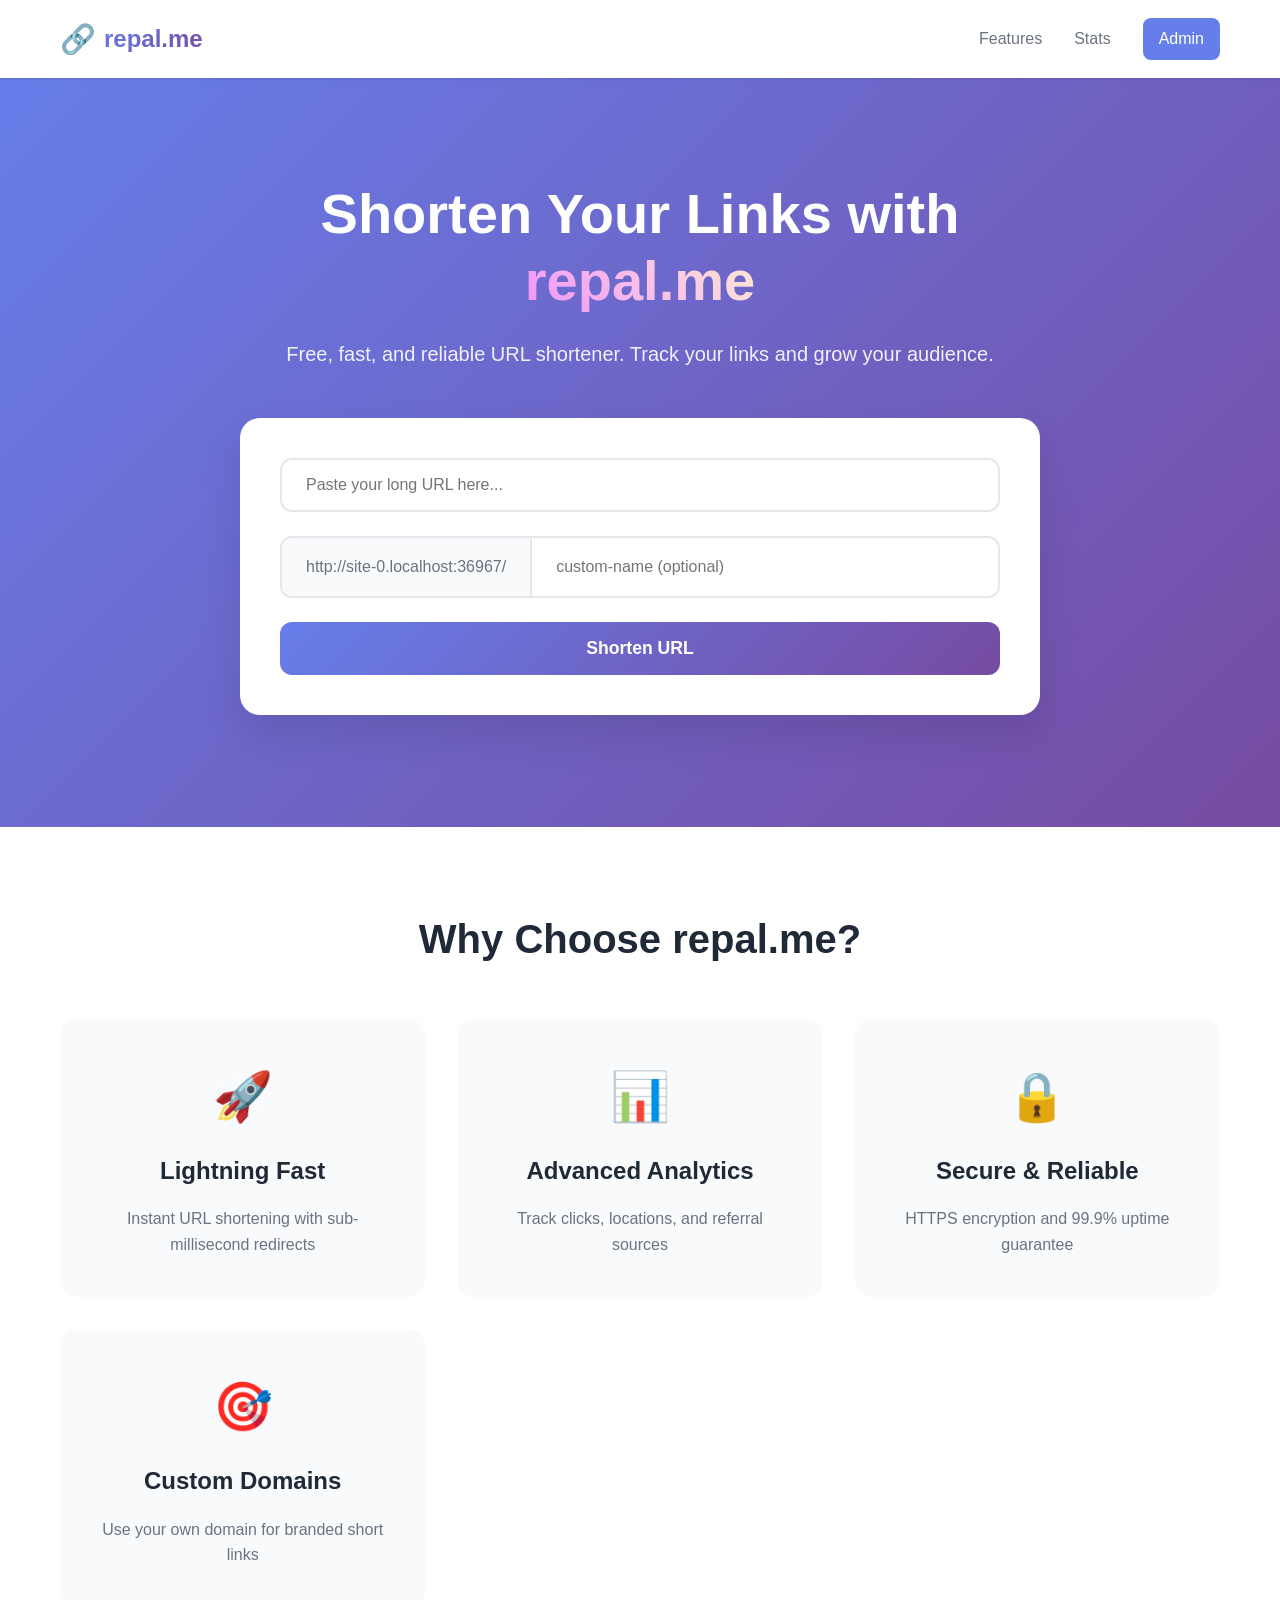
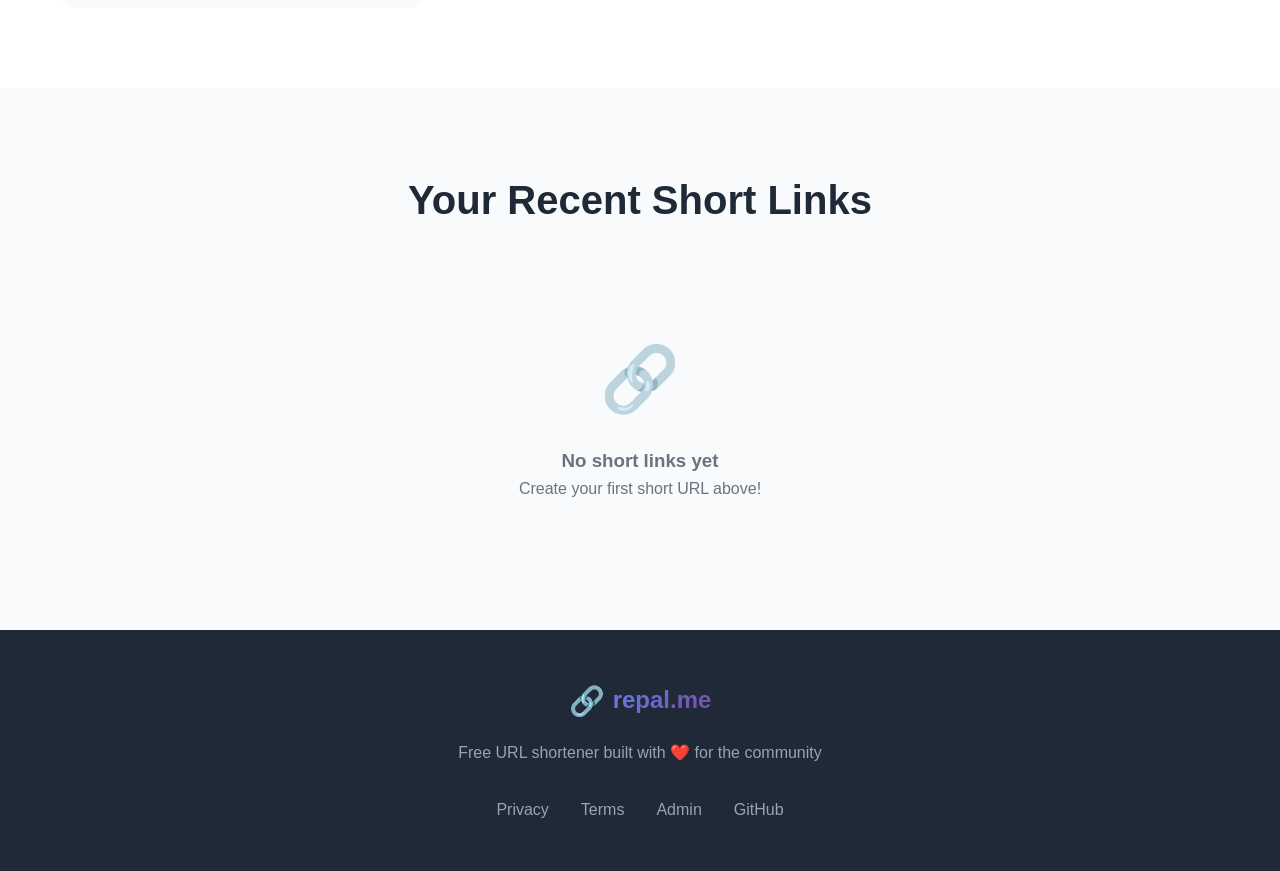
==== index.html @ 9aef393a "Add files via upload" ====
<!DOCTYPE html>
<html lang="id">
<head>
    <meta charset="UTF-8">
    <meta name="viewport" content="width=device-width, initial-scale=1.0">
    <title>repal.me - Free URL Shortener</title>
    <link rel="stylesheet" href="assets/style.css">
    <link rel="icon" href="data:image/svg+xml,<svg xmlns='http://www.w3.org/2000/svg' viewBox='0 0 100 100'><text y='.9em' font-size='90'>🔗</text></svg>">
</head>
<body>
    <!-- Navigation -->
    <nav class="navbar">
        <div class="nav-container">
            <div class="nav-brand">
                <span class="logo">🔗</span>
                <span class="brand-text">repal.me</span>
            </div>
            <div class="nav-links">
                <a href="#features">Features</a>
                <a href="#stats">Stats</a>
                <a href="admin.html" class="admin-btn">Admin</a>
            </div>
        </div>
    </nav>

    <!-- Hero Section -->
    <section class="hero">
        <div class="container">
            <div class="hero-content">
                <h1 class="hero-title">Shorten Your Links with <span class="gradient-text">repal.me</span></h1>
                <p class="hero-subtitle">Free, fast, and reliable URL shortener. Track your links and grow your audience.</p>
                
                <!-- URL Shortener Form -->
                <div class="shortener-card">
                    <div class="input-group">
                        <input type="url" id="original-url" placeholder="Paste your long URL here..." required>
                    </div>
                    <div class="input-group">
                        <div class="custom-domain">
                            <span class="domain-prefix" id="domain-prefix">repal.me/</span>
                            <input type="text" id="custom-slug" placeholder="custom-name (optional)" maxlength="50">
                        </div>
                    </div>
                    <button id="shorten-btn" class="btn-primary">
                        <span class="btn-text">Shorten URL</span>
                        <span class="btn-loading" style="display: none;">⏳ Creating...</span>
                    </button>
                </div>

                <!-- Result Section -->
                <div class="result-card" id="result-section" style="display: none;">
                    <div class="success-message">
                        <span>✅</span>
                        <span>Your short URL is ready!</span>
                    </div>
                    <div class="short-url-display">
                        <input type="text" id="short-url" readonly>
                        <button id="copy-btn" class="btn-copy">Copy</button>
                    </div>
                    <div class="result-stats">
                        <div class="stat">
                            <span class="stat-label">Clicks:</span>
                            <span class="stat-value" id="click-count">0</span>
                        </div>
                        <div class="stat">
                            <span class="stat-label">Created:</span>
                            <span class="stat-value" id="created-date">Just now</span>
                        </div>
                    </div>
                </div>
            </div>
        </div>
    </section>

    <!-- Features Section -->
    <section id="features" class="features">
        <div class="container">
            <h2 class="section-title">Why Choose repal.me?</h2>
            <div class="features-grid">
                <div class="feature-card">
                    <div class="feature-icon">🚀</div>
                    <h3>Lightning Fast</h3>
                    <p>Instant URL shortening with sub-millisecond redirects</p>
                </div>
                <div class="feature-card">
                    <div class="feature-icon">📊</div>
                    <h3>Advanced Analytics</h3>
                    <p>Track clicks, locations, and referral sources</p>
                </div>
                <div class="feature-card">
                    <div class="feature-icon">🔒</div>
                    <h3>Secure & Reliable</h3>
                    <p>HTTPS encryption and 99.9% uptime guarantee</p>
                </div>
                <div class="feature-card">
                    <div class="feature-icon">🎯</div>
                    <h3>Custom Domains</h3>
                    <p>Use your own domain for branded short links</p>
                </div>
            </div>
        </div>
    </section>

    <!-- Recent Links Section -->
    <section class="recent-links">
        <div class="container">
            <h2 class="section-title">Your Recent Short Links</h2>
            <div id="links-container" class="links-container">
                <!-- Links will be loaded here -->
            </div>
        </div>
    </section>

    <!-- Footer -->
    <footer class="footer">
        <div class="container">
            <div class="footer-content">
                <div class="footer-brand">
                    <span class="logo">🔗</span>
                    <span class="brand-text">repal.me</span>
                </div>
                <p class="footer-text">Free URL shortener built with ❤️ for the community</p>
                <div class="footer-links">
                    <a href="#privacy">Privacy</a>
                    <a href="#terms">Terms</a>
                    <a href="admin.html">Admin</a>
                    <a href="https://github.com/yourusername/repal.me" target="_blank">GitHub</a>
                </div>
            </div>
        </div>
    </footer>

    <!-- Scripts -->
    <script src="assets/script.js"></script>
</body>
</html>
---- assets/style.css ----
/* Reset & Base Styles */
* {
    margin: 0;
    padding: 0;
    box-sizing: border-box;
}

:root {
    --primary: #667eea;
    --primary-dark: #5a6fd8;
    --secondary: #764ba2;
    --accent: #f093fb;
    --success: #10b981;
    --danger: #ef4444;
    --warning: #f59e0b;
    --dark: #1f2937;
    --light: #f8fafc;
    --gray: #6b7280;
    --border: #e5e7eb;
}

body {
    font-family: 'Inter', -apple-system, BlinkMacSystemFont, sans-serif;
    line-height: 1.6;
    color: var(--dark);
    background: var(--light);
}

.container {
    max-width: 1200px;
    margin: 0 auto;
    padding: 0 20px;
}

/* Navigation */
.navbar {
    background: white;
    box-shadow: 0 1px 3px rgba(0,0,0,0.1);
    position: fixed;
    top: 0;
    width: 100%;
    z-index: 1000;
}

.nav-container {
    max-width: 1200px;
    margin: 0 auto;
    padding: 1rem 20px;
    display: flex;
    justify-content: space-between;
    align-items: center;
}

.nav-brand {
    display: flex;
    align-items: center;
    gap: 0.5rem;
    font-weight: 700;
    font-size: 1.5rem;
}

.logo {
    font-size: 1.8rem;
}

.brand-text {
    background: linear-gradient(135deg, var(--primary), var(--secondary));
    -webkit-background-clip: text;
    -webkit-text-fill-color: transparent;
}

.nav-links {
    display: flex;
    gap: 2rem;
    align-items: center;
}

.nav-links a {
    text-decoration: none;
    color: var(--gray);
    font-weight: 500;
    transition: color 0.3s;
}

.nav-links a:hover {
    color: var(--primary);
}

.admin-btn {
    background: var(--primary);
    color: white !important;
    padding: 0.5rem 1rem;
    border-radius: 8px;
    transition: background 0.3s;
}

.admin-btn:hover {
    background: var(--primary-dark);
}

/* Hero Section */
.hero {
    background: linear-gradient(135deg, var(--primary) 0%, var(--secondary) 100%);
    color: white;
    padding: 120px 0 80px;
    margin-top: 60px;
}

.hero-content {
    text-align: center;
    max-width: 800px;
    margin: 0 auto;
}

.hero-title {
    font-size: 3.5rem;
    font-weight: 800;
    margin-bottom: 1.5rem;
    line-height: 1.2;
}

.gradient-text {
    background: linear-gradient(45deg, var(--accent), #ffecd2);
    -webkit-background-clip: text;
    -webkit-text-fill-color: transparent;
}

.hero-subtitle {
    font-size: 1.25rem;
    margin-bottom: 3rem;
    opacity: 0.9;
}

/* Shortener Card */
.shortener-card {
    background: white;
    padding: 2.5rem;
    border-radius: 20px;
    box-shadow: 0 20px 40px rgba(0,0,0,0.1);
    margin-bottom: 2rem;
}

.input-group {
    margin-bottom: 1.5rem;
}

.input-group input {
    width: 100%;
    padding: 1rem 1.5rem;
    border: 2px solid var(--border);
    border-radius: 12px;
    font-size: 1rem;
    transition: border-color 0.3s;
}

.input-group input:focus {
    outline: none;
    border-color: var(--primary);
}

.custom-domain {
    display: flex;
    align-items: center;
    background: white;
    border: 2px solid var(--border);
    border-radius: 12px;
    overflow: hidden;
}

.domain-prefix {
    padding: 1rem 1.5rem;
    background: var(--light);
    color: var(--gray);
    font-weight: 500;
    border-right: 2px solid var(--border);
}

.custom-domain input {
    border: none;
    flex: 1;
}

.btn-primary {
    background: linear-gradient(135deg, var(--primary), var(--secondary));
    color: white;
    border: none;
    padding: 1rem 2rem;
    border-radius: 12px;
    font-size: 1.1rem;
    font-weight: 600;
    cursor: pointer;
    transition: transform 0.3s, box-shadow 0.3s;
    width: 100%;
}

.btn-primary:hover {
    transform: translateY(-2px);
    box-shadow: 0 10px 20px rgba(0,0,0,0.2);
}

/* Result Card */
.result-card {
    background: white;
    padding: 2rem;
    border-radius: 16px;
    box-shadow: 0 10px 30px rgba(0,0,0,0.1);
    border: 2px solid var(--success);
}

.success-message {
    display: flex;
    align-items: center;
    gap: 0.5rem;
    font-weight: 600;
    color: var(--success);
    margin-bottom: 1.5rem;
}

.short-url-display {
    display: flex;
    gap: 1rem;
    margin-bottom: 1.5rem;
}

.short-url-display input {
    flex: 1;
    padding: 1rem;
    border: 2px solid var(--border);
    border-radius: 8px;
    font-size: 1.1rem;
    font-weight: 600;
    color: var(--primary);
    background: var(--light);
}

.btn-copy {
    background: var(--success);
    color: white;
    border: none;
    padding: 1rem 1.5rem;
    border-radius: 8px;
    font-weight: 600;
    cursor: pointer;
    transition: background 0.3s;
}

.btn-copy:hover {
    background: #0da271;
}

.result-stats {
    display: flex;
    gap: 2rem;
}

.stat {
    display: flex;
    align-items: center;
    gap: 0.5rem;
}

.stat-label {
    color: var(--gray);
}

.stat-value {
    font-weight: 600;
    color: var(--dark);
}

/* Features Section */
.features {
    padding: 80px 0;
    background: white;
}

.section-title {
    text-align: center;
    font-size: 2.5rem;
    font-weight: 700;
    margin-bottom: 3rem;
    color: var(--dark);
}

.features-grid {
    display: grid;
    grid-template-columns: repeat(auto-fit, minmax(280px, 1fr));
    gap: 2rem;
}

.feature-card {
    text-align: center;
    padding: 2.5rem 2rem;
    border-radius: 16px;
    background: var(--light);
    transition: transform 0.3s;
}

.feature-card:hover {
    transform: translateY(-5px);
}

.feature-icon {
    font-size: 3rem;
    margin-bottom: 1rem;
}

.feature-card h3 {
    font-size: 1.5rem;
    margin-bottom: 1rem;
    color: var(--dark);
}

.feature-card p {
    color: var(--gray);
    line-height: 1.6;
}

/* Recent Links */
.recent-links {
    padding: 80px 0;
    background: var(--light);
}

.links-container {
    display: grid;
    gap: 1rem;
}

.link-item {
    background: white;
    padding: 1.5rem;
    border-radius: 12px;
    box-shadow: 0 2px 10px rgba(0,0,0,0.05);
    display: flex;
    justify-content: space-between;
    align-items: center;
    transition: transform 0.3s;
}

.link-item:hover {
    transform: translateY(-2px);
}

.link-info {
    flex: 1;
}

.short-link {
    font-weight: 600;
    color: var(--primary);
    margin-bottom: 0.5rem;
    font-size: 1.1rem;
}

.original-link {
    color: var(--gray);
    font-size: 0.9rem;
    margin-bottom: 0.5rem;
}

.link-stats {
    display: flex;
    gap: 1rem;
    font-size: 0.8rem;
    color: var(--gray);
}

.link-actions {
    display: flex;
    gap: 0.5rem;
}

.btn-sm {
    padding: 0.5rem 1rem;
    border: none;
    border-radius: 6px;
    font-size: 0.9rem;
    cursor: pointer;
    transition: background 0.3s;
}

.btn-outline {
    background: transparent;
    border: 1px solid var(--border);
    color: var(--gray);
}

.btn-outline:hover {
    background: var(--light);
}

.btn-danger {
    background: var(--danger);
    color: white;
}

.btn-danger:hover {
    background: #dc2626;
}

/* Footer */
.footer {
    background: var(--dark);
    color: white;
    padding: 3rem 0;
    text-align: center;
}

.footer-brand {
    display: flex;
    align-items: center;
    justify-content: center;
    gap: 0.5rem;
    margin-bottom: 1rem;
    font-size: 1.5rem;
    font-weight: 700;
}

.footer-text {
    color: #9ca3af;
    margin-bottom: 2rem;
}

.footer-links {
    display: flex;
    justify-content: center;
    gap: 2rem;
}

.footer-links a {
    color: #9ca3af;
    text-decoration: none;
    transition: color 0.3s;
}

.footer-links a:hover {
    color: white;
}

/* Responsive Design */
@media (max-width: 768px) {
    .hero-title {
        font-size: 2.5rem;
    }
    
    .shortener-card {
        padding: 1.5rem;
    }
    
    .short-url-display {
        flex-direction: column;
    }
    
    .result-stats {
        flex-direction: column;
        gap: 1rem;
    }
    
    .link-item {
        flex-direction: column;
        align-items: flex-start;
        gap: 1rem;
    }
    
    .link-actions {
        width: 100%;
        justify-content: flex-end;
    }
    
    .nav-links {
        display: none;
    }
}

/* Loading States */
.loading {
    opacity: 0.7;
    pointer-events: none;
}

/* Empty State */
.empty-state {
    text-align: center;
    padding: 3rem;
    color: var(--gray);
}

.empty-state .icon {
    font-size: 4rem;
    margin-bottom: 1rem;
    opacity: 0.5;
}
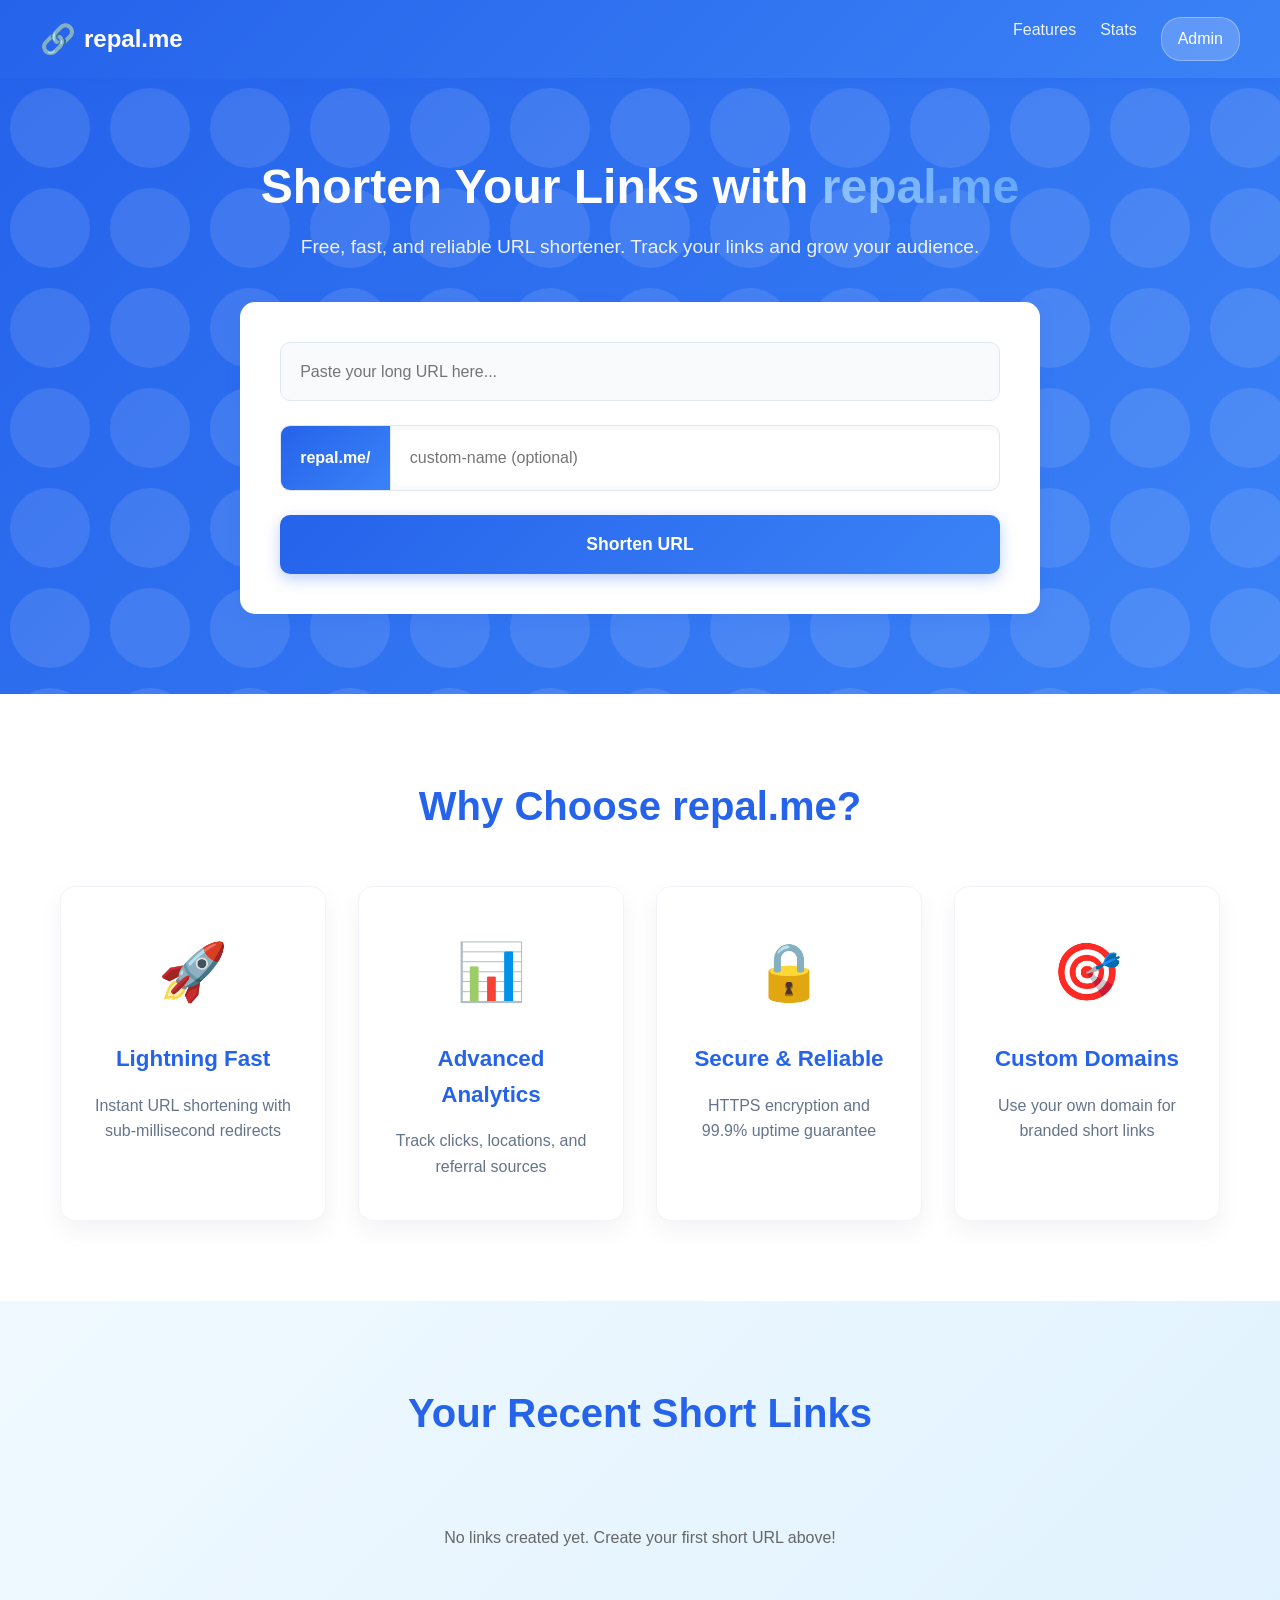
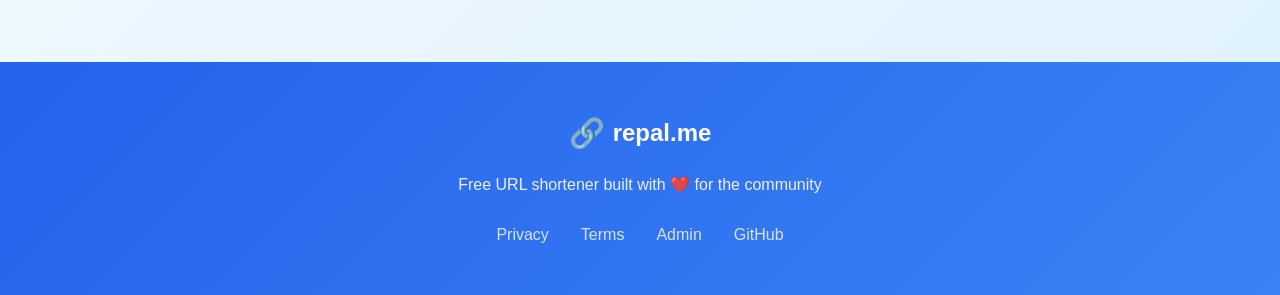
==== commit 241c81f4: "Create index.html" ====
--- a/index.html
+++ b/index.html
@@ -1,136 +1,899 @@
-<!DOCTYPE html>
-<html lang="id">
-<head>
-    <meta charset="UTF-8">
-    <meta name="viewport" content="width=device-width, initial-scale=1.0">
-    <title>repal.me - Free URL Shortener</title>
-    <link rel="stylesheet" href="assets/style.css">
-    <link rel="icon" href="data:image/svg+xml,<svg xmlns='http://www.w3.org/2000/svg' viewBox='0 0 100 100'><text y='.9em' font-size='90'>🔗</text></svg>">
-</head>
-<body>
-    <!-- Navigation -->
-    <nav class="navbar">
-        <div class="nav-container">
-            <div class="nav-brand">
-                <span class="logo">🔗</span>
-                <span class="brand-text">repal.me</span>
-            </div>
-            <div class="nav-links">
-                <a href="#features">Features</a>
-                <a href="#stats">Stats</a>
-                <a href="admin.html" class="admin-btn">Admin</a>
-            </div>
-        </div>
-    </nav>
-
-    <!-- Hero Section -->
-    <section class="hero">
-        <div class="container">
-            <div class="hero-content">
-                <h1 class="hero-title">Shorten Your Links with <span class="gradient-text">repal.me</span></h1>
-                <p class="hero-subtitle">Free, fast, and reliable URL shortener. Track your links and grow your audience.</p>
-                
-                <!-- URL Shortener Form -->
-                <div class="shortener-card">
-                    <div class="input-group">
-                        <input type="url" id="original-url" placeholder="Paste your long URL here..." required>
-                    </div>
-                    <div class="input-group">
-                        <div class="custom-domain">
-                            <span class="domain-prefix" id="domain-prefix">repal.me/</span>
-                            <input type="text" id="custom-slug" placeholder="custom-name (optional)" maxlength="50">
-                        </div>
-                    </div>
-                    <button id="shorten-btn" class="btn-primary">
-                        <span class="btn-text">Shorten URL</span>
-                        <span class="btn-loading" style="display: none;">⏳ Creating...</span>
-                    </button>
-                </div>
-
-                <!-- Result Section -->
-                <div class="result-card" id="result-section" style="display: none;">
-                    <div class="success-message">
-                        <span>✅</span>
-                        <span>Your short URL is ready!</span>
-                    </div>
-                    <div class="short-url-display">
-                        <input type="text" id="short-url" readonly>
-                        <button id="copy-btn" class="btn-copy">Copy</button>
-                    </div>
-                    <div class="result-stats">
-                        <div class="stat">
-                            <span class="stat-label">Clicks:</span>
-                            <span class="stat-value" id="click-count">0</span>
-                        </div>
-                        <div class="stat">
-                            <span class="stat-label">Created:</span>
-                            <span class="stat-value" id="created-date">Just now</span>
-                        </div>
-                    </div>
-                </div>
-            </div>
-        </div>
-    </section>
-
-    <!-- Features Section -->
-    <section id="features" class="features">
-        <div class="container">
-            <h2 class="section-title">Why Choose repal.me?</h2>
-            <div class="features-grid">
-                <div class="feature-card">
-                    <div class="feature-icon">🚀</div>
-                    <h3>Lightning Fast</h3>
-                    <p>Instant URL shortening with sub-millisecond redirects</p>
-                </div>
-                <div class="feature-card">
-                    <div class="feature-icon">📊</div>
-                    <h3>Advanced Analytics</h3>
-                    <p>Track clicks, locations, and referral sources</p>
-                </div>
-                <div class="feature-card">
-                    <div class="feature-icon">🔒</div>
-                    <h3>Secure & Reliable</h3>
-                    <p>HTTPS encryption and 99.9% uptime guarantee</p>
-                </div>
-                <div class="feature-card">
-                    <div class="feature-icon">🎯</div>
-                    <h3>Custom Domains</h3>
-                    <p>Use your own domain for branded short links</p>
-                </div>
-            </div>
-        </div>
-    </section>
-
-    <!-- Recent Links Section -->
-    <section class="recent-links">
-        <div class="container">
-            <h2 class="section-title">Your Recent Short Links</h2>
-            <div id="links-container" class="links-container">
-                <!-- Links will be loaded here -->
-            </div>
-        </div>
-    </section>
-
-    <!-- Footer -->
-    <footer class="footer">
-        <div class="container">
-            <div class="footer-content">
-                <div class="footer-brand">
-                    <span class="logo">🔗</span>
-                    <span class="brand-text">repal.me</span>
-                </div>
-                <p class="footer-text">Free URL shortener built with ❤️ for the community</p>
-                <div class="footer-links">
-                    <a href="#privacy">Privacy</a>
-                    <a href="#terms">Terms</a>
-                    <a href="admin.html">Admin</a>
-                    <a href="https://github.com/yourusername/repal.me" target="_blank">GitHub</a>
-                </div>
-            </div>
-        </div>
-    </footer>
-
-    <!-- Scripts -->
-    <script src="assets/script.js"></script>
-</body>
-</html>+<!DOCTYPE html>
+<html lang="id">
+<head>
+    <meta charset="UTF-8">
+    <meta name="viewport" content="width=device-width, initial-scale=1.0">
+    <title>repal.me - Free URL Shortener</title>
+    <style>
+        * {
+            margin: 0;
+            padding: 0;
+            box-sizing: border-box;
+        }
+
+        :root {
+            --primary-color: #2563eb;
+            --primary-dark: #1d4ed8;
+            --primary-light: #3b82f6;
+            --secondary-color: #f0f9ff;
+            --text-color: #1e293b;
+            --text-light: #64748b;
+            --white: #ffffff;
+            --shadow: 0 5px 15px rgba(37, 99, 235, 0.15);
+        }
+
+        body {
+            font-family: 'Segoe UI', Tahoma, Geneva, Verdana, sans-serif;
+            line-height: 1.6;
+            color: var(--text-color);
+            background: linear-gradient(135deg, #f0f9ff 0%, #e0f2fe 100%);
+            min-height: 100vh;
+        }
+
+        .container {
+            max-width: 1200px;
+            margin: 0 auto;
+            padding: 0 20px;
+        }
+
+        /* Navigation */
+        .navbar {
+            background: linear-gradient(135deg, var(--primary-color) 0%, var(--primary-light) 100%);
+            box-shadow: 0 2px 15px rgba(37, 99, 235, 0.3);
+            position: sticky;
+            top: 0;
+            z-index: 100;
+        }
+
+        .nav-container {
+            display: flex;
+            justify-content: space-between;
+            align-items: center;
+            padding: 1rem 0;
+        }
+
+        .nav-brand {
+            display: flex;
+            align-items: center;
+            font-weight: bold;
+            font-size: 1.5rem;
+        }
+
+        .logo {
+            font-size: 1.8rem;
+            margin-right: 0.5rem;
+        }
+
+        .brand-text {
+            color: white;
+        }
+
+        .nav-links {
+            display: flex;
+            gap: 1.5rem;
+        }
+
+        .nav-links a {
+            text-decoration: none;
+            color: rgba(255, 255, 255, 0.9);
+            font-weight: 500;
+            transition: color 0.3s;
+        }
+
+        .nav-links a:hover {
+            color: white;
+        }
+
+        .admin-btn {
+            background-color: rgba(255, 255, 255, 0.2);
+            color: white !important;
+            padding: 0.5rem 1rem;
+            border-radius: 20px;
+            border: 1px solid rgba(255, 255, 255, 0.3);
+        }
+
+        /* Hero Section */
+        .hero {
+            padding: 5rem 0;
+            background: linear-gradient(135deg, var(--primary-color) 0%, var(--primary-light) 100%);
+            color: white;
+            text-align: center;
+            position: relative;
+            overflow: hidden;
+        }
+
+        .hero::before {
+            content: "";
+            position: absolute;
+            top: 0;
+            left: 0;
+            right: 0;
+            bottom: 0;
+            background: url('data:image/svg+xml,<svg xmlns="http://www.w3.org/2000/svg" viewBox="0 0 100 100" width="100" height="100" opacity="0.1"><circle cx="50" cy="50" r="40" fill="white"/></svg>') repeat;
+        }
+
+        .hero-content {
+            max-width: 800px;
+            margin: 0 auto;
+            position: relative;
+            z-index: 1;
+        }
+
+        .hero-title {
+            font-size: 3rem;
+            margin-bottom: 1rem;
+            line-height: 1.2;
+        }
+
+        .gradient-text {
+            background: linear-gradient(45deg, #93c5fd, #60a5fa);
+            -webkit-background-clip: text;
+            -webkit-text-fill-color: transparent;
+        }
+
+        .hero-subtitle {
+            font-size: 1.2rem;
+            margin-bottom: 2.5rem;
+            opacity: 0.9;
+        }
+
+        /* Shortener Card */
+        .shortener-card {
+            background: var(--white);
+            border-radius: 15px;
+            padding: 2.5rem;
+            box-shadow: var(--shadow);
+            margin-top: 2rem;
+            color: var(--text-color);
+            position: relative;
+            z-index: 1;
+        }
+
+        .input-group {
+            margin-bottom: 1.5rem;
+        }
+
+        .input-group input {
+            width: 100%;
+            padding: 1.2rem;
+            border: 1px solid #e2e8f0;
+            border-radius: 10px;
+            font-size: 1rem;
+            transition: all 0.3s;
+            background-color: #f8fafc;
+        }
+
+        .input-group input:focus {
+            outline: none;
+            border-color: var(--primary-light);
+            box-shadow: 0 0 0 3px rgba(59, 130, 246, 0.2);
+            background-color: var(--white);
+        }
+
+        .custom-domain {
+            display: flex;
+            align-items: center;
+            border: 1px solid #e2e8f0;
+            border-radius: 10px;
+            overflow: hidden;
+            background-color: #f8fafc;
+        }
+
+        .domain-prefix {
+            background: linear-gradient(135deg, var(--primary-color) 0%, var(--primary-light) 100%);
+            padding: 1.2rem;
+            border-right: 1px solid #e2e8f0;
+            color: var(--white);
+            font-weight: 600;
+        }
+
+        .custom-domain input {
+            border: none;
+            flex: 1;
+            background-color: var(--white);
+        }
+
+        .btn-primary {
+            background: linear-gradient(135deg, var(--primary-color) 0%, var(--primary-light) 100%);
+            color: var(--white);
+            border: none;
+            padding: 1.2rem 2rem;
+            border-radius: 10px;
+            font-size: 1.1rem;
+            font-weight: 600;
+            cursor: pointer;
+            transition: all 0.3s;
+            width: 100%;
+            box-shadow: 0 5px 15px rgba(37, 99, 235, 0.3);
+        }
+
+        .btn-primary:hover {
+            transform: translateY(-3px);
+            box-shadow: 0 8px 20px rgba(37, 99, 235, 0.4);
+        }
+
+        .btn-primary:active {
+            transform: translateY(-1px);
+        }
+
+        .btn-primary:disabled {
+            opacity: 0.7;
+            cursor: not-allowed;
+            transform: none;
+            box-shadow: none;
+        }
+
+        /* Result Section */
+        .result-card {
+            background: var(--white);
+            border-radius: 15px;
+            padding: 2.5rem;
+            box-shadow: var(--shadow);
+            margin-top: 2rem;
+            color: var(--text-color);
+            display: none;
+            position: relative;
+            z-index: 1;
+        }
+
+        .success-message {
+            display: flex;
+            align-items: center;
+            margin-bottom: 1.5rem;
+            font-weight: 600;
+            color: var(--primary-color);
+        }
+
+        .success-message span:first-child {
+            margin-right: 0.5rem;
+            font-size: 1.2rem;
+        }
+
+        .short-url-display {
+            display: flex;
+            margin-bottom: 1.5rem;
+        }
+
+        .short-url-display input {
+            flex: 1;
+            padding: 1.2rem;
+            border: 1px solid #e2e8f0;
+            border-radius: 10px 0 0 10px;
+            font-size: 1rem;
+            background-color: #f8fafc;
+            font-weight: 500;
+            color: var(--primary-color);
+        }
+
+        .btn-copy {
+            background: linear-gradient(135deg, var(--primary-color) 0%, var(--primary-light) 100%);
+            color: var(--white);
+            border: none;
+            padding: 0 1.8rem;
+            border-radius: 0 10px 10px 0;
+            cursor: pointer;
+            font-weight: 600;
+            transition: all 0.3s;
+        }
+
+        .btn-copy:hover {
+            background: linear-gradient(135deg, var(--primary-dark) 0%, var(--primary-color) 100%);
+        }
+
+        .result-stats {
+            display: flex;
+            gap: 2rem;
+        }
+
+        .stat {
+            display: flex;
+            flex-direction: column;
+            padding: 1rem;
+            background-color: #f0f7ff;
+            border-radius: 10px;
+            min-width: 120px;
+        }
+
+        .stat-label {
+            font-size: 0.9rem;
+            color: var(--text-light);
+            margin-bottom: 0.3rem;
+        }
+
+        .stat-value {
+            font-weight: 700;
+            font-size: 1.5rem;
+            color: var(--primary-color);
+        }
+
+        /* Features Section */
+        .features {
+            padding: 5rem 0;
+            background-color: var(--white);
+        }
+
+        .section-title {
+            text-align: center;
+            font-size: 2.5rem;
+            margin-bottom: 3rem;
+            color: var(--primary-color);
+        }
+
+        .features-grid {
+            display: grid;
+            grid-template-columns: repeat(auto-fit, minmax(250px, 1fr));
+            gap: 2rem;
+        }
+
+        .feature-card {
+            text-align: center;
+            padding: 2.5rem 2rem;
+            border-radius: 15px;
+            box-shadow: 0 10px 25px rgba(0, 0, 0, 0.05);
+            transition: all 0.3s;
+            background: var(--white);
+            border: 1px solid #f1f5f9;
+        }
+
+        .feature-card:hover {
+            transform: translateY(-10px);
+            box-shadow: 0 15px 30px rgba(37, 99, 235, 0.15);
+            border-color: #e0f2fe;
+        }
+
+        .feature-icon {
+            font-size: 3.5rem;
+            margin-bottom: 1.5rem;
+        }
+
+        .feature-card h3 {
+            margin-bottom: 1rem;
+            color: var(--primary-color);
+            font-size: 1.4rem;
+        }
+
+        .feature-card p {
+            color: var(--text-light);
+            line-height: 1.6;
+        }
+
+        /* Recent Links Section */
+        .recent-links {
+            padding: 5rem 0;
+            background: linear-gradient(135deg, #f0f9ff 0%, #e0f2fe 100%);
+        }
+
+        .links-container {
+            display: grid;
+            gap: 1.2rem;
+        }
+
+        .link-item {
+            background: var(--white);
+            border-radius: 12px;
+            padding: 1.8rem;
+            box-shadow: 0 5px 15px rgba(0, 0, 0, 0.05);
+            display: flex;
+            justify-content: space-between;
+            align-items: center;
+            transition: all 0.3s;
+            border-left: 4px solid var(--primary-light);
+        }
+
+        .link-item:hover {
+            transform: translateY(-3px);
+            box-shadow: 0 8px 20px rgba(37, 99, 235, 0.15);
+        }
+
+        .link-info {
+            flex: 1;
+        }
+
+        .link-original {
+            color: var(--text-light);
+            font-size: 0.9rem;
+            margin-bottom: 0.5rem;
+            word-break: break-all;
+        }
+
+        .link-short {
+            color: var(--primary-color);
+            font-weight: 600;
+            font-size: 1.2rem;
+        }
+
+        .link-stats {
+            display: flex;
+            gap: 1.5rem;
+        }
+
+        .link-stat {
+            text-align: center;
+            padding: 0.8rem;
+            background-color: #f0f7ff;
+            border-radius: 8px;
+            min-width: 80px;
+        }
+
+        .link-stat-value {
+            font-weight: 700;
+            font-size: 1.3rem;
+            color: var(--primary-color);
+        }
+
+        .link-stat-label {
+            font-size: 0.8rem;
+            color: var(--text-light);
+        }
+
+        /* Footer */
+        .footer {
+            background: linear-gradient(135deg, var(--primary-color) 0%, var(--primary-light) 100%);
+            color: var(--white);
+            padding: 3rem 0;
+            text-align: center;
+        }
+
+        .footer-brand {
+            display: flex;
+            justify-content: center;
+            align-items: center;
+            margin-bottom: 1rem;
+            font-size: 1.5rem;
+            font-weight: bold;
+        }
+
+        .footer-text {
+            margin-bottom: 1.5rem;
+            opacity: 0.9;
+        }
+
+        .footer-links {
+            display: flex;
+            justify-content: center;
+            gap: 2rem;
+        }
+
+        .footer-links a {
+            color: var(--white);
+            text-decoration: none;
+            opacity: 0.8;
+            transition: opacity 0.3s;
+        }
+
+        .footer-links a:hover {
+            opacity: 1;
+        }
+
+        /* Responsive */
+        @media (max-width: 768px) {
+            .hero-title {
+                font-size: 2.2rem;
+            }
+            
+            .nav-container {
+                flex-direction: column;
+                gap: 1rem;
+            }
+            
+            .short-url-display {
+                flex-direction: column;
+            }
+            
+            .short-url-display input {
+                border-radius: 10px 10px 0 0;
+            }
+            
+            .btn-copy {
+                border-radius: 0 0 10px 10px;
+                padding: 1rem;
+            }
+            
+            .result-stats {
+                flex-direction: column;
+                gap: 1rem;
+            }
+            
+            .link-item {
+                flex-direction: column;
+                align-items: flex-start;
+                gap: 1.2rem;
+            }
+            
+            .link-stats {
+                width: 100%;
+                justify-content: space-around;
+            }
+            
+            .feature-card {
+                padding: 2rem 1.5rem;
+            }
+        }
+
+        /* Loading Animation */
+        .btn-loading {
+            display: none;
+        }
+
+        .loading {
+            display: inline-block;
+            width: 20px;
+            height: 20px;
+            border: 3px solid #ffffff;
+            border-radius: 50%;
+            border-top-color: transparent;
+            animation: spin 1s ease-in-out infinite;
+        }
+
+        @keyframes spin {
+            to { transform: rotate(360deg); }
+        }
+    </style>
+    <link rel="icon" href="data:image/svg+xml,<svg xmlns='http://www.w3.org/2000/svg' viewBox='0 0 100 100'><text y='.9em' font-size='90'>🔗</text></svg>">
+</head>
+<body>
+    <!-- Navigation -->
+    <nav class="navbar">
+        <div class="container nav-container">
+            <div class="nav-brand">
+                <span class="logo">🔗</span>
+                <span class="brand-text">repal.me</span>
+            </div>
+            <div class="nav-links">
+                <a href="#features">Features</a>
+                <a href="#stats">Stats</a>
+                <a href="admin.html" class="admin-btn">Admin</a>
+            </div>
+        </div>
+    </nav>
+
+    <!-- Hero Section -->
+    <section class="hero">
+        <div class="container">
+            <div class="hero-content">
+                <h1 class="hero-title">Shorten Your Links with <span class="gradient-text">repal.me</span></h1>
+                <p class="hero-subtitle">Free, fast, and reliable URL shortener. Track your links and grow your audience.</p>
+                
+                <!-- URL Shortener Form -->
+                <div class="shortener-card">
+                    <div class="input-group">
+                        <input type="url" id="original-url" placeholder="Paste your long URL here..." required>
+                    </div>
+                    <div class="input-group">
+                        <div class="custom-domain">
+                            <span class="domain-prefix" id="domain-prefix">repal.me/</span>
+                            <input type="text" id="custom-slug" placeholder="custom-name (optional)" maxlength="50">
+                        </div>
+                    </div>
+                    <button id="shorten-btn" class="btn-primary">
+                        <span class="btn-text">Shorten URL</span>
+                        <span class="btn-loading">
+                            <span class="loading"></span> Creating...
+                        </span>
+                    </button>
+                </div>
+
+                <!-- Result Section -->
+                <div class="result-card" id="result-section">
+                    <div class="success-message">
+                        <span>✅</span>
+                        <span>Your short URL is ready!</span>
+                    </div>
+                    <div class="short-url-display">
+                        <input type="text" id="short-url" readonly>
+                        <button id="copy-btn" class="btn-copy">Copy</button>
+                    </div>
+                    <div class="result-stats">
+                        <div class="stat">
+                            <span class="stat-label">Clicks:</span>
+                            <span class="stat-value" id="click-count">0</span>
+                        </div>
+                        <div class="stat">
+                            <span class="stat-label">Created:</span>
+                            <span class="stat-value" id="created-date">Just now</span>
+                        </div>
+                    </div>
+                </div>
+            </div>
+        </div>
+    </section>
+
+    <!-- Features Section -->
+    <section id="features" class="features">
+        <div class="container">
+            <h2 class="section-title">Why Choose repal.me?</h2>
+            <div class="features-grid">
+                <div class="feature-card">
+                    <div class="feature-icon">🚀</div>
+                    <h3>Lightning Fast</h3>
+                    <p>Instant URL shortening with sub-millisecond redirects</p>
+                </div>
+                <div class="feature-card">
+                    <div class="feature-icon">📊</div>
+                    <h3>Advanced Analytics</h3>
+                    <p>Track clicks, locations, and referral sources</p>
+                </div>
+                <div class="feature-card">
+                    <div class="feature-icon">🔒</div>
+                    <h3>Secure & Reliable</h3>
+                    <p>HTTPS encryption and 99.9% uptime guarantee</p>
+                </div>
+                <div class="feature-card">
+                    <div class="feature-icon">🎯</div>
+                    <h3>Custom Domains</h3>
+                    <p>Use your own domain for branded short links</p>
+                </div>
+            </div>
+        </div>
+    </section>
+
+    <!-- Recent Links Section -->
+    <section class="recent-links">
+        <div class="container">
+            <h2 class="section-title">Your Recent Short Links</h2>
+            <div id="links-container" class="links-container">
+                <!-- Links will be loaded here -->
+            </div>
+        </div>
+    </section>
+
+    <!-- Footer -->
+    <footer class="footer">
+        <div class="container">
+            <div class="footer-content">
+                <div class="footer-brand">
+                    <span class="logo">🔗</span>
+                    <span class="brand-text">repal.me</span>
+                </div>
+                <p class="footer-text">Free URL shortener built with ❤️ for the community</p>
+                <div class="footer-links">
+                    <a href="#privacy">Privacy</a>
+                    <a href="#terms">Terms</a>
+                    <a href="admin.html">Admin</a>
+                    <a href="https://github.com/Revalino-f/repal.me" target="_blank">GitHub</a>
+                </div>
+            </div>
+        </div>
+    </footer>
+
+    <script>
+        // Data storage using localStorage
+        const STORAGE_KEY = 'repalme_links';
+        
+        // Get DOM elements
+        const originalUrlInput = document.getElementById('original-url');
+        const customSlugInput = document.getElementById('custom-slug');
+        const shortenBtn = document.getElementById('shorten-btn');
+        const resultSection = document.getElementById('result-section');
+        const shortUrlInput = document.getElementById('short-url');
+        const copyBtn = document.getElementById('copy-btn');
+        const clickCount = document.getElementById('click-count');
+        const createdDate = document.getElementById('created-date');
+        const linksContainer = document.getElementById('links-container');
+        const btnText = shortenBtn.querySelector('.btn-text');
+        const btnLoading = shortenBtn.querySelector('.btn-loading');
+        
+        // Initialize the app
+        document.addEventListener('DOMContentLoaded', function() {
+            // Hide result section initially
+            resultSection.style.display = 'none';
+            
+            // Load recent links
+            loadRecentLinks();
+            
+            // Set up event listeners
+            shortenBtn.addEventListener('click', shortenUrl);
+            copyBtn.addEventListener('click', copyShortUrl);
+            
+            // Allow pressing Enter to shorten URL
+            originalUrlInput.addEventListener('keypress', function(e) {
+                if (e.key === 'Enter') {
+                    shortenUrl();
+                }
+            });
+            
+            customSlugInput.addEventListener('keypress', function(e) {
+                if (e.key === 'Enter') {
+                    shortenUrl();
+                }
+            });
+        });
+        
+        // Function to shorten URL
+        function shortenUrl() {
+            const originalUrl = originalUrlInput.value.trim();
+            const customSlug = customSlugInput.value.trim();
+            
+            // Validate URL
+            if (!isValidUrl(originalUrl)) {
+                alert('Please enter a valid URL (e.g., https://example.com)');
+                return;
+            }
+            
+            // Validate custom slug if provided
+            if (customSlug && !isValidSlug(customSlug)) {
+                alert('Custom name can only contain letters, numbers, hyphens, and underscores');
+                return;
+            }
+            
+            // Show loading state
+            shortenBtn.disabled = true;
+            btnText.style.display = 'none';
+            btnLoading.style.display = 'inline';
+            
+            // Simulate API call with timeout
+            setTimeout(() => {
+                // Generate slug
+                const slug = customSlug || generateRandomSlug();
+                
+                // Create short URL
+                const shortUrl = `https://repal.me/${slug}`;
+                
+                // Save to storage
+                const success = saveLink(originalUrl, slug, shortUrl);
+                
+                if (success) {
+                    // Display result
+                    displayResult(shortUrl);
+                    
+                    // Clear inputs
+                    originalUrlInput.value = '';
+                    customSlugInput.value = '';
+                }
+                
+                // Reset button state
+                shortenBtn.disabled = false;
+                btnText.style.display = 'inline';
+                btnLoading.style.display = 'none';
+                
+                // Reload recent links
+                loadRecentLinks();
+            }, 800);
+        }
+        
+        // Function to validate URL
+        function isValidUrl(url) {
+            try {
+                new URL(url);
+                return true;
+            } catch (e) {
+                return false;
+            }
+        }
+        
+        // Function to validate slug
+        function isValidSlug(slug) {
+            const slugRegex = /^[a-zA-Z0-9_-]+$/;
+            return slugRegex.test(slug);
+        }
+        
+        // Function to generate random slug
+        function generateRandomSlug() {
+            const chars = 'ABCDEFGHIJKLMNOPQRSTUVWXYZabcdefghijklmnopqrstuvwxyz0123456789';
+            let result = '';
+            for (let i = 0; i < 6; i++) {
+                result += chars.charAt(Math.floor(Math.random() * chars.length));
+            }
+            return result;
+        }
+        
+        // Function to save link to storage
+        function saveLink(originalUrl, slug, shortUrl) {
+            const links = getStoredLinks();
+            
+            // Check if slug already exists
+            if (links.some(link => link.slug === slug)) {
+                alert('This custom name is already taken. Please choose another one.');
+                return false;
+            }
+            
+            // Create new link object
+            const newLink = {
+                id: Date.now().toString(),
+                originalUrl,
+                slug,
+                shortUrl,
+                clicks: 0,
+                createdAt: new Date().toISOString()
+            };
+            
+            // Add to beginning of array
+            links.unshift(newLink);
+            
+            // Save to localStorage
+            localStorage.setItem(STORAGE_KEY, JSON.stringify(links));
+            
+            return true;
+        }
+        
+        // Function to get stored links
+        function getStoredLinks() {
+            const stored = localStorage.getItem(STORAGE_KEY);
+            return stored ? JSON.parse(stored) : [];
+        }
+        
+        // Function to display result
+        function displayResult(shortUrl) {
+            shortUrlInput.value = shortUrl;
+            clickCount.textContent = '0';
+            createdDate.textContent = 'Just now';
+            resultSection.style.display = 'block';
+            
+            // Scroll to result
+            resultSection.scrollIntoView({ behavior: 'smooth' });
+        }
+        
+        // Function to copy short URL to clipboard
+        function copyShortUrl() {
+            shortUrlInput.select();
+            shortUrlInput.setSelectionRange(0, 99999); // For mobile devices
+            
+            try {
+                const successful = document.execCommand('copy');
+                if (successful) {
+                    copyBtn.textContent = 'Copied!';
+                    setTimeout(() => {
+                        copyBtn.textContent = 'Copy';
+                    }, 2000);
+                }
+            } catch (err) {
+                // Fallback for modern browsers
+                navigator.clipboard.writeText(shortUrlInput.value).then(() => {
+                    copyBtn.textContent = 'Copied!';
+                    setTimeout(() => {
+                        copyBtn.textContent = 'Copy';
+                    }, 2000);
+                });
+            }
+        }
+        
+        // Function to load recent links
+        function loadRecentLinks() {
+            const links = getStoredLinks();
+            linksContainer.innerHTML = '';
+            
+            if (links.length === 0) {
+                linksContainer.innerHTML = '<p style="text-align: center; color: #666; padding: 2rem;">No links created yet. Create your first short URL above!</p>';
+                return;
+            }
+            
+            // Display only the 5 most recent links
+            const recentLinks = links.slice(0, 5);
+            
+            recentLinks.forEach(link => {
+                const linkElement = document.createElement('div');
+                linkElement.className = 'link-item';
+                
+                // Format date
+                const date = new Date(link.createdAt);
+                const formattedDate = date.toLocaleDateString();
+                
+                linkElement.innerHTML = `
+                    <div class="link-info">
+                        <div class="link-original">${truncateUrl(link.originalUrl, 50)}</div>
+                        <div class="link-short">${link.shortUrl}</div>
+                    </div>
+                    <div class="link-stats">
+                        <div class="link-stat">
+                            <div class="link-stat-value">${link.clicks}</div>
+                            <div class="link-stat-label">Clicks</div>
+                        </div>
+                        <div class="link-stat">
+                            <div class="link-stat-value">${formattedDate}</div>
+                            <div class="link-stat-label">Created</div>
+                        </div>
+                    </div>
+                `;
+                
+                linksContainer.appendChild(linkElement);
+            });
+        }
+        
+        // Function to truncate URL for display
+        function truncateUrl(url, maxLength) {
+            if (url.length <= maxLength) return url;
+            return url.substring(0, maxLength) + '...';
+        }
+    </script>
+</body>
+</html>
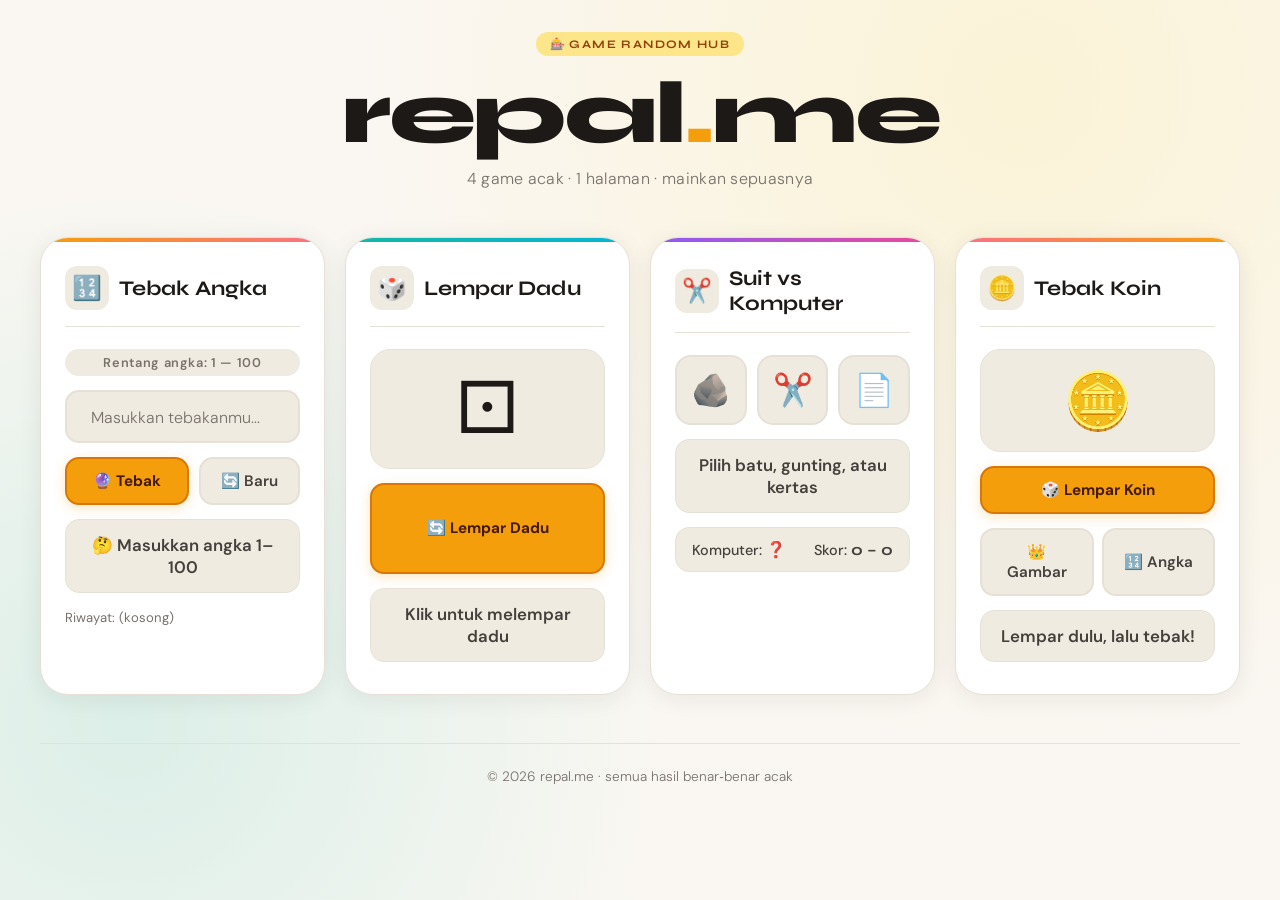
==== commit 70dc36d7: "Update index.html" ====
--- a/index.html
+++ b/index.html
@@ -1,899 +1,595 @@
 <!DOCTYPE html>
 <html lang="id">
 <head>
-    <meta charset="UTF-8">
-    <meta name="viewport" content="width=device-width, initial-scale=1.0">
-    <title>repal.me - Free URL Shortener</title>
-    <style>
-        * {
-            margin: 0;
-            padding: 0;
-            box-sizing: border-box;
-        }
-
-        :root {
-            --primary-color: #2563eb;
-            --primary-dark: #1d4ed8;
-            --primary-light: #3b82f6;
-            --secondary-color: #f0f9ff;
-            --text-color: #1e293b;
-            --text-light: #64748b;
-            --white: #ffffff;
-            --shadow: 0 5px 15px rgba(37, 99, 235, 0.15);
-        }
-
-        body {
-            font-family: 'Segoe UI', Tahoma, Geneva, Verdana, sans-serif;
-            line-height: 1.6;
-            color: var(--text-color);
-            background: linear-gradient(135deg, #f0f9ff 0%, #e0f2fe 100%);
-            min-height: 100vh;
-        }
-
-        .container {
-            max-width: 1200px;
-            margin: 0 auto;
-            padding: 0 20px;
-        }
-
-        /* Navigation */
-        .navbar {
-            background: linear-gradient(135deg, var(--primary-color) 0%, var(--primary-light) 100%);
-            box-shadow: 0 2px 15px rgba(37, 99, 235, 0.3);
-            position: sticky;
-            top: 0;
-            z-index: 100;
-        }
-
-        .nav-container {
-            display: flex;
-            justify-content: space-between;
-            align-items: center;
-            padding: 1rem 0;
-        }
-
-        .nav-brand {
-            display: flex;
-            align-items: center;
-            font-weight: bold;
-            font-size: 1.5rem;
-        }
-
-        .logo {
-            font-size: 1.8rem;
-            margin-right: 0.5rem;
-        }
-
-        .brand-text {
-            color: white;
-        }
-
-        .nav-links {
-            display: flex;
-            gap: 1.5rem;
-        }
-
-        .nav-links a {
-            text-decoration: none;
-            color: rgba(255, 255, 255, 0.9);
-            font-weight: 500;
-            transition: color 0.3s;
-        }
-
-        .nav-links a:hover {
-            color: white;
-        }
-
-        .admin-btn {
-            background-color: rgba(255, 255, 255, 0.2);
-            color: white !important;
-            padding: 0.5rem 1rem;
-            border-radius: 20px;
-            border: 1px solid rgba(255, 255, 255, 0.3);
-        }
-
-        /* Hero Section */
-        .hero {
-            padding: 5rem 0;
-            background: linear-gradient(135deg, var(--primary-color) 0%, var(--primary-light) 100%);
-            color: white;
-            text-align: center;
-            position: relative;
-            overflow: hidden;
-        }
-
-        .hero::before {
-            content: "";
-            position: absolute;
-            top: 0;
-            left: 0;
-            right: 0;
-            bottom: 0;
-            background: url('data:image/svg+xml,<svg xmlns="http://www.w3.org/2000/svg" viewBox="0 0 100 100" width="100" height="100" opacity="0.1"><circle cx="50" cy="50" r="40" fill="white"/></svg>') repeat;
-        }
-
-        .hero-content {
-            max-width: 800px;
-            margin: 0 auto;
-            position: relative;
-            z-index: 1;
-        }
-
-        .hero-title {
-            font-size: 3rem;
-            margin-bottom: 1rem;
-            line-height: 1.2;
-        }
-
-        .gradient-text {
-            background: linear-gradient(45deg, #93c5fd, #60a5fa);
-            -webkit-background-clip: text;
-            -webkit-text-fill-color: transparent;
-        }
-
-        .hero-subtitle {
-            font-size: 1.2rem;
-            margin-bottom: 2.5rem;
-            opacity: 0.9;
-        }
-
-        /* Shortener Card */
-        .shortener-card {
-            background: var(--white);
-            border-radius: 15px;
-            padding: 2.5rem;
-            box-shadow: var(--shadow);
-            margin-top: 2rem;
-            color: var(--text-color);
-            position: relative;
-            z-index: 1;
-        }
-
-        .input-group {
-            margin-bottom: 1.5rem;
-        }
-
-        .input-group input {
-            width: 100%;
-            padding: 1.2rem;
-            border: 1px solid #e2e8f0;
-            border-radius: 10px;
-            font-size: 1rem;
-            transition: all 0.3s;
-            background-color: #f8fafc;
-        }
-
-        .input-group input:focus {
-            outline: none;
-            border-color: var(--primary-light);
-            box-shadow: 0 0 0 3px rgba(59, 130, 246, 0.2);
-            background-color: var(--white);
-        }
-
-        .custom-domain {
-            display: flex;
-            align-items: center;
-            border: 1px solid #e2e8f0;
-            border-radius: 10px;
-            overflow: hidden;
-            background-color: #f8fafc;
-        }
-
-        .domain-prefix {
-            background: linear-gradient(135deg, var(--primary-color) 0%, var(--primary-light) 100%);
-            padding: 1.2rem;
-            border-right: 1px solid #e2e8f0;
-            color: var(--white);
-            font-weight: 600;
-        }
-
-        .custom-domain input {
-            border: none;
-            flex: 1;
-            background-color: var(--white);
-        }
-
-        .btn-primary {
-            background: linear-gradient(135deg, var(--primary-color) 0%, var(--primary-light) 100%);
-            color: var(--white);
-            border: none;
-            padding: 1.2rem 2rem;
-            border-radius: 10px;
-            font-size: 1.1rem;
-            font-weight: 600;
-            cursor: pointer;
-            transition: all 0.3s;
-            width: 100%;
-            box-shadow: 0 5px 15px rgba(37, 99, 235, 0.3);
-        }
-
-        .btn-primary:hover {
-            transform: translateY(-3px);
-            box-shadow: 0 8px 20px rgba(37, 99, 235, 0.4);
-        }
-
-        .btn-primary:active {
-            transform: translateY(-1px);
-        }
-
-        .btn-primary:disabled {
-            opacity: 0.7;
-            cursor: not-allowed;
-            transform: none;
-            box-shadow: none;
-        }
-
-        /* Result Section */
-        .result-card {
-            background: var(--white);
-            border-radius: 15px;
-            padding: 2.5rem;
-            box-shadow: var(--shadow);
-            margin-top: 2rem;
-            color: var(--text-color);
-            display: none;
-            position: relative;
-            z-index: 1;
-        }
-
-        .success-message {
-            display: flex;
-            align-items: center;
-            margin-bottom: 1.5rem;
-            font-weight: 600;
-            color: var(--primary-color);
-        }
-
-        .success-message span:first-child {
-            margin-right: 0.5rem;
-            font-size: 1.2rem;
-        }
-
-        .short-url-display {
-            display: flex;
-            margin-bottom: 1.5rem;
-        }
-
-        .short-url-display input {
-            flex: 1;
-            padding: 1.2rem;
-            border: 1px solid #e2e8f0;
-            border-radius: 10px 0 0 10px;
-            font-size: 1rem;
-            background-color: #f8fafc;
-            font-weight: 500;
-            color: var(--primary-color);
-        }
-
-        .btn-copy {
-            background: linear-gradient(135deg, var(--primary-color) 0%, var(--primary-light) 100%);
-            color: var(--white);
-            border: none;
-            padding: 0 1.8rem;
-            border-radius: 0 10px 10px 0;
-            cursor: pointer;
-            font-weight: 600;
-            transition: all 0.3s;
-        }
-
-        .btn-copy:hover {
-            background: linear-gradient(135deg, var(--primary-dark) 0%, var(--primary-color) 100%);
-        }
-
-        .result-stats {
-            display: flex;
-            gap: 2rem;
-        }
-
-        .stat {
-            display: flex;
-            flex-direction: column;
-            padding: 1rem;
-            background-color: #f0f7ff;
-            border-radius: 10px;
-            min-width: 120px;
-        }
-
-        .stat-label {
-            font-size: 0.9rem;
-            color: var(--text-light);
-            margin-bottom: 0.3rem;
-        }
-
-        .stat-value {
-            font-weight: 700;
-            font-size: 1.5rem;
-            color: var(--primary-color);
-        }
-
-        /* Features Section */
-        .features {
-            padding: 5rem 0;
-            background-color: var(--white);
-        }
-
-        .section-title {
-            text-align: center;
-            font-size: 2.5rem;
-            margin-bottom: 3rem;
-            color: var(--primary-color);
-        }
-
-        .features-grid {
-            display: grid;
-            grid-template-columns: repeat(auto-fit, minmax(250px, 1fr));
-            gap: 2rem;
-        }
-
-        .feature-card {
-            text-align: center;
-            padding: 2.5rem 2rem;
-            border-radius: 15px;
-            box-shadow: 0 10px 25px rgba(0, 0, 0, 0.05);
-            transition: all 0.3s;
-            background: var(--white);
-            border: 1px solid #f1f5f9;
-        }
-
-        .feature-card:hover {
-            transform: translateY(-10px);
-            box-shadow: 0 15px 30px rgba(37, 99, 235, 0.15);
-            border-color: #e0f2fe;
-        }
-
-        .feature-icon {
-            font-size: 3.5rem;
-            margin-bottom: 1.5rem;
-        }
-
-        .feature-card h3 {
-            margin-bottom: 1rem;
-            color: var(--primary-color);
-            font-size: 1.4rem;
-        }
-
-        .feature-card p {
-            color: var(--text-light);
-            line-height: 1.6;
-        }
-
-        /* Recent Links Section */
-        .recent-links {
-            padding: 5rem 0;
-            background: linear-gradient(135deg, #f0f9ff 0%, #e0f2fe 100%);
-        }
-
-        .links-container {
-            display: grid;
-            gap: 1.2rem;
-        }
-
-        .link-item {
-            background: var(--white);
-            border-radius: 12px;
-            padding: 1.8rem;
-            box-shadow: 0 5px 15px rgba(0, 0, 0, 0.05);
-            display: flex;
-            justify-content: space-between;
-            align-items: center;
-            transition: all 0.3s;
-            border-left: 4px solid var(--primary-light);
-        }
-
-        .link-item:hover {
-            transform: translateY(-3px);
-            box-shadow: 0 8px 20px rgba(37, 99, 235, 0.15);
-        }
-
-        .link-info {
-            flex: 1;
-        }
-
-        .link-original {
-            color: var(--text-light);
-            font-size: 0.9rem;
-            margin-bottom: 0.5rem;
-            word-break: break-all;
-        }
-
-        .link-short {
-            color: var(--primary-color);
-            font-weight: 600;
-            font-size: 1.2rem;
-        }
-
-        .link-stats {
-            display: flex;
-            gap: 1.5rem;
-        }
-
-        .link-stat {
-            text-align: center;
-            padding: 0.8rem;
-            background-color: #f0f7ff;
-            border-radius: 8px;
-            min-width: 80px;
-        }
-
-        .link-stat-value {
-            font-weight: 700;
-            font-size: 1.3rem;
-            color: var(--primary-color);
-        }
-
-        .link-stat-label {
-            font-size: 0.8rem;
-            color: var(--text-light);
-        }
-
-        /* Footer */
-        .footer {
-            background: linear-gradient(135deg, var(--primary-color) 0%, var(--primary-light) 100%);
-            color: var(--white);
-            padding: 3rem 0;
-            text-align: center;
-        }
-
-        .footer-brand {
-            display: flex;
-            justify-content: center;
-            align-items: center;
-            margin-bottom: 1rem;
-            font-size: 1.5rem;
-            font-weight: bold;
-        }
-
-        .footer-text {
-            margin-bottom: 1.5rem;
-            opacity: 0.9;
-        }
-
-        .footer-links {
-            display: flex;
-            justify-content: center;
-            gap: 2rem;
-        }
-
-        .footer-links a {
-            color: var(--white);
-            text-decoration: none;
-            opacity: 0.8;
-            transition: opacity 0.3s;
-        }
-
-        .footer-links a:hover {
-            opacity: 1;
-        }
-
-        /* Responsive */
-        @media (max-width: 768px) {
-            .hero-title {
-                font-size: 2.2rem;
-            }
-            
-            .nav-container {
-                flex-direction: column;
-                gap: 1rem;
-            }
-            
-            .short-url-display {
-                flex-direction: column;
-            }
-            
-            .short-url-display input {
-                border-radius: 10px 10px 0 0;
-            }
-            
-            .btn-copy {
-                border-radius: 0 0 10px 10px;
-                padding: 1rem;
-            }
-            
-            .result-stats {
-                flex-direction: column;
-                gap: 1rem;
-            }
-            
-            .link-item {
-                flex-direction: column;
-                align-items: flex-start;
-                gap: 1.2rem;
-            }
-            
-            .link-stats {
-                width: 100%;
-                justify-content: space-around;
-            }
-            
-            .feature-card {
-                padding: 2rem 1.5rem;
-            }
-        }
-
-        /* Loading Animation */
-        .btn-loading {
-            display: none;
-        }
-
-        .loading {
-            display: inline-block;
-            width: 20px;
-            height: 20px;
-            border: 3px solid #ffffff;
-            border-radius: 50%;
-            border-top-color: transparent;
-            animation: spin 1s ease-in-out infinite;
-        }
-
-        @keyframes spin {
-            to { transform: rotate(360deg); }
-        }
-    </style>
-    <link rel="icon" href="data:image/svg+xml,<svg xmlns='http://www.w3.org/2000/svg' viewBox='0 0 100 100'><text y='.9em' font-size='90'>🔗</text></svg>">
+  <meta charset="UTF-8">
+  <meta name="viewport" content="width=device-width, initial-scale=1.0">
+  <title>repal.me · game random hub</title>
+  <link rel="preconnect" href="https://fonts.googleapis.com">
+  <link rel="preconnect" href="https://fonts.gstatic.com" crossorigin>
+  <link href="https://fonts.googleapis.com/css2?family=Syne:wght@400;600;700;800&family=DM+Sans:ital,opsz,wght@0,9..40,300;0,9..40,400;0,9..40,500;0,9..40,600;1,9..40,300&display=swap" rel="stylesheet">
+  <style>
+    :root {
+      --cream: #faf7f2;
+      --warm-white: #fff9f2;
+      --sand: #f0ebe0;
+      --amber: #f59e0b;
+      --amber-light: #fde68a;
+      --amber-dark: #d97706;
+      --coral: #fb7185;
+      --teal: #14b8a6;
+      --violet: #8b5cf6;
+      --ink: #1c1917;
+      --ink-light: #44403c;
+      --muted: #78716c;
+      --border: #e7e0d6;
+      --card-bg: #ffffff;
+      --shadow-soft: 0 4px 24px rgba(28,25,23,0.07);
+      --shadow-med: 0 12px 40px rgba(28,25,23,0.12);
+    }
+
+    * { margin: 0; padding: 0; box-sizing: border-box; }
+
+    body {
+      font-family: 'DM Sans', sans-serif;
+      background: var(--cream);
+      min-height: 100vh;
+      padding: 32px 16px 48px;
+      display: flex;
+      flex-direction: column;
+      align-items: center;
+      color: var(--ink);
+      background-image: 
+        radial-gradient(circle at 80% 10%, #fde68a44 0%, transparent 50%),
+        radial-gradient(circle at 10% 80%, #14b8a622 0%, transparent 40%);
+    }
+
+    .container {
+      max-width: 1200px;
+      width: 100%;
+    }
+
+    /* ── HEADER ── */
+    .brand {
+      text-align: center;
+      margin-bottom: 48px;
+      padding: 0 8px;
+    }
+
+    .brand-tag {
+      display: inline-flex;
+      align-items: center;
+      gap: 6px;
+      background: var(--amber-light);
+      color: #92400e;
+      font-family: 'Syne', sans-serif;
+      font-size: 0.72rem;
+      font-weight: 700;
+      letter-spacing: 0.12em;
+      text-transform: uppercase;
+      padding: 5px 14px;
+      border-radius: 100px;
+      margin-bottom: 14px;
+    }
+
+    .brand h1 {
+      font-family: 'Syne', sans-serif;
+      font-size: clamp(3rem, 8vw, 5.5rem);
+      font-weight: 800;
+      letter-spacing: -3px;
+      color: var(--ink);
+      line-height: 1;
+      margin-bottom: 10px;
+    }
+
+    .brand h1 .dot {
+      color: var(--amber);
+    }
+
+    .brand p {
+      font-size: 1rem;
+      color: var(--muted);
+      font-weight: 300;
+      letter-spacing: 0.02em;
+    }
+
+    /* ── GRID ── */
+    .game-grid {
+      display: grid;
+      grid-template-columns: repeat(auto-fit, minmax(280px, 1fr));
+      gap: 20px;
+      margin-bottom: 48px;
+    }
+
+    .game-card {
+      background: var(--card-bg);
+      border-radius: 28px;
+      padding: 28px 24px 32px;
+      box-shadow: var(--shadow-soft);
+      border: 1.5px solid var(--border);
+      display: flex;
+      flex-direction: column;
+      transition: transform 0.2s ease, box-shadow 0.2s ease;
+      position: relative;
+      overflow: hidden;
+    }
+
+    .game-card::before {
+      content: '';
+      position: absolute;
+      top: 0; left: 0; right: 0;
+      height: 4px;
+      border-radius: 28px 28px 0 0;
+    }
+
+    .game-card:nth-child(1)::before { background: linear-gradient(90deg, var(--amber), var(--coral)); }
+    .game-card:nth-child(2)::before { background: linear-gradient(90deg, var(--teal), #06b6d4); }
+    .game-card:nth-child(3)::before { background: linear-gradient(90deg, var(--violet), #ec4899); }
+    .game-card:nth-child(4)::before { background: linear-gradient(90deg, var(--coral), var(--amber)); }
+
+    .game-card:hover {
+      transform: translateY(-5px);
+      box-shadow: var(--shadow-med);
+    }
+
+    .game-title {
+      display: flex;
+      align-items: center;
+      gap: 10px;
+      font-family: 'Syne', sans-serif;
+      font-size: 1.3rem;
+      font-weight: 700;
+      color: var(--ink);
+      margin-bottom: 22px;
+      padding-bottom: 16px;
+      border-bottom: 1.5px solid var(--border);
+    }
+
+    .game-title .icon {
+      font-size: 1.5rem;
+      background: var(--sand);
+      width: 44px; height: 44px;
+      border-radius: 12px;
+      display: flex; align-items: center; justify-content: center;
+      flex-shrink: 0;
+    }
+
+    .game-content {
+      flex: 1;
+      display: flex;
+      flex-direction: column;
+      gap: 14px;
+    }
+
+    /* ── INPUTS ── */
+    input[type="number"] {
+      background: var(--sand);
+      border: 2px solid var(--border);
+      border-radius: 14px;
+      padding: 13px 16px;
+      color: var(--ink);
+      font-size: 1.2rem;
+      font-family: 'Syne', sans-serif;
+      font-weight: 600;
+      text-align: center;
+      width: 100%;
+      transition: border-color 0.15s, box-shadow 0.15s;
+      outline: none;
+    }
+
+    input[type="number"]:focus {
+      border-color: var(--amber);
+      box-shadow: 0 0 0 4px #fde68a60;
+    }
+
+    input::placeholder { color: var(--muted); font-family: 'DM Sans', sans-serif; font-size: 1rem; font-weight: 300; }
+
+    .range-badge {
+      background: var(--sand);
+      border-radius: 100px;
+      padding: 5px 14px;
+      text-align: center;
+      font-size: 0.8rem;
+      font-weight: 600;
+      color: var(--muted);
+      letter-spacing: 0.05em;
+    }
+
+    /* ── BUTTONS ── */
+    .btn {
+      border: 2px solid var(--border);
+      border-radius: 14px;
+      padding: 12px 20px;
+      font-family: 'DM Sans', sans-serif;
+      font-weight: 600;
+      font-size: 0.95rem;
+      cursor: pointer;
+      background: var(--sand);
+      color: var(--ink-light);
+      transition: all 0.15s ease;
+      display: inline-flex; align-items: center; justify-content: center; gap: 7px;
+    }
+
+    .btn:hover { background: var(--border); border-color: #d0c9be; }
+    .btn:active { transform: scale(0.97); }
+
+    .btn-primary {
+      background: var(--amber);
+      border-color: var(--amber-dark);
+      color: #451a03;
+      font-weight: 700;
+      flex: 1;
+      box-shadow: 0 3px 12px #f59e0b40;
+    }
+
+    .btn-primary:hover { background: var(--amber-dark); border-color: #92400e; color: white; }
+
+    .btn-row { display: flex; gap: 10px; }
+
+    /* ── RESULT BOX ── */
+    .result-box {
+      background: var(--sand);
+      border-radius: 14px;
+      padding: 14px 16px;
+      font-weight: 600;
+      font-size: 1.05rem;
+      text-align: center;
+      color: var(--ink-light);
+      border: 1.5px solid var(--border);
+      transition: all 0.2s ease;
+    }
+
+    .result-box.win {
+      background: #d1fae5;
+      border-color: #6ee7b7;
+      color: #065f46;
+    }
+
+    .result-box.lose {
+      background: #fee2e2;
+      border-color: #fca5a5;
+      color: #7f1d1d;
+    }
+
+    .result-box.tie {
+      background: #e0f2fe;
+      border-color: #7dd3fc;
+      color: #0c4a6e;
+    }
+
+    /* ── DICE ── */
+    .dice-display {
+      font-size: 4.5rem;
+      text-align: center;
+      background: var(--sand);
+      border-radius: 20px;
+      padding: 12px;
+      border: 1.5px solid var(--border);
+      line-height: 1.3;
+      transition: transform 0.15s ease;
+    }
+
+    .dice-display.rolling {
+      animation: diceShake 0.4s ease;
+    }
+
+    @keyframes diceShake {
+      0%, 100% { transform: rotate(0deg) scale(1); }
+      20% { transform: rotate(-10deg) scale(1.1); }
+      50% { transform: rotate(8deg) scale(1.15); }
+      80% { transform: rotate(-5deg) scale(1.05); }
+    }
+
+    /* ── SUIT ── */
+    .suit-buttons {
+      display: flex;
+      gap: 10px;
+      justify-content: center;
+    }
+
+    .suit-btn {
+      flex: 1;
+      background: var(--sand);
+      border: 2px solid var(--border);
+      border-radius: 16px;
+      padding: 14px 0;
+      font-size: 2rem;
+      cursor: pointer;
+      transition: all 0.15s;
+    }
+
+    .suit-btn:hover { background: var(--amber-light); border-color: var(--amber); transform: scale(1.05); }
+    .suit-btn:active { transform: scale(0.95); }
+
+    .suit-info {
+      display: flex;
+      justify-content: space-between;
+      align-items: center;
+      background: var(--sand);
+      border-radius: 14px;
+      padding: 12px 16px;
+      border: 1.5px solid var(--border);
+      font-size: 0.9rem;
+      color: var(--ink-light);
+      font-weight: 500;
+    }
+
+    .suit-info strong { font-family: 'Syne', sans-serif; font-size: 1rem; }
+
+    /* ── COIN ── */
+    .coin-display {
+      font-size: 3.5rem;
+      text-align: center;
+      background: var(--sand);
+      border-radius: 20px;
+      padding: 14px;
+      border: 1.5px solid var(--border);
+      transition: transform 0.1s;
+    }
+
+    .coin-display.flip-anim {
+      animation: coinFlip 0.5s ease;
+    }
+
+    @keyframes coinFlip {
+      0% { transform: scaleY(1); }
+      25% { transform: scaleY(0.05); }
+      50% { transform: scaleY(1); }
+      75% { transform: scaleY(0.05); }
+      100% { transform: scaleY(1); }
+    }
+
+    .coin-guess-row { display: flex; gap: 8px; }
+    .coin-guess-row .btn { flex: 1; }
+
+    /* ── HISTORY ── */
+    .history-text {
+      font-size: 0.82rem;
+      color: var(--muted);
+      line-height: 1.6;
+    }
+
+    /* ── FOOTER ── */
+    .footer {
+      text-align: center;
+      color: var(--muted);
+      font-size: 0.85rem;
+      border-top: 1.5px solid var(--border);
+      padding-top: 24px;
+      font-weight: 300;
+    }
+  </style>
 </head>
 <body>
-    <!-- Navigation -->
-    <nav class="navbar">
-        <div class="container nav-container">
-            <div class="nav-brand">
-                <span class="logo">🔗</span>
-                <span class="brand-text">repal.me</span>
-            </div>
-            <div class="nav-links">
-                <a href="#features">Features</a>
-                <a href="#stats">Stats</a>
-                <a href="admin.html" class="admin-btn">Admin</a>
-            </div>
-        </div>
-    </nav>
-
-    <!-- Hero Section -->
-    <section class="hero">
-        <div class="container">
-            <div class="hero-content">
-                <h1 class="hero-title">Shorten Your Links with <span class="gradient-text">repal.me</span></h1>
-                <p class="hero-subtitle">Free, fast, and reliable URL shortener. Track your links and grow your audience.</p>
-                
-                <!-- URL Shortener Form -->
-                <div class="shortener-card">
-                    <div class="input-group">
-                        <input type="url" id="original-url" placeholder="Paste your long URL here..." required>
-                    </div>
-                    <div class="input-group">
-                        <div class="custom-domain">
-                            <span class="domain-prefix" id="domain-prefix">repal.me/</span>
-                            <input type="text" id="custom-slug" placeholder="custom-name (optional)" maxlength="50">
-                        </div>
-                    </div>
-                    <button id="shorten-btn" class="btn-primary">
-                        <span class="btn-text">Shorten URL</span>
-                        <span class="btn-loading">
-                            <span class="loading"></span> Creating...
-                        </span>
-                    </button>
-                </div>
-
-                <!-- Result Section -->
-                <div class="result-card" id="result-section">
-                    <div class="success-message">
-                        <span>✅</span>
-                        <span>Your short URL is ready!</span>
-                    </div>
-                    <div class="short-url-display">
-                        <input type="text" id="short-url" readonly>
-                        <button id="copy-btn" class="btn-copy">Copy</button>
-                    </div>
-                    <div class="result-stats">
-                        <div class="stat">
-                            <span class="stat-label">Clicks:</span>
-                            <span class="stat-value" id="click-count">0</span>
-                        </div>
-                        <div class="stat">
-                            <span class="stat-label">Created:</span>
-                            <span class="stat-value" id="created-date">Just now</span>
-                        </div>
-                    </div>
-                </div>
-            </div>
-        </div>
-    </section>
-
-    <!-- Features Section -->
-    <section id="features" class="features">
-        <div class="container">
-            <h2 class="section-title">Why Choose repal.me?</h2>
-            <div class="features-grid">
-                <div class="feature-card">
-                    <div class="feature-icon">🚀</div>
-                    <h3>Lightning Fast</h3>
-                    <p>Instant URL shortening with sub-millisecond redirects</p>
-                </div>
-                <div class="feature-card">
-                    <div class="feature-icon">📊</div>
-                    <h3>Advanced Analytics</h3>
-                    <p>Track clicks, locations, and referral sources</p>
-                </div>
-                <div class="feature-card">
-                    <div class="feature-icon">🔒</div>
-                    <h3>Secure & Reliable</h3>
-                    <p>HTTPS encryption and 99.9% uptime guarantee</p>
-                </div>
-                <div class="feature-card">
-                    <div class="feature-icon">🎯</div>
-                    <h3>Custom Domains</h3>
-                    <p>Use your own domain for branded short links</p>
-                </div>
-            </div>
-        </div>
-    </section>
-
-    <!-- Recent Links Section -->
-    <section class="recent-links">
-        <div class="container">
-            <h2 class="section-title">Your Recent Short Links</h2>
-            <div id="links-container" class="links-container">
-                <!-- Links will be loaded here -->
-            </div>
-        </div>
-    </section>
-
-    <!-- Footer -->
-    <footer class="footer">
-        <div class="container">
-            <div class="footer-content">
-                <div class="footer-brand">
-                    <span class="logo">🔗</span>
-                    <span class="brand-text">repal.me</span>
-                </div>
-                <p class="footer-text">Free URL shortener built with ❤️ for the community</p>
-                <div class="footer-links">
-                    <a href="#privacy">Privacy</a>
-                    <a href="#terms">Terms</a>
-                    <a href="admin.html">Admin</a>
-                    <a href="https://github.com/Revalino-f/repal.me" target="_blank">GitHub</a>
-                </div>
-            </div>
-        </div>
-    </footer>
-
-    <script>
-        // Data storage using localStorage
-        const STORAGE_KEY = 'repalme_links';
-        
-        // Get DOM elements
-        const originalUrlInput = document.getElementById('original-url');
-        const customSlugInput = document.getElementById('custom-slug');
-        const shortenBtn = document.getElementById('shorten-btn');
-        const resultSection = document.getElementById('result-section');
-        const shortUrlInput = document.getElementById('short-url');
-        const copyBtn = document.getElementById('copy-btn');
-        const clickCount = document.getElementById('click-count');
-        const createdDate = document.getElementById('created-date');
-        const linksContainer = document.getElementById('links-container');
-        const btnText = shortenBtn.querySelector('.btn-text');
-        const btnLoading = shortenBtn.querySelector('.btn-loading');
-        
-        // Initialize the app
-        document.addEventListener('DOMContentLoaded', function() {
-            // Hide result section initially
-            resultSection.style.display = 'none';
-            
-            // Load recent links
-            loadRecentLinks();
-            
-            // Set up event listeners
-            shortenBtn.addEventListener('click', shortenUrl);
-            copyBtn.addEventListener('click', copyShortUrl);
-            
-            // Allow pressing Enter to shorten URL
-            originalUrlInput.addEventListener('keypress', function(e) {
-                if (e.key === 'Enter') {
-                    shortenUrl();
-                }
-            });
-            
-            customSlugInput.addEventListener('keypress', function(e) {
-                if (e.key === 'Enter') {
-                    shortenUrl();
-                }
-            });
-        });
-        
-        // Function to shorten URL
-        function shortenUrl() {
-            const originalUrl = originalUrlInput.value.trim();
-            const customSlug = customSlugInput.value.trim();
-            
-            // Validate URL
-            if (!isValidUrl(originalUrl)) {
-                alert('Please enter a valid URL (e.g., https://example.com)');
-                return;
-            }
-            
-            // Validate custom slug if provided
-            if (customSlug && !isValidSlug(customSlug)) {
-                alert('Custom name can only contain letters, numbers, hyphens, and underscores');
-                return;
-            }
-            
-            // Show loading state
-            shortenBtn.disabled = true;
-            btnText.style.display = 'none';
-            btnLoading.style.display = 'inline';
-            
-            // Simulate API call with timeout
-            setTimeout(() => {
-                // Generate slug
-                const slug = customSlug || generateRandomSlug();
-                
-                // Create short URL
-                const shortUrl = `https://repal.me/${slug}`;
-                
-                // Save to storage
-                const success = saveLink(originalUrl, slug, shortUrl);
-                
-                if (success) {
-                    // Display result
-                    displayResult(shortUrl);
-                    
-                    // Clear inputs
-                    originalUrlInput.value = '';
-                    customSlugInput.value = '';
-                }
-                
-                // Reset button state
-                shortenBtn.disabled = false;
-                btnText.style.display = 'inline';
-                btnLoading.style.display = 'none';
-                
-                // Reload recent links
-                loadRecentLinks();
-            }, 800);
-        }
-        
-        // Function to validate URL
-        function isValidUrl(url) {
-            try {
-                new URL(url);
-                return true;
-            } catch (e) {
-                return false;
-            }
-        }
-        
-        // Function to validate slug
-        function isValidSlug(slug) {
-            const slugRegex = /^[a-zA-Z0-9_-]+$/;
-            return slugRegex.test(slug);
-        }
-        
-        // Function to generate random slug
-        function generateRandomSlug() {
-            const chars = 'ABCDEFGHIJKLMNOPQRSTUVWXYZabcdefghijklmnopqrstuvwxyz0123456789';
-            let result = '';
-            for (let i = 0; i < 6; i++) {
-                result += chars.charAt(Math.floor(Math.random() * chars.length));
-            }
-            return result;
-        }
-        
-        // Function to save link to storage
-        function saveLink(originalUrl, slug, shortUrl) {
-            const links = getStoredLinks();
-            
-            // Check if slug already exists
-            if (links.some(link => link.slug === slug)) {
-                alert('This custom name is already taken. Please choose another one.');
-                return false;
-            }
-            
-            // Create new link object
-            const newLink = {
-                id: Date.now().toString(),
-                originalUrl,
-                slug,
-                shortUrl,
-                clicks: 0,
-                createdAt: new Date().toISOString()
-            };
-            
-            // Add to beginning of array
-            links.unshift(newLink);
-            
-            // Save to localStorage
-            localStorage.setItem(STORAGE_KEY, JSON.stringify(links));
-            
-            return true;
-        }
-        
-        // Function to get stored links
-        function getStoredLinks() {
-            const stored = localStorage.getItem(STORAGE_KEY);
-            return stored ? JSON.parse(stored) : [];
-        }
-        
-        // Function to display result
-        function displayResult(shortUrl) {
-            shortUrlInput.value = shortUrl;
-            clickCount.textContent = '0';
-            createdDate.textContent = 'Just now';
-            resultSection.style.display = 'block';
-            
-            // Scroll to result
-            resultSection.scrollIntoView({ behavior: 'smooth' });
-        }
-        
-        // Function to copy short URL to clipboard
-        function copyShortUrl() {
-            shortUrlInput.select();
-            shortUrlInput.setSelectionRange(0, 99999); // For mobile devices
-            
-            try {
-                const successful = document.execCommand('copy');
-                if (successful) {
-                    copyBtn.textContent = 'Copied!';
-                    setTimeout(() => {
-                        copyBtn.textContent = 'Copy';
-                    }, 2000);
-                }
-            } catch (err) {
-                // Fallback for modern browsers
-                navigator.clipboard.writeText(shortUrlInput.value).then(() => {
-                    copyBtn.textContent = 'Copied!';
-                    setTimeout(() => {
-                        copyBtn.textContent = 'Copy';
-                    }, 2000);
-                });
-            }
-        }
-        
-        // Function to load recent links
-        function loadRecentLinks() {
-            const links = getStoredLinks();
-            linksContainer.innerHTML = '';
-            
-            if (links.length === 0) {
-                linksContainer.innerHTML = '<p style="text-align: center; color: #666; padding: 2rem;">No links created yet. Create your first short URL above!</p>';
-                return;
-            }
-            
-            // Display only the 5 most recent links
-            const recentLinks = links.slice(0, 5);
-            
-            recentLinks.forEach(link => {
-                const linkElement = document.createElement('div');
-                linkElement.className = 'link-item';
-                
-                // Format date
-                const date = new Date(link.createdAt);
-                const formattedDate = date.toLocaleDateString();
-                
-                linkElement.innerHTML = `
-                    <div class="link-info">
-                        <div class="link-original">${truncateUrl(link.originalUrl, 50)}</div>
-                        <div class="link-short">${link.shortUrl}</div>
-                    </div>
-                    <div class="link-stats">
-                        <div class="link-stat">
-                            <div class="link-stat-value">${link.clicks}</div>
-                            <div class="link-stat-label">Clicks</div>
-                        </div>
-                        <div class="link-stat">
-                            <div class="link-stat-value">${formattedDate}</div>
-                            <div class="link-stat-label">Created</div>
-                        </div>
-                    </div>
-                `;
-                
-                linksContainer.appendChild(linkElement);
-            });
-        }
-        
-        // Function to truncate URL for display
-        function truncateUrl(url, maxLength) {
-            if (url.length <= maxLength) return url;
-            return url.substring(0, maxLength) + '...';
-        }
-    </script>
+  <div class="container">
+    <div class="brand">
+      <div class="brand-tag">🎰 Game Random Hub</div>
+      <h1>repal<span class="dot">.</span>me</h1>
+      <p>4 game acak · 1 halaman · mainkan sepuasnya</p>
+    </div>
+
+    <div class="game-grid">
+
+      <!-- GAME 1: TEBAK ANGKA -->
+      <div class="game-card">
+        <div class="game-title">
+          <div class="icon">🔢</div>
+          Tebak Angka
+        </div>
+        <div class="game-content">
+          <div class="range-badge">Rentang angka: 1 — 100</div>
+          <input type="number" id="guessInput" min="1" max="100" placeholder="Masukkan tebakanmu...">
+          <div class="btn-row">
+            <button class="btn btn-primary" id="guessBtn">🔮 Tebak</button>
+            <button class="btn" id="newGameBtn">🔄 Baru</button>
+          </div>
+          <div class="result-box" id="guessFeedback">🤔 Masukkan angka 1–100</div>
+          <div class="history-text">Riwayat: <span id="historyGuess">(kosong)</span></div>
+        </div>
+      </div>
+
+      <!-- GAME 2: LEMPAR DADU -->
+      <div class="game-card">
+        <div class="game-title">
+          <div class="icon">🎲</div>
+          Lempar Dadu
+        </div>
+        <div class="game-content">
+          <div class="dice-display" id="diceValue">⚀</div>
+          <button class="btn btn-primary" id="rollDiceBtn">🔄 Lempar Dadu</button>
+          <div class="result-box" id="diceResult">Klik untuk melempar dadu</div>
+        </div>
+      </div>
+
+      <!-- GAME 3: SUIT -->
+      <div class="game-card">
+        <div class="game-title">
+          <div class="icon">✂️</div>
+          Suit vs Komputer
+        </div>
+        <div class="game-content">
+          <div class="suit-buttons">
+            <button class="suit-btn" id="suitBatu" title="Batu">🪨</button>
+            <button class="suit-btn" id="suitGunting" title="Gunting">✂️</button>
+            <button class="suit-btn" id="suitKertas" title="Kertas">📄</button>
+          </div>
+          <div class="result-box" id="suitResult">Pilih batu, gunting, atau kertas</div>
+          <div class="suit-info">
+            <span>Komputer: <strong id="suitComp">❓</strong></span>
+            <span>Skor: <strong id="suitScore">0 – 0</strong></span>
+          </div>
+        </div>
+      </div>
+
+      <!-- GAME 4: TEBAK KOIN -->
+      <div class="game-card">
+        <div class="game-title">
+          <div class="icon">🪙</div>
+          Tebak Koin
+        </div>
+        <div class="game-content">
+          <div class="coin-display" id="coinSide">🪙</div>
+          <button class="btn btn-primary" id="coinFlip">🎲 Lempar Koin</button>
+          <div class="coin-guess-row">
+            <button class="btn" id="coinGambar">👑 Gambar</button>
+            <button class="btn" id="coinAngka">🔢 Angka</button>
+          </div>
+          <div class="result-box" id="coinResult">Lempar dulu, lalu tebak!</div>
+        </div>
+      </div>
+
+    </div>
+
+    <div class="footer">
+      © 2026 repal.me · semua hasil benar‑benar acak
+    </div>
+  </div>
+
+  <script>
+  (function () {
+    // ---------- GAME 1: Tebak Angka ----------
+    let secretNumber = Math.floor(Math.random() * 100) + 1;
+    let guessHistory = [];
+    let gameWon = false;
+
+    const guessInput = document.getElementById('guessInput');
+    const guessBtn = document.getElementById('guessBtn');
+    const newGameBtn = document.getElementById('newGameBtn');
+    const guessFeedback = document.getElementById('guessFeedback');
+    const historyGuess = document.getElementById('historyGuess');
+
+    function updateGuessUI() {
+      guessFeedback.className = 'result-box';
+      if (gameWon) {
+        guessFeedback.innerText = '🎉 SELAMAT! Angkamu benar!';
+        guessFeedback.classList.add('win');
+        guessBtn.disabled = true;
+        guessInput.disabled = true;
+      } else {
+        guessBtn.disabled = false;
+        guessInput.disabled = false;
+      }
+      historyGuess.innerText = guessHistory.length === 0
+        ? '(kosong)'
+        : guessHistory.map(g => g.value + (g.result === 'benar' ? '✅' : g.result === 'tinggi' ? '🔺' : '🔻')).join('  ');
+    }
+
+    guessBtn.addEventListener('click', function () {
+      if (gameWon) return;
+      const val = parseInt(guessInput.value);
+      if (isNaN(val) || val < 1 || val > 100) {
+        guessFeedback.className = 'result-box lose';
+        guessFeedback.innerText = '⚠️ Masukkan angka antara 1 hingga 100!';
+        return;
+      }
+      let result = '';
+      guessFeedback.className = 'result-box';
+      if (val === secretNumber) {
+        result = 'benar'; gameWon = true;
+        guessFeedback.classList.add('win');
+        guessFeedback.innerText = '🎉 SELAMAT! Angkamu benar!';
+      } else if (val > secretNumber) {
+        result = 'tinggi';
+        guessFeedback.classList.add('lose');
+        guessFeedback.innerText = '🔺 Terlalu tinggi! Coba lebih kecil.';
+      } else {
+        result = 'rendah';
+        guessFeedback.classList.add('tie');
+        guessFeedback.innerText = '🔻 Terlalu rendah! Coba lebih besar.';
+      }
+      guessHistory.push({ value: val, result });
+      updateGuessUI();
+      guessInput.value = '';
+    });
+
+    newGameBtn.addEventListener('click', function () {
+      secretNumber = Math.floor(Math.random() * 100) + 1;
+      guessHistory = []; gameWon = false;
+      guessFeedback.className = 'result-box';
+      guessFeedback.innerText = '🔄 Angka baru telah dipilih!';
+      guessBtn.disabled = false;
+      guessInput.disabled = false;
+      historyGuess.innerText = '(kosong)';
+    });
+
+    guessInput.addEventListener('keypress', e => { if (e.key === 'Enter') guessBtn.click(); });
+
+    // ---------- GAME 2: Dadu ----------
+    const diceValue = document.getElementById('diceValue');
+    const diceResult = document.getElementById('diceResult');
+    const rollDiceBtn = document.getElementById('rollDiceBtn');
+    const diceIcons = ['⚀', '⚁', '⚂', '⚃', '⚄', '⚅'];
+
+    rollDiceBtn.addEventListener('click', function () {
+      diceValue.classList.add('rolling');
+      setTimeout(() => diceValue.classList.remove('rolling'), 400);
+      const roll = Math.floor(Math.random() * 6) + 1;
+      diceValue.innerText = diceIcons[roll - 1];
+      diceResult.className = 'result-box';
+      diceResult.innerText = `Hasil: ${roll}  (${diceIcons[roll - 1]})`;
+    });
+
+    // ---------- GAME 3: Suit ----------
+    const suitResult = document.getElementById('suitResult');
+    const suitComp = document.getElementById('suitComp');
+    const suitScore = document.getElementById('suitScore');
+    let playerScore = 0, compScore = 0;
+
+    function suitGame(playerChoice) {
+      const choices = ['batu', 'gunting', 'kertas'];
+      const compChoice = choices[Math.floor(Math.random() * 3)];
+      const icons = { batu: '🪨', gunting: '✂️', kertas: '📄' };
+      suitComp.innerText = icons[compChoice];
+      suitResult.className = 'result-box';
+      if (playerChoice === compChoice) {
+        suitResult.classList.add('tie');
+        suitResult.innerText = '🤝 Seri!';
+      } else if (
+        (playerChoice === 'batu' && compChoice === 'gunting') ||
+        (playerChoice === 'gunting' && compChoice === 'kertas') ||
+        (playerChoice === 'kertas' && compChoice === 'batu')
+      ) {
+        suitResult.classList.add('win');
+        suitResult.innerText = '✅ Kamu menang!';
+        playerScore++;
+      } else {
+        suitResult.classList.add('lose');
+        suitResult.innerText = '❌ Komputer menang';
+        compScore++;
+      }
+      suitScore.innerText = `${playerScore} – ${compScore}`;
+    }
+
+    document.getElementById('suitBatu').addEventListener('click', () => suitGame('batu'));
+    document.getElementById('suitGunting').addEventListener('click', () => suitGame('gunting'));
+    document.getElementById('suitKertas').addEventListener('click', () => suitGame('kertas'));
+
+    // ---------- GAME 4: Koin ----------
+    const coinSide = document.getElementById('coinSide');
+    const coinResult = document.getElementById('coinResult');
+    let currentCoinResult = '';
+
+    document.getElementById('coinFlip').addEventListener('click', function () {
+      coinSide.classList.add('flip-anim');
+      setTimeout(() => coinSide.classList.remove('flip-anim'), 500);
+      currentCoinResult = Math.random() < 0.5 ? 'gambar' : 'angka';
+      coinSide.innerText = currentCoinResult === 'gambar' ? '👑' : '🔢';
+      coinResult.className = 'result-box';
+      coinResult.innerText = `Muncul: ${currentCoinResult === 'gambar' ? 'Gambar 👑' : 'Angka 🔢'}`;
+    });
+
+    document.getElementById('coinGambar').addEventListener('click', function () {
+      if (!currentCoinResult) { coinResult.innerText = '⚠️ Lempar koin dulu!'; return; }
+      coinResult.className = 'result-box ' + (currentCoinResult === 'gambar' ? 'win' : 'lose');
+      coinResult.innerText = currentCoinResult === 'gambar' ? '✅ Benar! Gambar 👑' : '❌ Salah, muncul Angka 🔢';
+    });
+
+    document.getElementById('coinAngka').addEventListener('click', function () {
+      if (!currentCoinResult) { coinResult.innerText = '⚠️ Lempar koin dulu!'; return; }
+      coinResult.className = 'result-box ' + (currentCoinResult === 'angka' ? 'win' : 'lose');
+      coinResult.innerText = currentCoinResult === 'angka' ? '✅ Benar! Angka 🔢' : '❌ Salah, muncul Gambar 👑';
+    });
+
+  })();
+  </script>
 </body>
 </html>
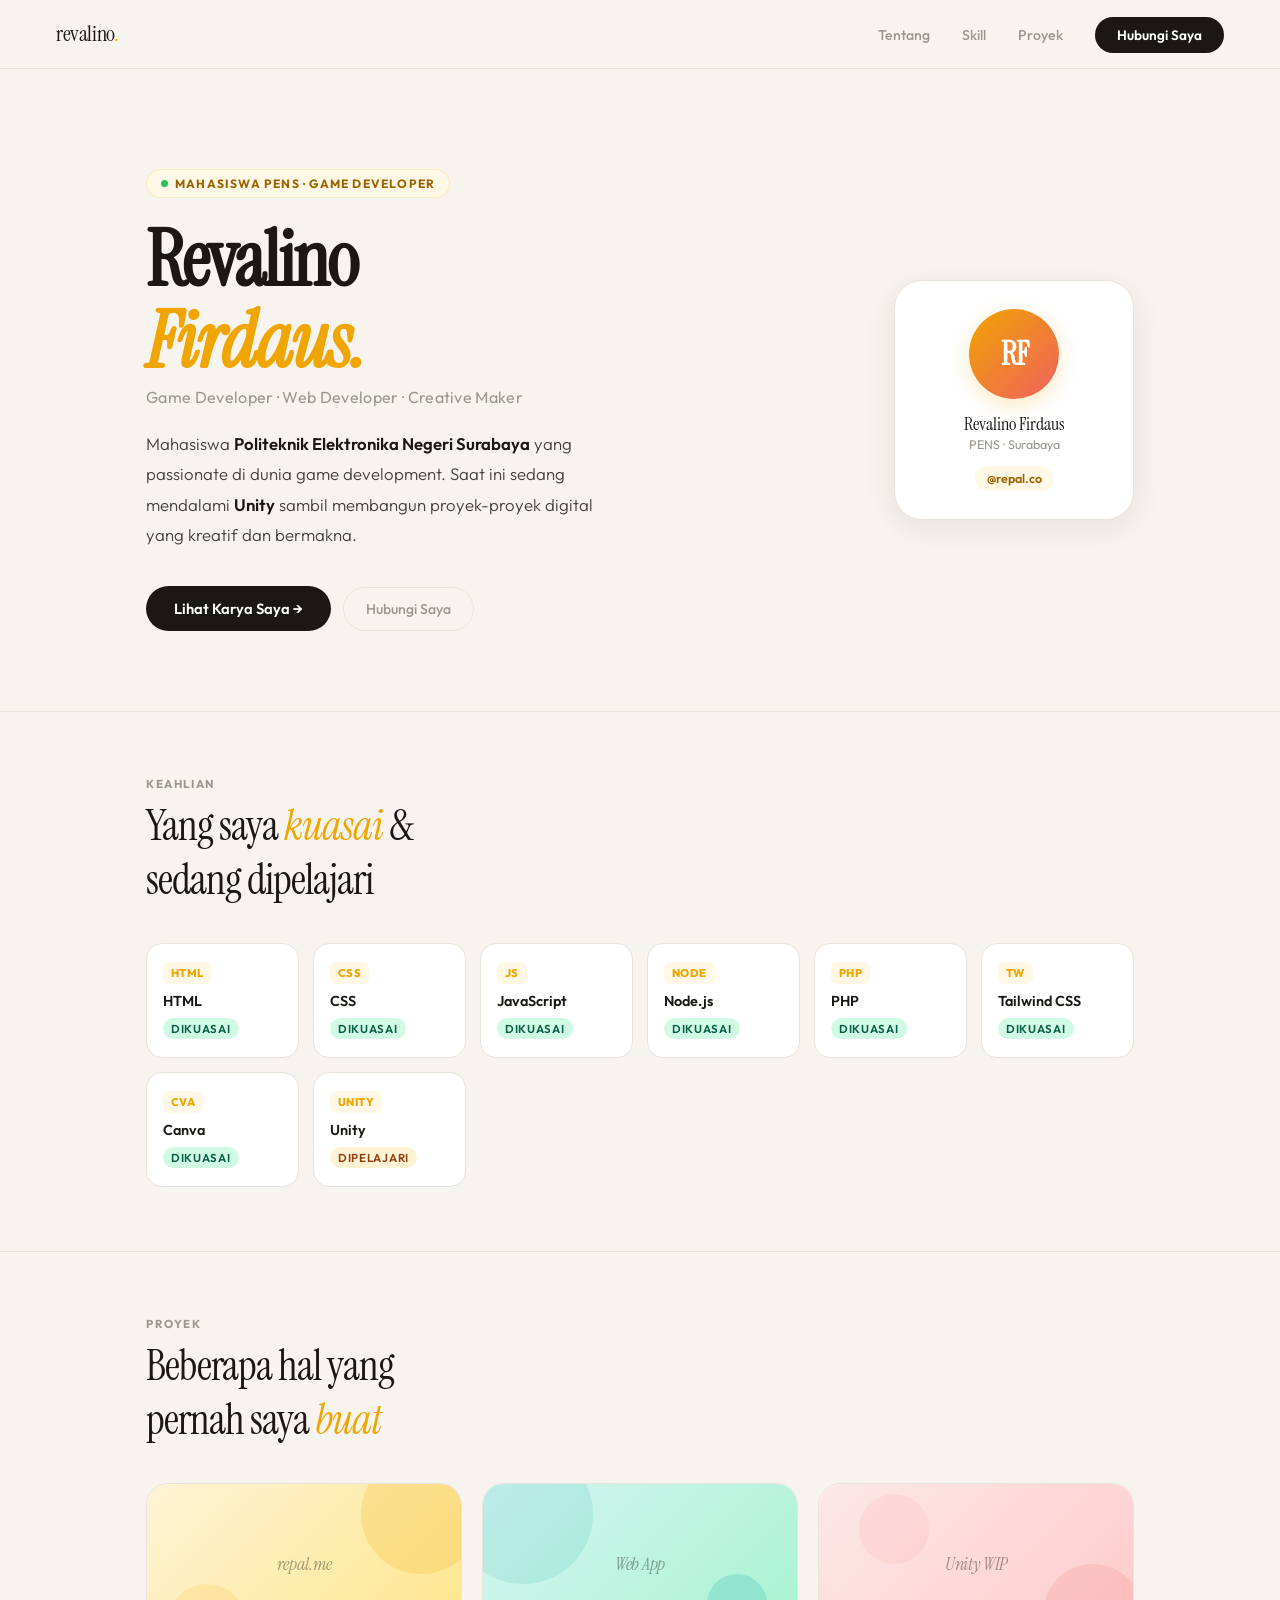
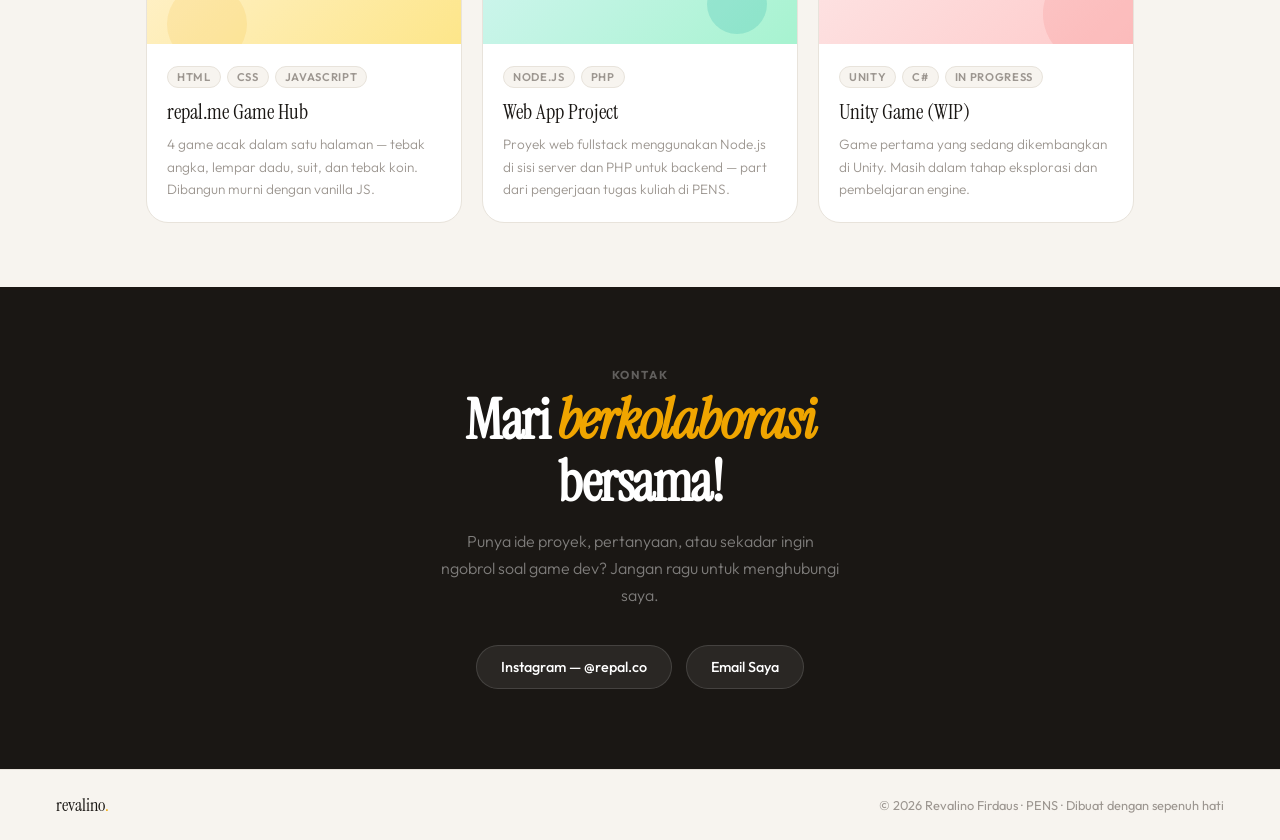
==== commit 581084de: "Update index.html" ====
--- a/index.html
+++ b/index.html
@@ -3,593 +3,651 @@
 <head>
   <meta charset="UTF-8">
   <meta name="viewport" content="width=device-width, initial-scale=1.0">
-  <title>repal.me · game random hub</title>
+  <title>Revalino Firdaus · Game Developer</title>
   <link rel="preconnect" href="https://fonts.googleapis.com">
   <link rel="preconnect" href="https://fonts.gstatic.com" crossorigin>
-  <link href="https://fonts.googleapis.com/css2?family=Syne:wght@400;600;700;800&family=DM+Sans:ital,opsz,wght@0,9..40,300;0,9..40,400;0,9..40,500;0,9..40,600;1,9..40,300&display=swap" rel="stylesheet">
+  <link href="https://fonts.googleapis.com/css2?family=Instrument+Serif:ital@0;1&family=Outfit:wght@300;400;500;600;700&display=swap" rel="stylesheet">
   <style>
     :root {
-      --cream: #faf7f2;
-      --warm-white: #fff9f2;
-      --sand: #f0ebe0;
-      --amber: #f59e0b;
-      --amber-light: #fde68a;
-      --amber-dark: #d97706;
-      --coral: #fb7185;
-      --teal: #14b8a6;
-      --violet: #8b5cf6;
-      --ink: #1c1917;
+      --bg: #f7f4ef;
+      --surface: #ffffff;
+      --ink: #1a1714;
       --ink-light: #44403c;
-      --muted: #78716c;
-      --border: #e7e0d6;
-      --card-bg: #ffffff;
-      --shadow-soft: 0 4px 24px rgba(28,25,23,0.07);
-      --shadow-med: 0 12px 40px rgba(28,25,23,0.12);
+      --muted: #9c9690;
+      --border: #e8e3db;
+      --amber: #f0a500;
+      --amber-pale: #fff8e6;
+      --teal: #0ea5a0;
+      --coral: #f06060;
+      --green: #22c55e;
     }
 
     * { margin: 0; padding: 0; box-sizing: border-box; }
+    html { scroll-behavior: smooth; }
 
     body {
-      font-family: 'DM Sans', sans-serif;
-      background: var(--cream);
-      min-height: 100vh;
-      padding: 32px 16px 48px;
+      font-family: 'Outfit', sans-serif;
+      background: var(--bg);
+      color: var(--ink);
+      overflow-x: hidden;
+    }
+
+    /* ─── NAV ─── */
+    nav {
+      display: flex;
+      align-items: center;
+      justify-content: space-between;
+      padding: 20px 56px;
+      border-bottom: 1px solid var(--border);
+      background: #f7f4efee;
+      position: sticky; top: 0; z-index: 100;
+      backdrop-filter: blur(14px);
+    }
+
+    .nav-logo {
+      font-family: 'Instrument Serif', serif;
+      font-size: 1.35rem;
+      color: var(--ink);
+      letter-spacing: -0.4px;
+    }
+    .nav-logo span { color: var(--amber); }
+
+    .nav-links { display: flex; gap: 32px; list-style: none; align-items: center; }
+    .nav-links a {
+      text-decoration: none;
+      color: var(--muted);
+      font-size: 0.88rem;
+      font-weight: 500;
+      transition: color 0.15s;
+    }
+    .nav-links a:hover { color: var(--ink); }
+
+    .nav-cta {
+      background: var(--ink) !important;
+      color: white !important;
+      padding: 9px 22px;
+      border-radius: 100px;
+      font-size: 0.85rem !important;
+      font-weight: 600 !important;
+      transition: background 0.15s, transform 0.1s;
+    }
+    .nav-cta:hover { background: var(--amber) !important; color: var(--ink) !important; transform: scale(1.03); }
+
+    /* ─── HERO ─── */
+    .hero {
+      max-width: 1100px;
+      margin: 0 auto;
+      padding: 100px 56px 80px;
+      display: grid;
+      grid-template-columns: 1fr auto;
+      gap: 48px;
+      align-items: center;
+    }
+
+    .hero-left { animation: fadeUp 0.7s ease both; }
+
+    .hero-badge {
+      display: inline-flex;
+      align-items: center;
+      gap: 7px;
+      background: var(--amber-pale);
+      border: 1px solid #f0c96050;
+      color: #9a6200;
+      font-size: 0.75rem;
+      font-weight: 700;
+      letter-spacing: 0.1em;
+      text-transform: uppercase;
+      padding: 6px 14px;
+      border-radius: 100px;
+      margin-bottom: 22px;
+    }
+
+    .hero-badge .dot {
+      width: 7px; height: 7px;
+      background: var(--green);
+      border-radius: 100px;
+      animation: pulse 2s infinite;
+    }
+
+    @keyframes pulse {
+      0%, 100% { opacity: 1; transform: scale(1); }
+      50% { opacity: 0.5; transform: scale(0.8); }
+    }
+
+    .hero h1 {
+      font-family: 'Instrument Serif', serif;
+      font-size: clamp(3rem, 6vw, 5.2rem);
+      letter-spacing: -2px;
+      line-height: 1.05;
+      color: var(--ink);
+      margin-bottom: 6px;
+    }
+
+    .hero h1 em { font-style: italic; color: var(--amber); }
+
+    .hero-role {
+      font-size: 1rem;
+      color: var(--muted);
+      font-weight: 400;
+      margin-bottom: 22px;
+      letter-spacing: 0.02em;
+    }
+
+    .hero-desc {
+      font-size: 1.05rem;
+      color: var(--ink-light);
+      font-weight: 300;
+      line-height: 1.8;
+      max-width: 480px;
+      margin-bottom: 36px;
+    }
+
+    .hero-desc strong { font-weight: 600; color: var(--ink); }
+
+    .hero-actions { display: flex; gap: 12px; align-items: center; flex-wrap: wrap; }
+
+    .btn-main {
+      background: var(--ink);
+      color: white;
+      text-decoration: none;
+      padding: 13px 28px;
+      border-radius: 100px;
+      font-weight: 600;
+      font-size: 0.92rem;
+      transition: background 0.15s, transform 0.1s;
+      display: inline-flex; align-items: center; gap: 8px;
+    }
+    .btn-main:hover { background: var(--amber); color: var(--ink); transform: scale(1.02); }
+
+    .btn-ghost {
+      color: var(--muted);
+      text-decoration: none;
+      font-size: 0.88rem;
+      font-weight: 500;
+      display: inline-flex; align-items: center; gap: 6px;
+      transition: color 0.15s;
+      border: 1.5px solid var(--border);
+      padding: 12px 22px;
+      border-radius: 100px;
+    }
+    .btn-ghost:hover { color: var(--ink); border-color: var(--ink); }
+
+    /* avatar card */
+    .hero-right {
+      animation: fadeUp 0.7s 0.15s ease both;
+      flex-shrink: 0;
+    }
+
+    .avatar-card {
+      width: 240px;
+      background: var(--surface);
+      border: 1.5px solid var(--border);
+      border-radius: 28px;
+      padding: 28px 24px;
+      text-align: center;
+      box-shadow: 0 8px 32px rgba(26,23,20,0.08);
+    }
+
+    .avatar {
+      width: 90px; height: 90px;
+      border-radius: 50%;
+      background: linear-gradient(135deg, var(--amber), var(--coral));
+      display: flex; align-items: center; justify-content: center;
+      font-family: 'Instrument Serif', serif;
+      font-size: 2rem;
+      font-weight: 700;
+      color: white;
+      letter-spacing: -1px;
+      margin: 0 auto 14px;
+      box-shadow: 0 6px 20px #f0a50040;
+    }
+
+    .avatar-name {
+      font-family: 'Instrument Serif', serif;
+      font-size: 1.1rem;
+      color: var(--ink);
+      margin-bottom: 2px;
+    }
+
+    .avatar-school {
+      font-size: 0.78rem;
+      color: var(--muted);
+      margin-bottom: 14px;
+    }
+
+    .avatar-ig {
+      display: inline-flex;
+      align-items: center;
+      gap: 5px;
+      background: var(--amber-pale);
+      color: #9a6200;
+      font-size: 0.78rem;
+      font-weight: 600;
+      padding: 5px 12px;
+      border-radius: 100px;
+      text-decoration: none;
+      transition: background 0.15s;
+    }
+    .avatar-ig:hover { background: #fde68a; }
+
+    /* ─── SKILLS ─── */
+    .section {
+      max-width: 1100px;
+      margin: 0 auto;
+      padding: 64px 56px;
+    }
+
+    .section-label {
+      font-size: 0.72rem;
+      font-weight: 700;
+      letter-spacing: 0.14em;
+      text-transform: uppercase;
+      color: var(--muted);
+      margin-bottom: 8px;
+    }
+
+    .section-title {
+      font-family: 'Instrument Serif', serif;
+      font-size: clamp(1.8rem, 3.5vw, 2.6rem);
+      letter-spacing: -1px;
+      color: var(--ink);
+      margin-bottom: 36px;
+    }
+    .section-title em { font-style: italic; color: var(--amber); }
+
+    .skills-grid {
+      display: grid;
+      grid-template-columns: repeat(auto-fill, minmax(150px, 1fr));
+      gap: 14px;
+    }
+
+    .skill-chip {
+      background: var(--surface);
+      border: 1.5px solid var(--border);
+      border-radius: 16px;
+      padding: 18px 16px;
       display: flex;
       flex-direction: column;
+      gap: 8px;
+      transition: transform 0.15s, box-shadow 0.15s;
+    }
+
+    .skill-chip:hover {
+      transform: translateY(-3px);
+      box-shadow: 0 8px 24px rgba(26,23,20,0.08);
+    }
+
+    .skill-chip .s-icon {
+      font-size: 0.7rem;
+      font-weight: 800;
+      letter-spacing: 0.04em;
+      text-transform: uppercase;
+      color: var(--amber);
+      background: var(--amber-pale);
+      border-radius: 6px;
+      padding: 4px 8px;
+      display: inline-block;
+      width: fit-content;
+    }
+    .skill-chip .s-name {
+      font-weight: 600;
+      font-size: 0.9rem;
+      color: var(--ink);
+    }
+    .skill-chip .s-level {
+      font-size: 0.72rem;
+      font-weight: 600;
+      letter-spacing: 0.06em;
+      text-transform: uppercase;
+      padding: 3px 8px;
+      border-radius: 100px;
+      display: inline-block;
+      width: fit-content;
+    }
+
+    .level-mastered { background: #d1fae5; color: #065f46; }
+    .level-learning { background: #fff3d6; color: #92400e; }
+
+    /* ─── PROJECTS ─── */
+    .divider {
+      border: none;
+      border-top: 1px solid var(--border);
+    }
+
+    .projects-grid {
+      display: grid;
+      grid-template-columns: repeat(auto-fill, minmax(300px, 1fr));
+      gap: 20px;
+    }
+
+    .project-card {
+      background: var(--surface);
+      border: 1.5px solid var(--border);
+      border-radius: 22px;
+      overflow: hidden;
+      transition: transform 0.2s ease, box-shadow 0.2s ease;
+    }
+
+    .project-card:hover {
+      transform: translateY(-5px);
+      box-shadow: 0 20px 48px rgba(26,23,20,0.1);
+    }
+
+    .project-thumb {
+      height: 160px;
+      display: flex;
       align-items: center;
-      color: var(--ink);
-      background-image: 
-        radial-gradient(circle at 80% 10%, #fde68a44 0%, transparent 50%),
-        radial-gradient(circle at 10% 80%, #14b8a622 0%, transparent 40%);
-    }
-
-    .container {
-      max-width: 1200px;
-      width: 100%;
-    }
-
-    /* ── HEADER ── */
-    .brand {
-      text-align: center;
-      margin-bottom: 48px;
-      padding: 0 8px;
-    }
-
-    .brand-tag {
-      display: inline-flex;
-      align-items: center;
-      gap: 6px;
-      background: var(--amber-light);
-      color: #92400e;
-      font-family: 'Syne', sans-serif;
-      font-size: 0.72rem;
-      font-weight: 700;
-      letter-spacing: 0.12em;
-      text-transform: uppercase;
-      padding: 5px 14px;
-      border-radius: 100px;
-      margin-bottom: 14px;
-    }
-
-    .brand h1 {
-      font-family: 'Syne', sans-serif;
-      font-size: clamp(3rem, 8vw, 5.5rem);
-      font-weight: 800;
-      letter-spacing: -3px;
-      color: var(--ink);
-      line-height: 1;
-      margin-bottom: 10px;
-    }
-
-    .brand h1 .dot {
-      color: var(--amber);
-    }
-
-    .brand p {
-      font-size: 1rem;
-      color: var(--muted);
-      font-weight: 300;
-      letter-spacing: 0.02em;
-    }
-
-    /* ── GRID ── */
-    .game-grid {
-      display: grid;
-      grid-template-columns: repeat(auto-fit, minmax(280px, 1fr));
-      gap: 20px;
-      margin-bottom: 48px;
-    }
-
-    .game-card {
-      background: var(--card-bg);
-      border-radius: 28px;
-      padding: 28px 24px 32px;
-      box-shadow: var(--shadow-soft);
-      border: 1.5px solid var(--border);
-      display: flex;
-      flex-direction: column;
-      transition: transform 0.2s ease, box-shadow 0.2s ease;
+      justify-content: center;
       position: relative;
       overflow: hidden;
     }
 
-    .game-card::before {
+    .project-thumb::before,
+    .project-thumb::after {
       content: '';
       position: absolute;
-      top: 0; left: 0; right: 0;
-      height: 4px;
-      border-radius: 28px 28px 0 0;
-    }
-
-    .game-card:nth-child(1)::before { background: linear-gradient(90deg, var(--amber), var(--coral)); }
-    .game-card:nth-child(2)::before { background: linear-gradient(90deg, var(--teal), #06b6d4); }
-    .game-card:nth-child(3)::before { background: linear-gradient(90deg, var(--violet), #ec4899); }
-    .game-card:nth-child(4)::before { background: linear-gradient(90deg, var(--coral), var(--amber)); }
-
-    .game-card:hover {
-      transform: translateY(-5px);
-      box-shadow: var(--shadow-med);
-    }
-
-    .game-title {
+      border-radius: 50%;
+    }
+
+    .thumb-1 { background: linear-gradient(135deg, #fff3d6, #fde68a); }
+    .thumb-1::before { width: 120px; height: 120px; background: #f0a50030; top: -30px; right: -20px; }
+    .thumb-1::after  { width: 80px;  height: 80px;  background: #f0a50020; bottom: -20px; left: 20px; }
+
+    .thumb-2 { background: linear-gradient(135deg, #d6f5f3, #a7f3d0); }
+    .thumb-2::before { width: 140px; height: 140px; background: #0ea5a020; top: -40px; left: -30px; }
+    .thumb-2::after  { width: 60px;  height: 60px;  background: #0ea5a030; bottom: 10px; right: 30px; }
+
+    .thumb-3 { background: linear-gradient(135deg, #fde8e8, #fecaca); }
+    .thumb-3::before { width: 100px; height: 100px; background: #f0606025; bottom: -20px; right: -10px; }
+    .thumb-3::after  { width: 70px;  height: 70px;  background: #f0606015; top: 10px; left: 40px; }
+
+    .thumb-label {
+      font-family: 'Instrument Serif', serif;
+      font-size: 1.1rem;
+      font-style: italic;
+      letter-spacing: -0.3px;
+      color: rgba(26,23,20,0.4);
+      position: relative;
+      z-index: 1;
+    }
+
+    .project-body { padding: 22px 20px; }
+
+    .project-tags {
+      display: flex;
+      gap: 6px;
+      flex-wrap: wrap;
+      margin-bottom: 10px;
+    }
+
+    .tag {
+      font-size: 0.7rem;
+      font-weight: 600;
+      letter-spacing: 0.06em;
+      text-transform: uppercase;
+      background: var(--bg);
+      border: 1px solid var(--border);
+      color: var(--muted);
+      padding: 3px 9px;
+      border-radius: 100px;
+    }
+
+    .project-name {
+      font-family: 'Instrument Serif', serif;
+      font-size: 1.3rem;
+      color: var(--ink);
+      margin-bottom: 8px;
+    }
+
+    .project-desc {
+      font-size: 0.85rem;
+      color: var(--muted);
+      line-height: 1.65;
+      font-weight: 300;
+    }
+
+    /* ─── CONTACT ─── */
+    .contact-section {
+      background: var(--ink);
+      padding: 80px 56px;
+      text-align: center;
+    }
+
+    .contact-section .section-label { color: #ffffff50; }
+
+    .contact-section h2 {
+      font-family: 'Instrument Serif', serif;
+      font-size: clamp(2rem, 5vw, 3.5rem);
+      letter-spacing: -1.5px;
+      color: white;
+      margin-bottom: 14px;
+      line-height: 1.1;
+    }
+
+    .contact-section h2 em { font-style: italic; color: var(--amber); }
+
+    .contact-section p {
+      font-size: 1rem;
+      color: #ffffff70;
+      font-weight: 300;
+      margin-bottom: 36px;
+      max-width: 400px;
+      margin-left: auto; margin-right: auto;
+      line-height: 1.7;
+    }
+
+    .contact-links {
+      display: flex;
+      gap: 14px;
+      justify-content: center;
+      flex-wrap: wrap;
+    }
+
+    .contact-link {
+      background: #ffffff12;
+      border: 1.5px solid #ffffff20;
+      color: white;
+      text-decoration: none;
+      padding: 12px 24px;
+      border-radius: 100px;
+      font-size: 0.9rem;
+      font-weight: 500;
+      display: inline-flex; align-items: center; gap: 8px;
+      transition: background 0.15s, transform 0.1s;
+    }
+    .contact-link:hover { background: var(--amber); color: var(--ink); border-color: var(--amber); transform: scale(1.03); }
+
+    /* ─── FOOTER ─── */
+    footer {
+      border-top: 1px solid var(--border);
+      padding: 24px 56px;
       display: flex;
       align-items: center;
-      gap: 10px;
-      font-family: 'Syne', sans-serif;
-      font-size: 1.3rem;
-      font-weight: 700;
-      color: var(--ink);
-      margin-bottom: 22px;
-      padding-bottom: 16px;
-      border-bottom: 1.5px solid var(--border);
-    }
-
-    .game-title .icon {
-      font-size: 1.5rem;
-      background: var(--sand);
-      width: 44px; height: 44px;
-      border-radius: 12px;
-      display: flex; align-items: center; justify-content: center;
-      flex-shrink: 0;
-    }
-
-    .game-content {
-      flex: 1;
-      display: flex;
-      flex-direction: column;
-      gap: 14px;
-    }
-
-    /* ── INPUTS ── */
-    input[type="number"] {
-      background: var(--sand);
-      border: 2px solid var(--border);
-      border-radius: 14px;
-      padding: 13px 16px;
-      color: var(--ink);
-      font-size: 1.2rem;
-      font-family: 'Syne', sans-serif;
-      font-weight: 600;
-      text-align: center;
-      width: 100%;
-      transition: border-color 0.15s, box-shadow 0.15s;
-      outline: none;
-    }
-
-    input[type="number"]:focus {
-      border-color: var(--amber);
-      box-shadow: 0 0 0 4px #fde68a60;
-    }
-
-    input::placeholder { color: var(--muted); font-family: 'DM Sans', sans-serif; font-size: 1rem; font-weight: 300; }
-
-    .range-badge {
-      background: var(--sand);
-      border-radius: 100px;
-      padding: 5px 14px;
-      text-align: center;
-      font-size: 0.8rem;
-      font-weight: 600;
-      color: var(--muted);
-      letter-spacing: 0.05em;
-    }
-
-    /* ── BUTTONS ── */
-    .btn {
-      border: 2px solid var(--border);
-      border-radius: 14px;
-      padding: 12px 20px;
-      font-family: 'DM Sans', sans-serif;
-      font-weight: 600;
-      font-size: 0.95rem;
-      cursor: pointer;
-      background: var(--sand);
-      color: var(--ink-light);
-      transition: all 0.15s ease;
-      display: inline-flex; align-items: center; justify-content: center; gap: 7px;
-    }
-
-    .btn:hover { background: var(--border); border-color: #d0c9be; }
-    .btn:active { transform: scale(0.97); }
-
-    .btn-primary {
-      background: var(--amber);
-      border-color: var(--amber-dark);
-      color: #451a03;
-      font-weight: 700;
-      flex: 1;
-      box-shadow: 0 3px 12px #f59e0b40;
-    }
-
-    .btn-primary:hover { background: var(--amber-dark); border-color: #92400e; color: white; }
-
-    .btn-row { display: flex; gap: 10px; }
-
-    /* ── RESULT BOX ── */
-    .result-box {
-      background: var(--sand);
-      border-radius: 14px;
-      padding: 14px 16px;
-      font-weight: 600;
-      font-size: 1.05rem;
-      text-align: center;
-      color: var(--ink-light);
-      border: 1.5px solid var(--border);
-      transition: all 0.2s ease;
-    }
-
-    .result-box.win {
-      background: #d1fae5;
-      border-color: #6ee7b7;
-      color: #065f46;
-    }
-
-    .result-box.lose {
-      background: #fee2e2;
-      border-color: #fca5a5;
-      color: #7f1d1d;
-    }
-
-    .result-box.tie {
-      background: #e0f2fe;
-      border-color: #7dd3fc;
-      color: #0c4a6e;
-    }
-
-    /* ── DICE ── */
-    .dice-display {
-      font-size: 4.5rem;
-      text-align: center;
-      background: var(--sand);
-      border-radius: 20px;
-      padding: 12px;
-      border: 1.5px solid var(--border);
-      line-height: 1.3;
-      transition: transform 0.15s ease;
-    }
-
-    .dice-display.rolling {
-      animation: diceShake 0.4s ease;
-    }
-
-    @keyframes diceShake {
-      0%, 100% { transform: rotate(0deg) scale(1); }
-      20% { transform: rotate(-10deg) scale(1.1); }
-      50% { transform: rotate(8deg) scale(1.15); }
-      80% { transform: rotate(-5deg) scale(1.05); }
-    }
-
-    /* ── SUIT ── */
-    .suit-buttons {
-      display: flex;
-      gap: 10px;
-      justify-content: center;
-    }
-
-    .suit-btn {
-      flex: 1;
-      background: var(--sand);
-      border: 2px solid var(--border);
-      border-radius: 16px;
-      padding: 14px 0;
-      font-size: 2rem;
-      cursor: pointer;
-      transition: all 0.15s;
-    }
-
-    .suit-btn:hover { background: var(--amber-light); border-color: var(--amber); transform: scale(1.05); }
-    .suit-btn:active { transform: scale(0.95); }
-
-    .suit-info {
-      display: flex;
       justify-content: space-between;
-      align-items: center;
-      background: var(--sand);
-      border-radius: 14px;
-      padding: 12px 16px;
-      border: 1.5px solid var(--border);
-      font-size: 0.9rem;
-      color: var(--ink-light);
-      font-weight: 500;
-    }
-
-    .suit-info strong { font-family: 'Syne', sans-serif; font-size: 1rem; }
-
-    /* ── COIN ── */
-    .coin-display {
-      font-size: 3.5rem;
-      text-align: center;
-      background: var(--sand);
-      border-radius: 20px;
-      padding: 14px;
-      border: 1.5px solid var(--border);
-      transition: transform 0.1s;
-    }
-
-    .coin-display.flip-anim {
-      animation: coinFlip 0.5s ease;
-    }
-
-    @keyframes coinFlip {
-      0% { transform: scaleY(1); }
-      25% { transform: scaleY(0.05); }
-      50% { transform: scaleY(1); }
-      75% { transform: scaleY(0.05); }
-      100% { transform: scaleY(1); }
-    }
-
-    .coin-guess-row { display: flex; gap: 8px; }
-    .coin-guess-row .btn { flex: 1; }
-
-    /* ── HISTORY ── */
-    .history-text {
-      font-size: 0.82rem;
-      color: var(--muted);
-      line-height: 1.6;
-    }
-
-    /* ── FOOTER ── */
-    .footer {
-      text-align: center;
-      color: var(--muted);
-      font-size: 0.85rem;
-      border-top: 1.5px solid var(--border);
-      padding-top: 24px;
-      font-weight: 300;
+      background: var(--bg);
+    }
+
+    .footer-logo {
+      font-family: 'Instrument Serif', serif;
+      font-size: 1.1rem;
+      color: var(--ink);
+    }
+    .footer-logo span { color: var(--amber); }
+    footer p { font-size: 0.8rem; color: var(--muted); }
+
+    /* ─── ANIMATIONS ─── */
+    @keyframes fadeUp {
+      from { opacity: 0; transform: translateY(22px); }
+      to   { opacity: 1; transform: translateY(0); }
+    }
+
+    /* ─── RESPONSIVE ─── */
+    @media (max-width: 860px) {
+      nav { padding: 18px 24px; }
+      .nav-links { display: none; }
+      .hero { grid-template-columns: 1fr; padding: 64px 24px 48px; }
+      .hero-right { display: flex; justify-content: center; }
+      .section { padding: 48px 24px; }
+      .contact-section { padding: 64px 24px; }
+      footer { flex-direction: column; gap: 8px; text-align: center; padding: 24px; }
     }
   </style>
 </head>
 <body>
-  <div class="container">
-    <div class="brand">
-      <div class="brand-tag">🎰 Game Random Hub</div>
-      <h1>repal<span class="dot">.</span>me</h1>
-      <p>4 game acak · 1 halaman · mainkan sepuasnya</p>
+
+  <!-- NAV -->
+  <nav>
+    <div class="nav-logo">revalino<span>.</span></div>
+    <ul class="nav-links">
+      <li><a href="#about">Tentang</a></li>
+      <li><a href="#skills">Skill</a></li>
+      <li><a href="#projects">Proyek</a></li>
+      <li><a href="#contact" class="nav-cta">Hubungi Saya</a></li>
+    </ul>
+  </nav>
+
+  <!-- HERO -->
+  <section id="about">
+    <div class="hero">
+      <div class="hero-left">
+        <div class="hero-badge">
+          <span class="dot"></span>
+          Mahasiswa PENS · Game Developer
+        </div>
+        <h1>Revalino<br><em>Firdaus.</em></h1>
+        <p class="hero-role">Game Developer · Web Developer · Creative Maker</p>
+        <p class="hero-desc">
+          Mahasiswa <strong>Politeknik Elektronika Negeri Surabaya</strong> yang passionate di dunia game development. Saat ini sedang mendalami <strong>Unity</strong> sambil membangun proyek-proyek digital yang kreatif dan bermakna.
+        </p>
+        <div class="hero-actions">
+          <a href="#projects" class="btn-main">Lihat Karya Saya →</a>
+          <a href="#contact" class="btn-ghost">Hubungi Saya</a>
+        </div>
+      </div>
+      <div class="hero-right">
+        <div class="avatar-card">
+          <div class="avatar">RF</div>
+          <div class="avatar-name">Revalino Firdaus</div>
+          <div class="avatar-school">PENS · Surabaya</div>
+          <a href="https://instagram.com/repal.co" target="_blank" class="avatar-ig">
+            @repal.co
+          </a>
+        </div>
+      </div>
     </div>
-
-    <div class="game-grid">
-
-      <!-- GAME 1: TEBAK ANGKA -->
-      <div class="game-card">
-        <div class="game-title">
-          <div class="icon">🔢</div>
-          Tebak Angka
+  </section>
+
+  <hr class="divider">
+
+  <!-- SKILLS -->
+  <section class="section" id="skills">
+    <div class="section-label">Keahlian</div>
+    <div class="section-title">Yang saya <em>kuasai</em> &<br>sedang dipelajari</div>
+    <div class="skills-grid">
+      <div class="skill-chip">
+        <div class="s-icon">HTML</div>
+        <div class="s-name">HTML</div>
+        <span class="s-level level-mastered">Dikuasai</span>
+      </div>
+      <div class="skill-chip">
+        <div class="s-icon">CSS</div>
+        <div class="s-name">CSS</div>
+        <span class="s-level level-mastered">Dikuasai</span>
+      </div>
+      <div class="skill-chip">
+        <div class="s-icon">JS</div>
+        <div class="s-name">JavaScript</div>
+        <span class="s-level level-mastered">Dikuasai</span>
+      </div>
+      <div class="skill-chip">
+        <div class="s-icon">Node</div>
+        <div class="s-name">Node.js</div>
+        <span class="s-level level-mastered">Dikuasai</span>
+      </div>
+      <div class="skill-chip">
+        <div class="s-icon">PHP</div>
+        <div class="s-name">PHP</div>
+        <span class="s-level level-mastered">Dikuasai</span>
+      </div>
+      <div class="skill-chip">
+        <div class="s-icon">TW</div>
+        <div class="s-name">Tailwind CSS</div>
+        <span class="s-level level-mastered">Dikuasai</span>
+      </div>
+      <div class="skill-chip">
+        <div class="s-icon">CVA</div>
+        <div class="s-name">Canva</div>
+        <span class="s-level level-mastered">Dikuasai</span>
+      </div>
+      <div class="skill-chip">
+        <div class="s-icon">Unity</div>
+        <div class="s-name">Unity</div>
+        <span class="s-level level-learning">Dipelajari</span>
+      </div>
+    </div>
+  </section>
+
+  <hr class="divider">
+
+  <!-- PROJECTS -->
+  <section class="section" id="projects">
+    <div class="section-label">Proyek</div>
+    <div class="section-title">Beberapa hal yang<br>pernah saya <em>buat</em></div>
+    <div class="projects-grid">
+      <div class="project-card">
+        <div class="project-thumb thumb-1"><span class="thumb-label">repal.me</span></div>
+        <div class="project-body">
+          <div class="project-tags">
+            <span class="tag">HTML</span>
+            <span class="tag">CSS</span>
+            <span class="tag">JavaScript</span>
+          </div>
+          <div class="project-name">repal.me Game Hub</div>
+          <p class="project-desc">4 game acak dalam satu halaman — tebak angka, lempar dadu, suit, dan tebak koin. Dibangun murni dengan vanilla JS.</p>
         </div>
-        <div class="game-content">
-          <div class="range-badge">Rentang angka: 1 — 100</div>
-          <input type="number" id="guessInput" min="1" max="100" placeholder="Masukkan tebakanmu...">
-          <div class="btn-row">
-            <button class="btn btn-primary" id="guessBtn">🔮 Tebak</button>
-            <button class="btn" id="newGameBtn">🔄 Baru</button>
+      </div>
+      <div class="project-card">
+        <div class="project-thumb thumb-2"><span class="thumb-label">Web App</span></div>
+        <div class="project-body">
+          <div class="project-tags">
+            <span class="tag">Node.js</span>
+            <span class="tag">PHP</span>
           </div>
-          <div class="result-box" id="guessFeedback">🤔 Masukkan angka 1–100</div>
-          <div class="history-text">Riwayat: <span id="historyGuess">(kosong)</span></div>
+          <div class="project-name">Web App Project</div>
+          <p class="project-desc">Proyek web fullstack menggunakan Node.js di sisi server dan PHP untuk backend — part dari pengerjaan tugas kuliah di PENS.</p>
         </div>
       </div>
-
-      <!-- GAME 2: LEMPAR DADU -->
-      <div class="game-card">
-        <div class="game-title">
-          <div class="icon">🎲</div>
-          Lempar Dadu
+      <div class="project-card">
+        <div class="project-thumb thumb-3"><span class="thumb-label">Unity WIP</span></div>
+        <div class="project-body">
+          <div class="project-tags">
+            <span class="tag">Unity</span>
+            <span class="tag">C#</span>
+            <span class="tag">In Progress</span>
+          </div>
+          <div class="project-name">Unity Game (WIP)</div>
+          <p class="project-desc">Game pertama yang sedang dikembangkan di Unity. Masih dalam tahap eksplorasi dan pembelajaran engine.</p>
         </div>
-        <div class="game-content">
-          <div class="dice-display" id="diceValue">⚀</div>
-          <button class="btn btn-primary" id="rollDiceBtn">🔄 Lempar Dadu</button>
-          <div class="result-box" id="diceResult">Klik untuk melempar dadu</div>
-        </div>
-      </div>
-
-      <!-- GAME 3: SUIT -->
-      <div class="game-card">
-        <div class="game-title">
-          <div class="icon">✂️</div>
-          Suit vs Komputer
-        </div>
-        <div class="game-content">
-          <div class="suit-buttons">
-            <button class="suit-btn" id="suitBatu" title="Batu">🪨</button>
-            <button class="suit-btn" id="suitGunting" title="Gunting">✂️</button>
-            <button class="suit-btn" id="suitKertas" title="Kertas">📄</button>
-          </div>
-          <div class="result-box" id="suitResult">Pilih batu, gunting, atau kertas</div>
-          <div class="suit-info">
-            <span>Komputer: <strong id="suitComp">❓</strong></span>
-            <span>Skor: <strong id="suitScore">0 – 0</strong></span>
-          </div>
-        </div>
-      </div>
-
-      <!-- GAME 4: TEBAK KOIN -->
-      <div class="game-card">
-        <div class="game-title">
-          <div class="icon">🪙</div>
-          Tebak Koin
-        </div>
-        <div class="game-content">
-          <div class="coin-display" id="coinSide">🪙</div>
-          <button class="btn btn-primary" id="coinFlip">🎲 Lempar Koin</button>
-          <div class="coin-guess-row">
-            <button class="btn" id="coinGambar">👑 Gambar</button>
-            <button class="btn" id="coinAngka">🔢 Angka</button>
-          </div>
-          <div class="result-box" id="coinResult">Lempar dulu, lalu tebak!</div>
-        </div>
-      </div>
-
+      </div>
     </div>
-
-    <div class="footer">
-      © 2026 repal.me · semua hasil benar‑benar acak
+  </section>
+
+  <!-- CONTACT -->
+  <section class="contact-section" id="contact">
+    <div class="section-label">Kontak</div>
+    <h2>Mari <em>berkolaborasi</em><br>bersama!</h2>
+    <p>Punya ide proyek, pertanyaan, atau sekadar ingin ngobrol soal game dev? Jangan ragu untuk menghubungi saya.</p>
+    <div class="contact-links">
+      <a href="https://instagram.com/repal.co" target="_blank" class="contact-link">
+        Instagram — @repal.co
+      </a>
+      <a href="mailto:revalinofirdaus@gt.students.pens.ac.id" class="contact-link">
+        Email Saya
+      </a>
     </div>
-  </div>
-
-  <script>
-  (function () {
-    // ---------- GAME 1: Tebak Angka ----------
-    let secretNumber = Math.floor(Math.random() * 100) + 1;
-    let guessHistory = [];
-    let gameWon = false;
-
-    const guessInput = document.getElementById('guessInput');
-    const guessBtn = document.getElementById('guessBtn');
-    const newGameBtn = document.getElementById('newGameBtn');
-    const guessFeedback = document.getElementById('guessFeedback');
-    const historyGuess = document.getElementById('historyGuess');
-
-    function updateGuessUI() {
-      guessFeedback.className = 'result-box';
-      if (gameWon) {
-        guessFeedback.innerText = '🎉 SELAMAT! Angkamu benar!';
-        guessFeedback.classList.add('win');
-        guessBtn.disabled = true;
-        guessInput.disabled = true;
-      } else {
-        guessBtn.disabled = false;
-        guessInput.disabled = false;
-      }
-      historyGuess.innerText = guessHistory.length === 0
-        ? '(kosong)'
-        : guessHistory.map(g => g.value + (g.result === 'benar' ? '✅' : g.result === 'tinggi' ? '🔺' : '🔻')).join('  ');
-    }
-
-    guessBtn.addEventListener('click', function () {
-      if (gameWon) return;
-      const val = parseInt(guessInput.value);
-      if (isNaN(val) || val < 1 || val > 100) {
-        guessFeedback.className = 'result-box lose';
-        guessFeedback.innerText = '⚠️ Masukkan angka antara 1 hingga 100!';
-        return;
-      }
-      let result = '';
-      guessFeedback.className = 'result-box';
-      if (val === secretNumber) {
-        result = 'benar'; gameWon = true;
-        guessFeedback.classList.add('win');
-        guessFeedback.innerText = '🎉 SELAMAT! Angkamu benar!';
-      } else if (val > secretNumber) {
-        result = 'tinggi';
-        guessFeedback.classList.add('lose');
-        guessFeedback.innerText = '🔺 Terlalu tinggi! Coba lebih kecil.';
-      } else {
-        result = 'rendah';
-        guessFeedback.classList.add('tie');
-        guessFeedback.innerText = '🔻 Terlalu rendah! Coba lebih besar.';
-      }
-      guessHistory.push({ value: val, result });
-      updateGuessUI();
-      guessInput.value = '';
-    });
-
-    newGameBtn.addEventListener('click', function () {
-      secretNumber = Math.floor(Math.random() * 100) + 1;
-      guessHistory = []; gameWon = false;
-      guessFeedback.className = 'result-box';
-      guessFeedback.innerText = '🔄 Angka baru telah dipilih!';
-      guessBtn.disabled = false;
-      guessInput.disabled = false;
-      historyGuess.innerText = '(kosong)';
-    });
-
-    guessInput.addEventListener('keypress', e => { if (e.key === 'Enter') guessBtn.click(); });
-
-    // ---------- GAME 2: Dadu ----------
-    const diceValue = document.getElementById('diceValue');
-    const diceResult = document.getElementById('diceResult');
-    const rollDiceBtn = document.getElementById('rollDiceBtn');
-    const diceIcons = ['⚀', '⚁', '⚂', '⚃', '⚄', '⚅'];
-
-    rollDiceBtn.addEventListener('click', function () {
-      diceValue.classList.add('rolling');
-      setTimeout(() => diceValue.classList.remove('rolling'), 400);
-      const roll = Math.floor(Math.random() * 6) + 1;
-      diceValue.innerText = diceIcons[roll - 1];
-      diceResult.className = 'result-box';
-      diceResult.innerText = `Hasil: ${roll}  (${diceIcons[roll - 1]})`;
-    });
-
-    // ---------- GAME 3: Suit ----------
-    const suitResult = document.getElementById('suitResult');
-    const suitComp = document.getElementById('suitComp');
-    const suitScore = document.getElementById('suitScore');
-    let playerScore = 0, compScore = 0;
-
-    function suitGame(playerChoice) {
-      const choices = ['batu', 'gunting', 'kertas'];
-      const compChoice = choices[Math.floor(Math.random() * 3)];
-      const icons = { batu: '🪨', gunting: '✂️', kertas: '📄' };
-      suitComp.innerText = icons[compChoice];
-      suitResult.className = 'result-box';
-      if (playerChoice === compChoice) {
-        suitResult.classList.add('tie');
-        suitResult.innerText = '🤝 Seri!';
-      } else if (
-        (playerChoice === 'batu' && compChoice === 'gunting') ||
-        (playerChoice === 'gunting' && compChoice === 'kertas') ||
-        (playerChoice === 'kertas' && compChoice === 'batu')
-      ) {
-        suitResult.classList.add('win');
-        suitResult.innerText = '✅ Kamu menang!';
-        playerScore++;
-      } else {
-        suitResult.classList.add('lose');
-        suitResult.innerText = '❌ Komputer menang';
-        compScore++;
-      }
-      suitScore.innerText = `${playerScore} – ${compScore}`;
-    }
-
-    document.getElementById('suitBatu').addEventListener('click', () => suitGame('batu'));
-    document.getElementById('suitGunting').addEventListener('click', () => suitGame('gunting'));
-    document.getElementById('suitKertas').addEventListener('click', () => suitGame('kertas'));
-
-    // ---------- GAME 4: Koin ----------
-    const coinSide = document.getElementById('coinSide');
-    const coinResult = document.getElementById('coinResult');
-    let currentCoinResult = '';
-
-    document.getElementById('coinFlip').addEventListener('click', function () {
-      coinSide.classList.add('flip-anim');
-      setTimeout(() => coinSide.classList.remove('flip-anim'), 500);
-      currentCoinResult = Math.random() < 0.5 ? 'gambar' : 'angka';
-      coinSide.innerText = currentCoinResult === 'gambar' ? '👑' : '🔢';
-      coinResult.className = 'result-box';
-      coinResult.innerText = `Muncul: ${currentCoinResult === 'gambar' ? 'Gambar 👑' : 'Angka 🔢'}`;
-    });
-
-    document.getElementById('coinGambar').addEventListener('click', function () {
-      if (!currentCoinResult) { coinResult.innerText = '⚠️ Lempar koin dulu!'; return; }
-      coinResult.className = 'result-box ' + (currentCoinResult === 'gambar' ? 'win' : 'lose');
-      coinResult.innerText = currentCoinResult === 'gambar' ? '✅ Benar! Gambar 👑' : '❌ Salah, muncul Angka 🔢';
-    });
-
-    document.getElementById('coinAngka').addEventListener('click', function () {
-      if (!currentCoinResult) { coinResult.innerText = '⚠️ Lempar koin dulu!'; return; }
-      coinResult.className = 'result-box ' + (currentCoinResult === 'angka' ? 'win' : 'lose');
-      coinResult.innerText = currentCoinResult === 'angka' ? '✅ Benar! Angka 🔢' : '❌ Salah, muncul Gambar 👑';
-    });
-
-  })();
-  </script>
-</body>
-</html>
+  </section>
+
+  <!-- FOOTER -->
+  <footer>
+    <div class="footer-logo">revalino<span>.</span></div>
+    <p>© 2026 Revalino Firdaus · PENS · Dibuat dengan sepenuh hati</p>
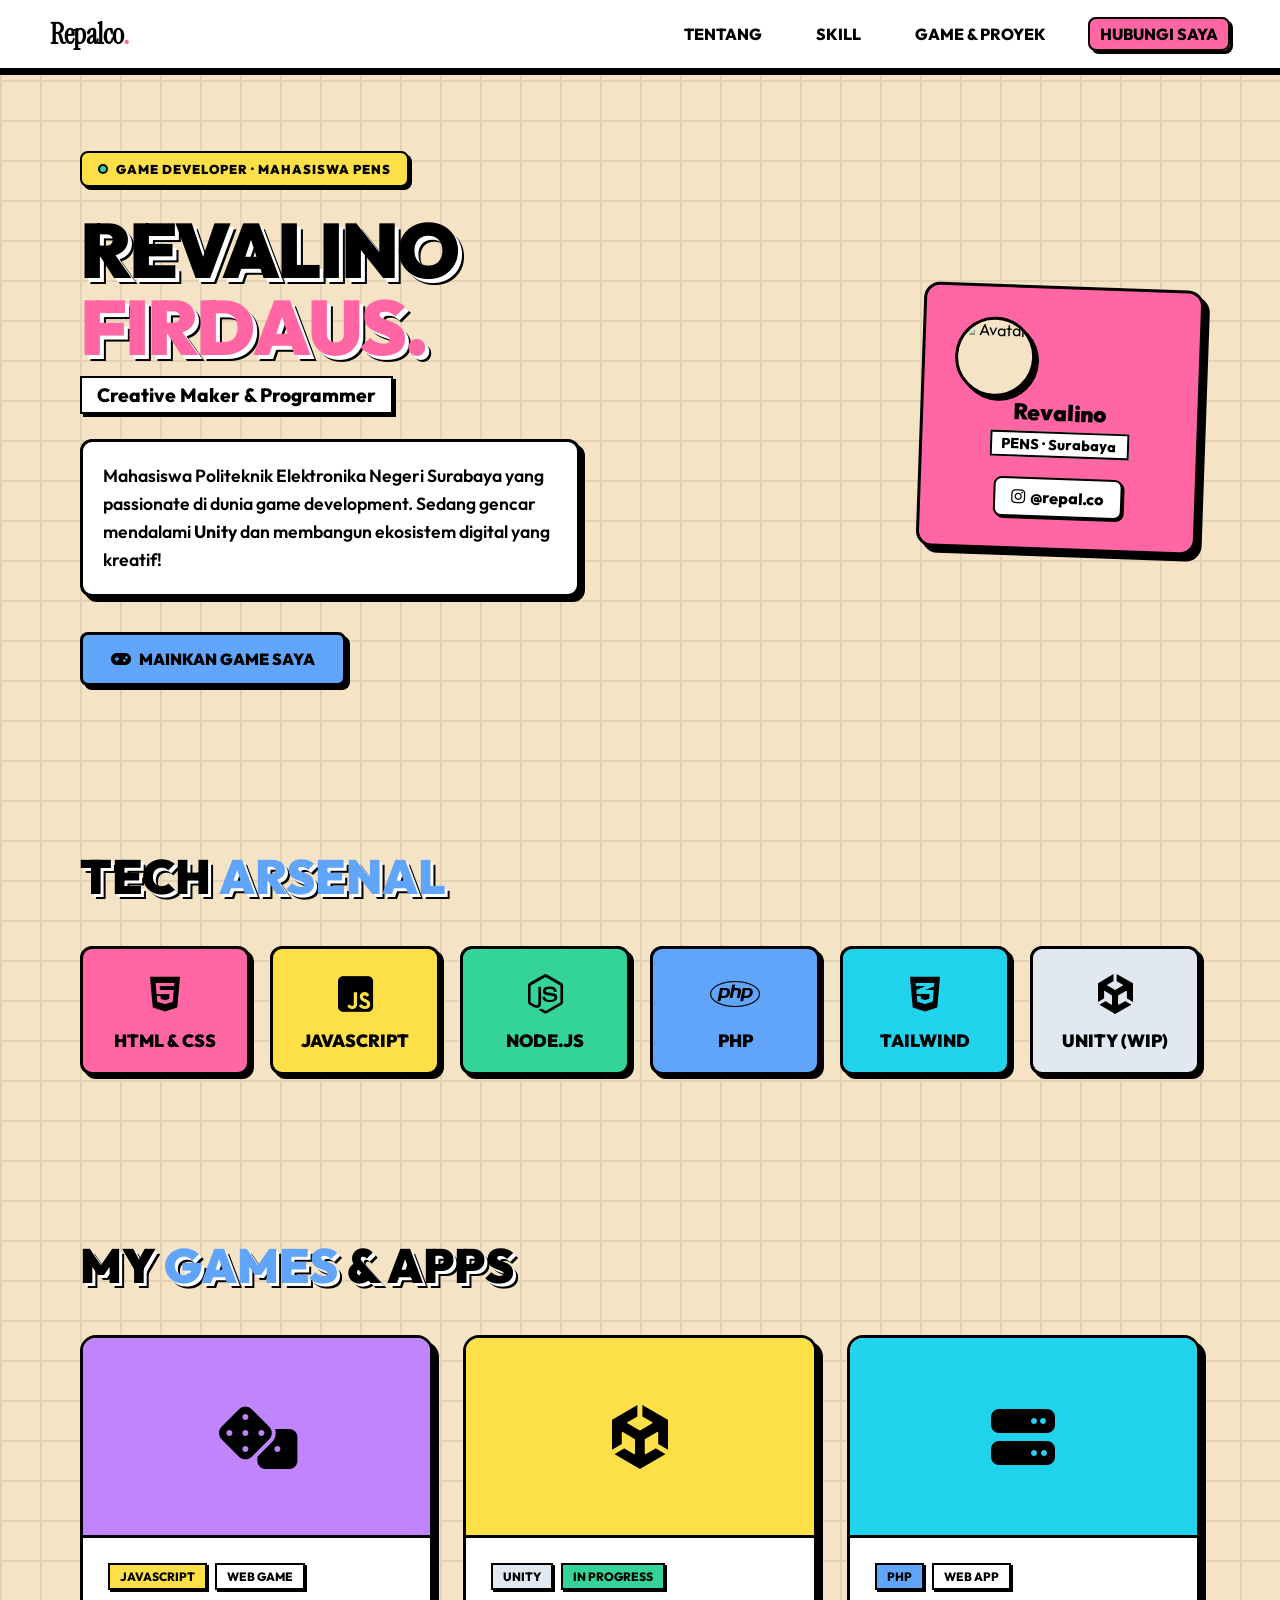
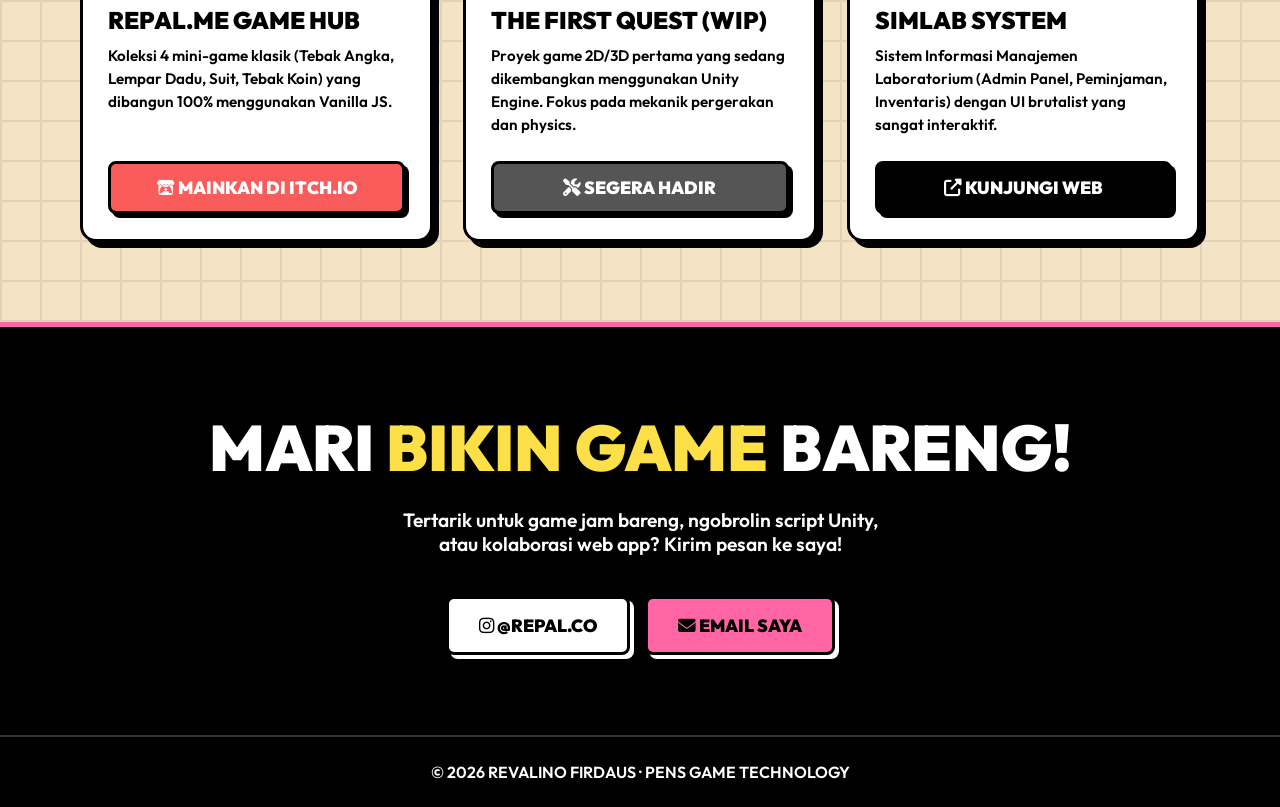
==== commit 8b352a63: "Update index.html" ====
--- a/index.html
+++ b/index.html
@@ -4,22 +4,33 @@
   <meta charset="UTF-8">
   <meta name="viewport" content="width=device-width, initial-scale=1.0">
   <title>Revalino Firdaus · Game Developer</title>
+  
   <link rel="preconnect" href="https://fonts.googleapis.com">
   <link rel="preconnect" href="https://fonts.gstatic.com" crossorigin>
-  <link href="https://fonts.googleapis.com/css2?family=Instrument+Serif:ital@0;1&family=Outfit:wght@300;400;500;600;700&display=swap" rel="stylesheet">
+  <link href="https://fonts.googleapis.com/css2?family=Instrument+Serif:ital@0;1&family=Outfit:wght@400;600;800;900&display=swap" rel="stylesheet">
+  <link href="https://cdnjs.cloudflare.com/ajax/libs/font-awesome/6.4.2/css/all.min.css" rel="stylesheet">
+  
   <style>
+    /* ==========================================
+       NEOBRUTALISM CSS (PORTFOLIO)
+    ========================================== */
     :root {
-      --bg: #f7f4ef;
+      --bg-color: #f4e3c5; /* Beige */
+      --grid-line: #e3d2b5;
       --surface: #ffffff;
-      --ink: #1a1714;
-      --ink-light: #44403c;
-      --muted: #9c9690;
-      --border: #e8e3db;
-      --amber: #f0a500;
-      --amber-pale: #fff8e6;
-      --teal: #0ea5a0;
-      --coral: #f06060;
-      --green: #22c55e;
+      --ink: #000000;
+      
+      /* Warna-warni Neobrutalism */
+      --neo-pink: #ff66a3;
+      --neo-blue: #60a5fa;
+      --neo-green: #34d399;
+      --neo-yellow: #fde047;
+      --neo-cyan: #22d3ee;
+      --neo-purple: #c084fc;
+      
+      --border-thick: 3px solid #000000;
+      --hard-shadow: 6px 6px 0px #000000;
+      --hard-shadow-hover: 10px 10px 0px #000000;
     }
 
     * { margin: 0; padding: 0; box-sizing: border-box; }
@@ -27,85 +38,98 @@
 
     body {
       font-family: 'Outfit', sans-serif;
-      background: var(--bg);
+      background-color: var(--bg-color);
+      /* Latar belakang grid retro */
+      background-image: linear-gradient(var(--grid-line) 2px, transparent 2px), linear-gradient(90deg, var(--grid-line) 2px, transparent 2px); 
+      background-size: 40px 40px; 
       color: var(--ink);
       overflow-x: hidden;
     }
+
+    h1, h2, h3, h4, h5, h6 { font-weight: 900; }
 
     /* ─── NAV ─── */
     nav {
       display: flex;
       align-items: center;
       justify-content: space-between;
-      padding: 20px 56px;
-      border-bottom: 1px solid var(--border);
-      background: #f7f4efee;
+      padding: 15px 50px;
+      border-bottom: var(--border-thick);
+      background: #ffffff;
       position: sticky; top: 0; z-index: 100;
-      backdrop-filter: blur(14px);
+      box-shadow: 0px 4px 0px #000;
     }
 
     .nav-logo {
       font-family: 'Instrument Serif', serif;
-      font-size: 1.35rem;
-      color: var(--ink);
-      letter-spacing: -0.4px;
-    }
-    .nav-logo span { color: var(--amber); }
-
-    .nav-links { display: flex; gap: 32px; list-style: none; align-items: center; }
+      font-size: 1.8rem;
+      font-weight: bold;
+      color: var(--ink);
+      letter-spacing: -0.5px;
+    }
+    .nav-logo span { color: var(--neo-pink); }
+
+    .nav-links { display: flex; gap: 30px; list-style: none; align-items: center; }
     .nav-links a {
       text-decoration: none;
-      color: var(--muted);
-      font-size: 0.88rem;
-      font-weight: 500;
-      transition: color 0.15s;
-    }
-    .nav-links a:hover { color: var(--ink); }
+      color: var(--ink);
+      font-size: 1rem;
+      font-weight: 800;
+      text-transform: uppercase;
+      transition: transform 0.1s;
+      padding: 5px 10px;
+      border: 2px solid transparent;
+    }
+    .nav-links a:hover { 
+      background-color: var(--neo-yellow);
+      border: 2px solid #000;
+      border-radius: 6px;
+      box-shadow: 2px 2px 0px #000;
+      transform: translate(-2px, -2px);
+    }
 
     .nav-cta {
-      background: var(--ink) !important;
-      color: white !important;
-      padding: 9px 22px;
-      border-radius: 100px;
-      font-size: 0.85rem !important;
-      font-weight: 600 !important;
-      transition: background 0.15s, transform 0.1s;
-    }
-    .nav-cta:hover { background: var(--amber) !important; color: var(--ink) !important; transform: scale(1.03); }
+      background: var(--neo-pink) !important;
+      color: #000 !important;
+      border: 2px solid #000 !important;
+      box-shadow: 3px 3px 0px #000 !important;
+      border-radius: 8px !important;
+    }
+    .nav-cta:hover { background: var(--neo-cyan) !important; box-shadow: 5px 5px 0px #000 !important; }
 
     /* ─── HERO ─── */
     .hero {
-      max-width: 1100px;
+      max-width: 1200px;
       margin: 0 auto;
-      padding: 100px 56px 80px;
+      padding: 80px 40px;
       display: grid;
       grid-template-columns: 1fr auto;
-      gap: 48px;
+      gap: 50px;
       align-items: center;
     }
-
-    .hero-left { animation: fadeUp 0.7s ease both; }
 
     .hero-badge {
       display: inline-flex;
       align-items: center;
-      gap: 7px;
-      background: var(--amber-pale);
-      border: 1px solid #f0c96050;
-      color: #9a6200;
-      font-size: 0.75rem;
-      font-weight: 700;
-      letter-spacing: 0.1em;
+      gap: 8px;
+      background: var(--neo-yellow);
+      border: 2px solid #000;
+      box-shadow: 3px 3px 0px #000;
+      color: #000;
+      font-size: 0.8rem;
+      font-weight: 900;
+      letter-spacing: 1px;
       text-transform: uppercase;
-      padding: 6px 14px;
-      border-radius: 100px;
-      margin-bottom: 22px;
+      padding: 8px 16px;
+      border-radius: 8px;
+      margin-bottom: 25px;
     }
 
     .hero-badge .dot {
-      width: 7px; height: 7px;
-      background: var(--green);
-      border-radius: 100px;
+      width: 10px; height: 10px;
+      background: var(--neo-green);
+      border: 2px solid #000;
+      border-radius: 50%;
       animation: pulse 2s infinite;
     }
 
@@ -115,381 +139,216 @@
     }
 
     .hero h1 {
-      font-family: 'Instrument Serif', serif;
-      font-size: clamp(3rem, 6vw, 5.2rem);
+      font-family: 'Outfit', sans-serif;
+      font-size: clamp(3rem, 6vw, 5rem);
       letter-spacing: -2px;
-      line-height: 1.05;
-      color: var(--ink);
-      margin-bottom: 6px;
-    }
-
-    .hero h1 em { font-style: italic; color: var(--amber); }
+      line-height: 1;
+      text-transform: uppercase;
+      color: var(--ink);
+      margin-bottom: 10px;
+      text-shadow: 4px 4px 0px #fff, 6px 6px 0px #000;
+    }
+
+    .hero h1 em { font-style: normal; color: var(--neo-pink); }
 
     .hero-role {
+      font-size: 1.2rem;
+      color: var(--ink);
+      font-weight: 800;
+      background: #fff;
+      display: inline-block;
+      padding: 5px 15px;
+      border: 2px solid #000;
+      box-shadow: 3px 3px 0px #000;
+      margin-bottom: 25px;
+    }
+
+    .hero-desc {
+      font-size: 1.1rem;
+      color: var(--ink);
+      font-weight: 600;
+      line-height: 1.6;
+      max-width: 500px;
+      margin-bottom: 35px;
+      background: #fff;
+      padding: 20px;
+      border: 3px solid #000;
+      box-shadow: 5px 5px 0px #000;
+      border-radius: 12px;
+    }
+
+    .btn-neo {
+      background: var(--neo-blue);
+      color: #000;
+      text-decoration: none;
+      padding: 14px 28px;
+      border: 3px solid #000;
+      border-radius: 8px;
+      font-weight: 900;
       font-size: 1rem;
-      color: var(--muted);
-      font-weight: 400;
-      margin-bottom: 22px;
-      letter-spacing: 0.02em;
-    }
-
-    .hero-desc {
-      font-size: 1.05rem;
-      color: var(--ink-light);
-      font-weight: 300;
-      line-height: 1.8;
-      max-width: 480px;
-      margin-bottom: 36px;
-    }
-
-    .hero-desc strong { font-weight: 600; color: var(--ink); }
-
-    .hero-actions { display: flex; gap: 12px; align-items: center; flex-wrap: wrap; }
-
-    .btn-main {
-      background: var(--ink);
-      color: white;
-      text-decoration: none;
-      padding: 13px 28px;
-      border-radius: 100px;
-      font-weight: 600;
-      font-size: 0.92rem;
-      transition: background 0.15s, transform 0.1s;
+      text-transform: uppercase;
+      box-shadow: 4px 4px 0px #000;
+      transition: all 0.1s ease;
       display: inline-flex; align-items: center; gap: 8px;
     }
-    .btn-main:hover { background: var(--amber); color: var(--ink); transform: scale(1.02); }
-
-    .btn-ghost {
-      color: var(--muted);
-      text-decoration: none;
-      font-size: 0.88rem;
-      font-weight: 500;
-      display: inline-flex; align-items: center; gap: 6px;
-      transition: color 0.15s;
-      border: 1.5px solid var(--border);
-      padding: 12px 22px;
-      border-radius: 100px;
-    }
-    .btn-ghost:hover { color: var(--ink); border-color: var(--ink); }
-
-    /* avatar card */
-    .hero-right {
-      animation: fadeUp 0.7s 0.15s ease both;
-      flex-shrink: 0;
-    }
-
+    .btn-neo:hover { transform: translate(-2px, -2px); box-shadow: 6px 6px 0px #000; background: var(--neo-cyan); }
+    .btn-neo:active { transform: translate(2px, 2px); box-shadow: 1px 1px 0px #000; }
+
+    /* Avatar Card */
     .avatar-card {
-      width: 240px;
+      width: 280px;
+      background: var(--neo-pink);
+      border: var(--border-thick);
+      border-radius: 16px;
+      padding: 30px;
+      text-align: center;
+      box-shadow: var(--hard-shadow);
+      transform: rotate(2deg);
+      transition: transform 0.2s;
+    }
+    .avatar-card:hover { transform: rotate(-2deg) scale(1.02); box-shadow: var(--hard-shadow-hover); }
+
+    .avatar {
+      width: 120px; height: 120px;
+      border-radius: 12px;
       background: var(--surface);
-      border: 1.5px solid var(--border);
-      border-radius: 28px;
-      padding: 28px 24px;
-      text-align: center;
-      box-shadow: 0 8px 32px rgba(26,23,20,0.08);
-    }
-
-    .avatar {
-      width: 90px; height: 90px;
-      border-radius: 50%;
-      background: linear-gradient(135deg, var(--amber), var(--coral));
+      border: var(--border-thick);
       display: flex; align-items: center; justify-content: center;
       font-family: 'Instrument Serif', serif;
-      font-size: 2rem;
-      font-weight: 700;
-      color: white;
-      letter-spacing: -1px;
-      margin: 0 auto 14px;
-      box-shadow: 0 6px 20px #f0a50040;
-    }
-
-    .avatar-name {
-      font-family: 'Instrument Serif', serif;
+      font-size: 3rem;
+      font-weight: 900;
+      color: var(--ink);
+      margin: 0 auto 20px;
+      box-shadow: 4px 4px 0px #000;
+    }
+    .avatar-wrapper {
+    width: 80px;        /* Sesuaikan ukuran yang diinginkan */
+    height: 80px;
+    border-radius: 50%; /* Membuat lingkaran sempurna */
+    overflow: hidden;   /* Bagian gambar yang keluar lingkaran akan dipotong */
+    border: 3px solid #000; /* Garis tepi khas Neobrutalism */
+    box-shadow: 4px 4px 0px #000;
+    display: flex;
+    align-items: center;
+    justify-content: center;
+    background-color: #f4e3c5;
+}
+
+.avatar-wrapper img {
+    width: 100%;
+    height: 100%;
+    object-fit: cover;  /* Ini kunci agar gambar tidak gepeng, akan di-crop otomatis */
+}
+
+    .avatar-name { font-size: 1.4rem; font-weight: 900; margin-bottom: 5px; }
+    .avatar-school { font-size: 0.9rem; font-weight: 800; margin-bottom: 20px; background: #fff; border: 2px solid #000; display: inline-block; padding: 2px 10px; }
+    
+    .avatar-ig {
+      display: inline-flex; align-items: center; gap: 5px;
+      background: #fff; border: 2px solid #000; box-shadow: 2px 2px 0px #000;
+      color: #000; font-weight: 800; padding: 8px 16px; border-radius: 8px; text-decoration: none;
+    }
+    .avatar-ig:hover { background: var(--neo-yellow); }
+
+    /* ─── SECTION UMUM ─── */
+    .section { max-width: 1200px; margin: 0 auto; padding: 80px 40px; }
+    .section-title {
+      font-size: 3rem; text-transform: uppercase; color: var(--ink); margin-bottom: 40px;
+      text-shadow: 3px 3px 0px #fff, 5px 5px 0px #000;
+    }
+    .section-title em { font-style: normal; color: var(--neo-blue); }
+
+    /* ─── SKILLS ─── */
+    .skills-grid {
+      display: grid; grid-template-columns: repeat(auto-fill, minmax(160px, 1fr)); gap: 20px;
+    }
+    .skill-chip {
+      background: var(--surface); border: var(--border-thick); border-radius: 12px;
+      padding: 20px; text-align: center; box-shadow: 4px 4px 0px #000;
+      transition: transform 0.1s;
+    }
+    .skill-chip:hover { transform: translate(-3px, -3px); box-shadow: 7px 7px 0px #000; }
+    .s-icon { font-size: 2.5rem; margin-bottom: 10px; color: var(--ink); }
+    .s-name { font-weight: 900; font-size: 1.1rem; text-transform: uppercase; }
+
+    /* ─── PROJECTS (ITCH.IO READY) ─── */
+    .projects-grid {
+      display: grid; grid-template-columns: repeat(auto-fill, minmax(320px, 1fr)); gap: 30px;
+    }
+
+    .project-card {
+      background: var(--surface); border: var(--border-thick); border-radius: 16px;
+      overflow: hidden; box-shadow: var(--hard-shadow); display: flex; flex-direction: column;
+      transition: transform 0.1s;
+    }
+    .project-card:hover { transform: translate(-4px, -4px); box-shadow: var(--hard-shadow-hover); }
+
+    /* Placeholder Gambar Game */
+    .project-thumb {
+      height: 200px; border-bottom: var(--border-thick);
+      display: flex; align-items: center; justify-content: center; font-size: 4rem;
+    }
+    .bg-1 { background-color: var(--neo-purple); }
+    .bg-2 { background-color: var(--neo-yellow); }
+    .bg-3 { background-color: var(--neo-cyan); }
+
+    .project-body { padding: 25px; flex-grow: 1; display: flex; flex-direction: column; }
+    .project-tags { display: flex; gap: 8px; flex-wrap: wrap; margin-bottom: 15px; }
+    .tag {
+      font-size: 0.75rem; font-weight: 800; text-transform: uppercase;
+      background: #fff; border: 2px solid #000; padding: 4px 10px; box-shadow: 2px 2px 0px #000;
+    }
+    
+    .project-name { font-size: 1.5rem; font-weight: 900; text-transform: uppercase; margin-bottom: 10px; }
+    .project-desc { font-size: 0.95rem; font-weight: 600; line-height: 1.5; margin-bottom: 25px; flex-grow: 1; }
+
+    /* Tombol Khusus Itch.io */
+    .btn-itch {
+      background: #fa5c5c; /* Warna khas Itch.io */
+      color: #fff;
+      text-decoration: none;
+      padding: 12px;
+      border: 3px solid #000;
+      border-radius: 8px;
+      font-weight: 900;
       font-size: 1.1rem;
-      color: var(--ink);
-      margin-bottom: 2px;
-    }
-
-    .avatar-school {
-      font-size: 0.78rem;
-      color: var(--muted);
-      margin-bottom: 14px;
-    }
-
-    .avatar-ig {
-      display: inline-flex;
-      align-items: center;
-      gap: 5px;
-      background: var(--amber-pale);
-      color: #9a6200;
-      font-size: 0.78rem;
-      font-weight: 600;
-      padding: 5px 12px;
-      border-radius: 100px;
-      text-decoration: none;
-      transition: background 0.15s;
-    }
-    .avatar-ig:hover { background: #fde68a; }
-
-    /* ─── SKILLS ─── */
-    .section {
-      max-width: 1100px;
-      margin: 0 auto;
-      padding: 64px 56px;
-    }
-
-    .section-label {
-      font-size: 0.72rem;
-      font-weight: 700;
-      letter-spacing: 0.14em;
       text-transform: uppercase;
-      color: var(--muted);
-      margin-bottom: 8px;
-    }
-
-    .section-title {
-      font-family: 'Instrument Serif', serif;
-      font-size: clamp(1.8rem, 3.5vw, 2.6rem);
-      letter-spacing: -1px;
-      color: var(--ink);
-      margin-bottom: 36px;
-    }
-    .section-title em { font-style: italic; color: var(--amber); }
-
-    .skills-grid {
-      display: grid;
-      grid-template-columns: repeat(auto-fill, minmax(150px, 1fr));
-      gap: 14px;
-    }
-
-    .skill-chip {
-      background: var(--surface);
-      border: 1.5px solid var(--border);
-      border-radius: 16px;
-      padding: 18px 16px;
-      display: flex;
-      flex-direction: column;
-      gap: 8px;
-      transition: transform 0.15s, box-shadow 0.15s;
-    }
-
-    .skill-chip:hover {
-      transform: translateY(-3px);
-      box-shadow: 0 8px 24px rgba(26,23,20,0.08);
-    }
-
-    .skill-chip .s-icon {
-      font-size: 0.7rem;
-      font-weight: 800;
-      letter-spacing: 0.04em;
-      text-transform: uppercase;
-      color: var(--amber);
-      background: var(--amber-pale);
-      border-radius: 6px;
-      padding: 4px 8px;
-      display: inline-block;
-      width: fit-content;
-    }
-    .skill-chip .s-name {
-      font-weight: 600;
-      font-size: 0.9rem;
-      color: var(--ink);
-    }
-    .skill-chip .s-level {
-      font-size: 0.72rem;
-      font-weight: 600;
-      letter-spacing: 0.06em;
-      text-transform: uppercase;
-      padding: 3px 8px;
-      border-radius: 100px;
-      display: inline-block;
-      width: fit-content;
-    }
-
-    .level-mastered { background: #d1fae5; color: #065f46; }
-    .level-learning { background: #fff3d6; color: #92400e; }
-
-    /* ─── PROJECTS ─── */
-    .divider {
-      border: none;
-      border-top: 1px solid var(--border);
-    }
-
-    .projects-grid {
-      display: grid;
-      grid-template-columns: repeat(auto-fill, minmax(300px, 1fr));
-      gap: 20px;
-    }
-
-    .project-card {
-      background: var(--surface);
-      border: 1.5px solid var(--border);
-      border-radius: 22px;
-      overflow: hidden;
-      transition: transform 0.2s ease, box-shadow 0.2s ease;
-    }
-
-    .project-card:hover {
-      transform: translateY(-5px);
-      box-shadow: 0 20px 48px rgba(26,23,20,0.1);
-    }
-
-    .project-thumb {
-      height: 160px;
-      display: flex;
-      align-items: center;
-      justify-content: center;
-      position: relative;
-      overflow: hidden;
-    }
-
-    .project-thumb::before,
-    .project-thumb::after {
-      content: '';
-      position: absolute;
-      border-radius: 50%;
-    }
-
-    .thumb-1 { background: linear-gradient(135deg, #fff3d6, #fde68a); }
-    .thumb-1::before { width: 120px; height: 120px; background: #f0a50030; top: -30px; right: -20px; }
-    .thumb-1::after  { width: 80px;  height: 80px;  background: #f0a50020; bottom: -20px; left: 20px; }
-
-    .thumb-2 { background: linear-gradient(135deg, #d6f5f3, #a7f3d0); }
-    .thumb-2::before { width: 140px; height: 140px; background: #0ea5a020; top: -40px; left: -30px; }
-    .thumb-2::after  { width: 60px;  height: 60px;  background: #0ea5a030; bottom: 10px; right: 30px; }
-
-    .thumb-3 { background: linear-gradient(135deg, #fde8e8, #fecaca); }
-    .thumb-3::before { width: 100px; height: 100px; background: #f0606025; bottom: -20px; right: -10px; }
-    .thumb-3::after  { width: 70px;  height: 70px;  background: #f0606015; top: 10px; left: 40px; }
-
-    .thumb-label {
-      font-family: 'Instrument Serif', serif;
-      font-size: 1.1rem;
-      font-style: italic;
-      letter-spacing: -0.3px;
-      color: rgba(26,23,20,0.4);
-      position: relative;
-      z-index: 1;
-    }
-
-    .project-body { padding: 22px 20px; }
-
-    .project-tags {
-      display: flex;
-      gap: 6px;
-      flex-wrap: wrap;
-      margin-bottom: 10px;
-    }
-
-    .tag {
-      font-size: 0.7rem;
-      font-weight: 600;
-      letter-spacing: 0.06em;
-      text-transform: uppercase;
-      background: var(--bg);
-      border: 1px solid var(--border);
-      color: var(--muted);
-      padding: 3px 9px;
-      border-radius: 100px;
-    }
-
-    .project-name {
-      font-family: 'Instrument Serif', serif;
-      font-size: 1.3rem;
-      color: var(--ink);
-      margin-bottom: 8px;
-    }
-
-    .project-desc {
-      font-size: 0.85rem;
-      color: var(--muted);
-      line-height: 1.65;
-      font-weight: 300;
-    }
+      text-align: center;
+      box-shadow: 4px 4px 0px #000;
+      transition: all 0.1s ease;
+      display: block;
+    }
+    .btn-itch:hover { transform: translate(-2px, -2px); box-shadow: 6px 6px 0px #000; background: #ff4747; color: #fff;}
+    .btn-itch:active { transform: translate(2px, 2px); box-shadow: 1px 1px 0px #000; }
 
     /* ─── CONTACT ─── */
     .contact-section {
-      background: var(--ink);
-      padding: 80px 56px;
-      text-align: center;
-    }
-
-    .contact-section .section-label { color: #ffffff50; }
-
-    .contact-section h2 {
-      font-family: 'Instrument Serif', serif;
-      font-size: clamp(2rem, 5vw, 3.5rem);
-      letter-spacing: -1.5px;
-      color: white;
-      margin-bottom: 14px;
-      line-height: 1.1;
-    }
-
-    .contact-section h2 em { font-style: italic; color: var(--amber); }
-
-    .contact-section p {
-      font-size: 1rem;
-      color: #ffffff70;
-      font-weight: 300;
-      margin-bottom: 36px;
-      max-width: 400px;
-      margin-left: auto; margin-right: auto;
-      line-height: 1.7;
-    }
-
-    .contact-links {
-      display: flex;
-      gap: 14px;
-      justify-content: center;
-      flex-wrap: wrap;
-    }
-
+      background: var(--ink); border-top: 5px solid var(--neo-pink);
+      padding: 80px 40px; text-align: center; color: white;
+    }
+    .contact-section h2 { font-size: clamp(2.5rem, 6vw, 4rem); text-transform: uppercase; margin-bottom: 20px; }
+    .contact-section h2 em { font-style: normal; color: var(--neo-yellow); }
+    .contact-section p { font-size: 1.2rem; font-weight: 600; max-width: 500px; margin: 0 auto 40px; }
+
+    .contact-links { display: flex; gap: 15px; justify-content: center; flex-wrap: wrap; }
     .contact-link {
-      background: #ffffff12;
-      border: 1.5px solid #ffffff20;
-      color: white;
-      text-decoration: none;
-      padding: 12px 24px;
-      border-radius: 100px;
-      font-size: 0.9rem;
-      font-weight: 500;
-      display: inline-flex; align-items: center; gap: 8px;
-      transition: background 0.15s, transform 0.1s;
-    }
-    .contact-link:hover { background: var(--amber); color: var(--ink); border-color: var(--amber); transform: scale(1.03); }
+      background: var(--surface); color: #000; border: 3px solid #000; box-shadow: 4px 4px 0px #fff;
+      text-decoration: none; padding: 15px 30px; border-radius: 8px; font-size: 1.1rem; font-weight: 900; text-transform: uppercase; transition: all 0.1s;
+    }
+    .contact-link:hover { background: var(--neo-green); transform: translate(-2px, -2px); box-shadow: 6px 6px 0px #fff; }
 
     /* ─── FOOTER ─── */
-    footer {
-      border-top: 1px solid var(--border);
-      padding: 24px 56px;
-      display: flex;
-      align-items: center;
-      justify-content: space-between;
-      background: var(--bg);
-    }
-
-    .footer-logo {
-      font-family: 'Instrument Serif', serif;
-      font-size: 1.1rem;
-      color: var(--ink);
-    }
-    .footer-logo span { color: var(--amber); }
-    footer p { font-size: 0.8rem; color: var(--muted); }
-
-    /* ─── ANIMATIONS ─── */
-    @keyframes fadeUp {
-      from { opacity: 0; transform: translateY(22px); }
-      to   { opacity: 1; transform: translateY(0); }
-    }
+    footer { border-top: 2px solid #333; padding: 25px 40px; text-align: center; background: #000; color: #fff; font-weight: 600;}
 
     /* ─── RESPONSIVE ─── */
     @media (max-width: 860px) {
-      nav { padding: 18px 24px; }
-      .nav-links { display: none; }
-      .hero { grid-template-columns: 1fr; padding: 64px 24px 48px; }
+      nav { padding: 15px 25px; }
+      .nav-links { display: none; } /* Hamburger menu disarankan untuk mobile */
+      .hero { grid-template-columns: 1fr; padding: 40px 25px; text-align: center; }
+      .hero-desc { margin: 0 auto 30px; }
       .hero-right { display: flex; justify-content: center; }
-      .section { padding: 48px 24px; }
-      .contact-section { padding: 64px 24px; }
-      footer { flex-direction: column; gap: 8px; text-align: center; padding: 24px; }
+      .section { padding: 60px 25px; }
+      .section-title { font-size: 2.2rem; }
     }
   </style>
 </head>
@@ -497,11 +356,11 @@
 
   <!-- NAV -->
   <nav>
-    <div class="nav-logo">revalino<span>.</span></div>
+    <div class="nav-logo">Repalco<span>.</span></div>
     <ul class="nav-links">
       <li><a href="#about">Tentang</a></li>
       <li><a href="#skills">Skill</a></li>
-      <li><a href="#projects">Proyek</a></li>
+      <li><a href="#projects">Game & Proyek</a></li>
       <li><a href="#contact" class="nav-cta">Hubungi Saya</a></li>
     </ul>
   </nav>
@@ -512,142 +371,142 @@
       <div class="hero-left">
         <div class="hero-badge">
           <span class="dot"></span>
-          Mahasiswa PENS · Game Developer
+          Game Developer · Mahasiswa PENS
         </div>
         <h1>Revalino<br><em>Firdaus.</em></h1>
-        <p class="hero-role">Game Developer · Web Developer · Creative Maker</p>
-        <p class="hero-desc">
-          Mahasiswa <strong>Politeknik Elektronika Negeri Surabaya</strong> yang passionate di dunia game development. Saat ini sedang mendalami <strong>Unity</strong> sambil membangun proyek-proyek digital yang kreatif dan bermakna.
-        </p>
+        <div class="hero-role">Creative Maker & Programmer</div>
+        <div class="hero-desc">
+          Mahasiswa Politeknik Elektronika Negeri Surabaya yang passionate di dunia game development. Sedang gencar mendalami <strong>Unity</strong> dan membangun ekosistem digital yang kreatif!
+        </div>
         <div class="hero-actions">
-          <a href="#projects" class="btn-main">Lihat Karya Saya →</a>
-          <a href="#contact" class="btn-ghost">Hubungi Saya</a>
+          <a href="#projects" class="btn-neo"><i class="fas fa-gamepad"></i> Mainkan Game Saya</a>
         </div>
       </div>
       <div class="hero-right">
         <div class="avatar-card">
-          <div class="avatar">RF</div>
-          <div class="avatar-name">Revalino Firdaus</div>
+          <div class="avatar-wrapper">
+        <img src="assets/uploads/lab_1780592319_6a21aebfdd57b.png" alt="Avatar">
+    </div>
+          <div class="avatar-name">Revalino</div>
           <div class="avatar-school">PENS · Surabaya</div>
           <a href="https://instagram.com/repal.co" target="_blank" class="avatar-ig">
-            @repal.co
+            <i class="fab fa-instagram"></i> @repal.co
           </a>
         </div>
       </div>
     </div>
   </section>
 
-  <hr class="divider">
-
   <!-- SKILLS -->
   <section class="section" id="skills">
-    <div class="section-label">Keahlian</div>
-    <div class="section-title">Yang saya <em>kuasai</em> &<br>sedang dipelajari</div>
+    <h2 class="section-title">Tech <em>Arsenal</em></h2>
     <div class="skills-grid">
-      <div class="skill-chip">
-        <div class="s-icon">HTML</div>
-        <div class="s-name">HTML</div>
-        <span class="s-level level-mastered">Dikuasai</span>
-      </div>
-      <div class="skill-chip">
-        <div class="s-icon">CSS</div>
-        <div class="s-name">CSS</div>
-        <span class="s-level level-mastered">Dikuasai</span>
-      </div>
-      <div class="skill-chip">
-        <div class="s-icon">JS</div>
+      <div class="skill-chip" style="background: var(--neo-pink);">
+        <div class="s-icon"><i class="fab fa-html5"></i></div>
+        <div class="s-name">HTML & CSS</div>
+      </div>
+      <div class="skill-chip" style="background: var(--neo-yellow);">
+        <div class="s-icon"><i class="fab fa-js-square"></i></div>
         <div class="s-name">JavaScript</div>
-        <span class="s-level level-mastered">Dikuasai</span>
-      </div>
-      <div class="skill-chip">
-        <div class="s-icon">Node</div>
+      </div>
+      <div class="skill-chip" style="background: var(--neo-green);">
+        <div class="s-icon"><i class="fab fa-node-js"></i></div>
         <div class="s-name">Node.js</div>
-        <span class="s-level level-mastered">Dikuasai</span>
-      </div>
-      <div class="skill-chip">
-        <div class="s-icon">PHP</div>
+      </div>
+      <div class="skill-chip" style="background: var(--neo-blue);">
+        <div class="s-icon"><i class="fab fa-php"></i></div>
         <div class="s-name">PHP</div>
-        <span class="s-level level-mastered">Dikuasai</span>
-      </div>
-      <div class="skill-chip">
-        <div class="s-icon">TW</div>
-        <div class="s-name">Tailwind CSS</div>
-        <span class="s-level level-mastered">Dikuasai</span>
-      </div>
-      <div class="skill-chip">
-        <div class="s-icon">CVA</div>
-        <div class="s-name">Canva</div>
-        <span class="s-level level-mastered">Dikuasai</span>
-      </div>
-      <div class="skill-chip">
-        <div class="s-icon">Unity</div>
-        <div class="s-name">Unity</div>
-        <span class="s-level level-learning">Dipelajari</span>
+      </div>
+      <div class="skill-chip" style="background: var(--neo-cyan);">
+        <div class="s-icon"><i class="fab fa-css3-alt"></i></div>
+        <div class="s-name">Tailwind</div>
+      </div>
+      <div class="skill-chip" style="background: #e2e8f0;">
+        <div class="s-icon"><i class="fab fa-unity"></i></div>
+        <div class="s-name">Unity (WIP)</div>
       </div>
     </div>
   </section>
 
-  <hr class="divider">
-
-  <!-- PROJECTS -->
+  <!-- PROJECTS (GAMES ITCH.IO) -->
   <section class="section" id="projects">
-    <div class="section-label">Proyek</div>
-    <div class="section-title">Beberapa hal yang<br>pernah saya <em>buat</em></div>
+    <h2 class="section-title">My <em>Games</em> & Apps</h2>
     <div class="projects-grid">
+      
+      <!-- KARTU GAME 1 -->
       <div class="project-card">
-        <div class="project-thumb thumb-1"><span class="thumb-label">repal.me</span></div>
+        <div class="project-thumb bg-1"><i class="fas fa-dice"></i></div>
         <div class="project-body">
           <div class="project-tags">
-            <span class="tag">HTML</span>
-            <span class="tag">CSS</span>
-            <span class="tag">JavaScript</span>
+            <span class="tag" style="background: var(--neo-yellow);">JavaScript</span>
+            <span class="tag">Web Game</span>
           </div>
-          <div class="project-name">repal.me Game Hub</div>
-          <p class="project-desc">4 game acak dalam satu halaman — tebak angka, lempar dadu, suit, dan tebak koin. Dibangun murni dengan vanilla JS.</p>
-        </div>
-      </div>
+          <div class="project-name">Repal.me Game Hub</div>
+          <p class="project-desc">Koleksi 4 mini-game klasik (Tebak Angka, Lempar Dadu, Suit, Tebak Koin) yang dibangun 100% menggunakan Vanilla JS.</p>
+          
+          <!-- TEMPEL LINK ITCH.IO ATAU WEB ANDA DI SINI (href) -->
+          <a href="https://link-itch-io-anda-disini.itch.io" target="_blank" class="btn-itch">
+            <i class="fab fa-itch-io me-1"></i> Mainkan di Itch.io
+          </a>
+        </div>
+      </div>
+
+      <!-- KARTU GAME 2 -->
       <div class="project-card">
-        <div class="project-thumb thumb-2"><span class="thumb-label">Web App</span></div>
+        <div class="project-thumb bg-2"><i class="fab fa-unity text-dark"></i></div>
         <div class="project-body">
           <div class="project-tags">
-            <span class="tag">Node.js</span>
-            <span class="tag">PHP</span>
+            <span class="tag" style="background: #e2e8f0;">Unity</span>
+            <span class="tag" style="background: var(--neo-green);">In Progress</span>
           </div>
-          <div class="project-name">Web App Project</div>
-          <p class="project-desc">Proyek web fullstack menggunakan Node.js di sisi server dan PHP untuk backend — part dari pengerjaan tugas kuliah di PENS.</p>
-        </div>
-      </div>
+          <div class="project-name">The First Quest (WIP)</div>
+          <p class="project-desc">Proyek game 2D/3D pertama yang sedang dikembangkan menggunakan Unity Engine. Fokus pada mekanik pergerakan dan physics.</p>
+          
+          <!-- TEMPEL LINK ITCH.IO ANDA DI SINI -->
+          <a href="#" target="_blank" class="btn-itch" style="background:#555; pointer-events:none;">
+            <i class="fas fa-tools me-1"></i> Segera Hadir
+          </a>
+        </div>
+      </div>
+
+      <!-- KARTU PROJECT 3 -->
       <div class="project-card">
-        <div class="project-thumb thumb-3"><span class="thumb-label">Unity WIP</span></div>
+        <div class="project-thumb bg-3"><i class="fas fa-server"></i></div>
         <div class="project-body">
           <div class="project-tags">
-            <span class="tag">Unity</span>
-            <span class="tag">C#</span>
-            <span class="tag">In Progress</span>
+            <span class="tag" style="background: var(--neo-blue);">PHP</span>
+            <span class="tag">Web App</span>
           </div>
-          <div class="project-name">Unity Game (WIP)</div>
-          <p class="project-desc">Game pertama yang sedang dikembangkan di Unity. Masih dalam tahap eksplorasi dan pembelajaran engine.</p>
-        </div>
-      </div>
+          <div class="project-name">SIMLAB System</div>
+          <p class="project-desc">Sistem Informasi Manajemen Laboratorium (Admin Panel, Peminjaman, Inventaris) dengan UI brutalist yang sangat interaktif.</p>
+          
+          <a href="#" class="btn-itch" style="background: var(--ink);">
+            <i class="fas fa-external-link-alt me-1"></i> Kunjungi Web
+          </a>
+        </div>
+      </div>
+
     </div>
   </section>
 
   <!-- CONTACT -->
   <section class="contact-section" id="contact">
-    <div class="section-label">Kontak</div>
-    <h2>Mari <em>berkolaborasi</em><br>bersama!</h2>
-    <p>Punya ide proyek, pertanyaan, atau sekadar ingin ngobrol soal game dev? Jangan ragu untuk menghubungi saya.</p>
+    <h2>Mari <em>Bikin Game</em> Bareng!</h2>
+    <p>Tertarik untuk game jam bareng, ngobrolin script Unity, atau kolaborasi web app? Kirim pesan ke saya!</p>
     <div class="contact-links">
       <a href="https://instagram.com/repal.co" target="_blank" class="contact-link">
-        Instagram — @repal.co
+        <i class="fab fa-instagram"></i> @repal.co
       </a>
-      <a href="mailto:revalinofirdaus@gt.students.pens.ac.id" class="contact-link">
-        Email Saya
+      <a href="mailto:revalinofirdaus@gt.students.pens.ac.id" class="contact-link" style="background: var(--neo-pink);">
+        <i class="fas fa-envelope"></i> Email Saya
       </a>
     </div>
   </section>
 
   <!-- FOOTER -->
   <footer>
-    <div class="footer-logo">revalino<span>.</span></div>
-    <p>© 2026 Revalino Firdaus · PENS · Dibuat dengan sepenuh hati</p>
+    <p>© 2026 REVALINO FIRDAUS · PENS GAME TECHNOLOGY</p>
+  </footer>
+
+</body>
+</html>
